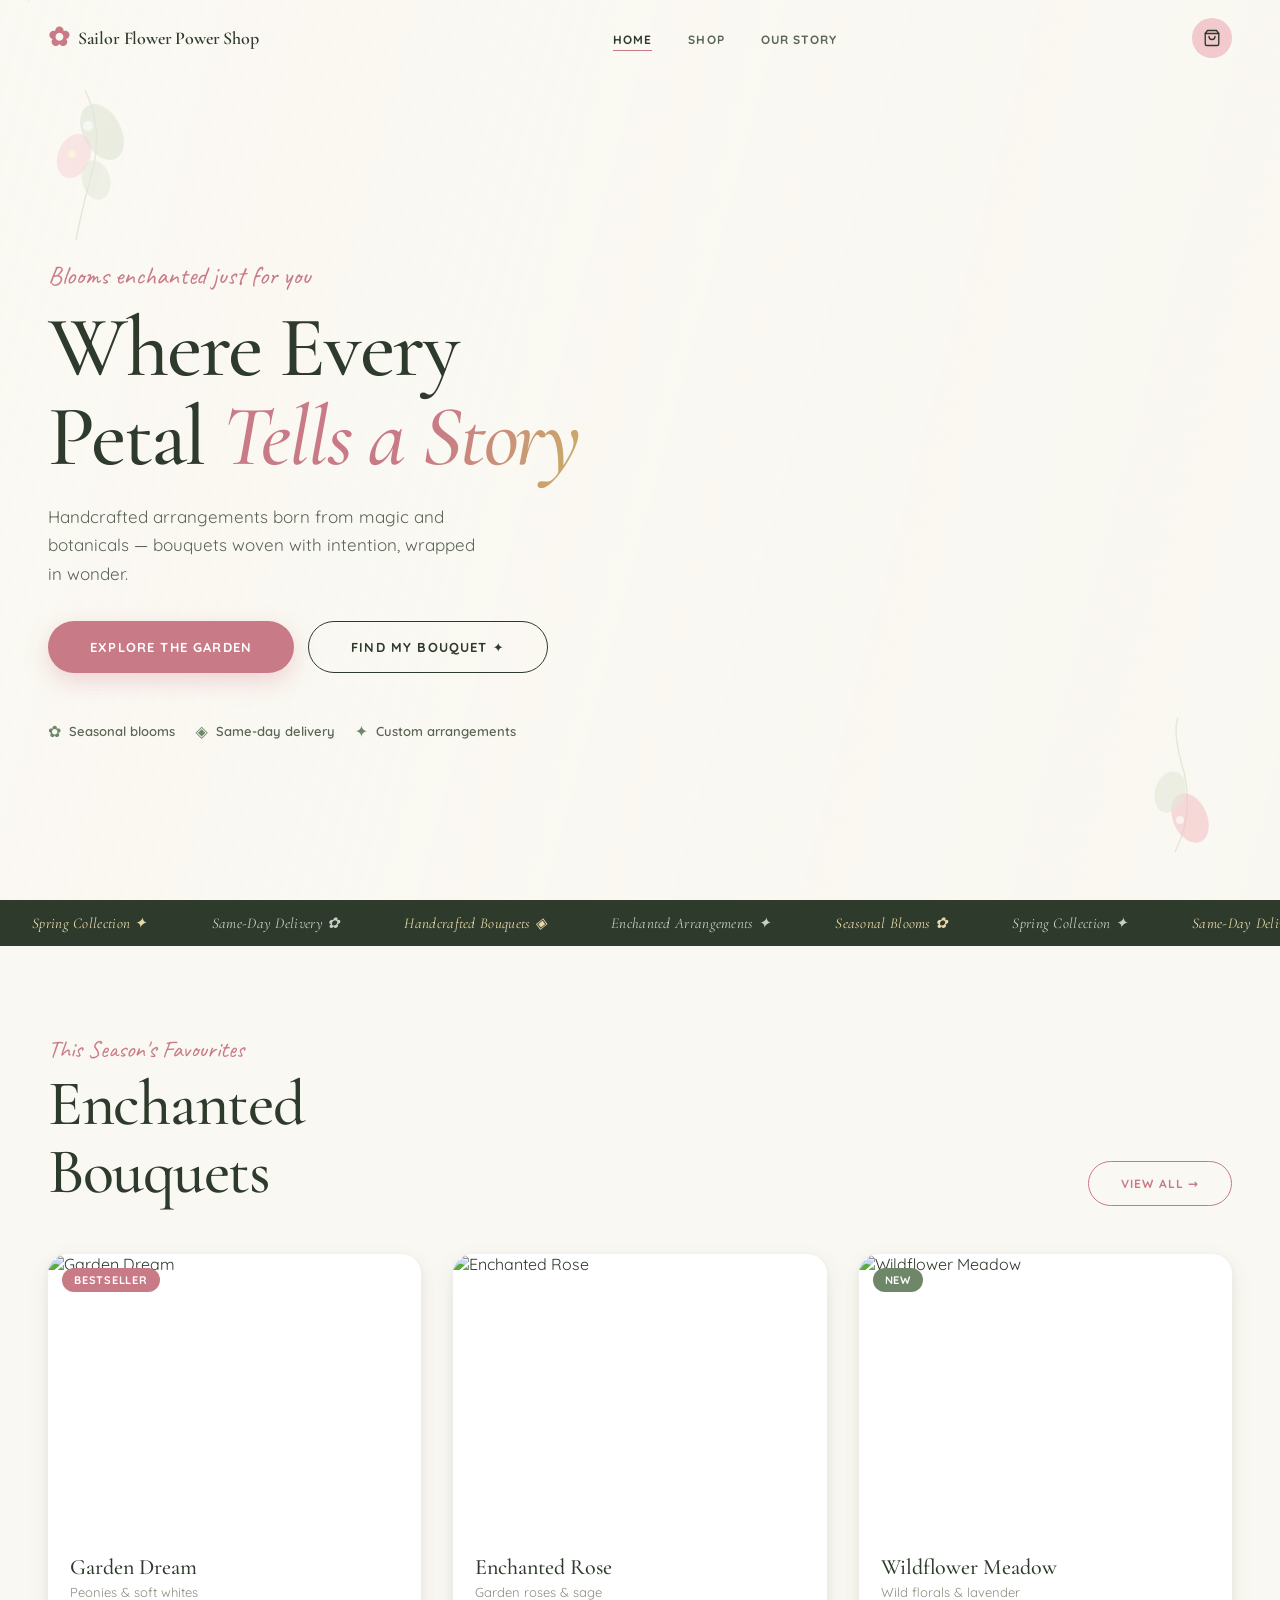
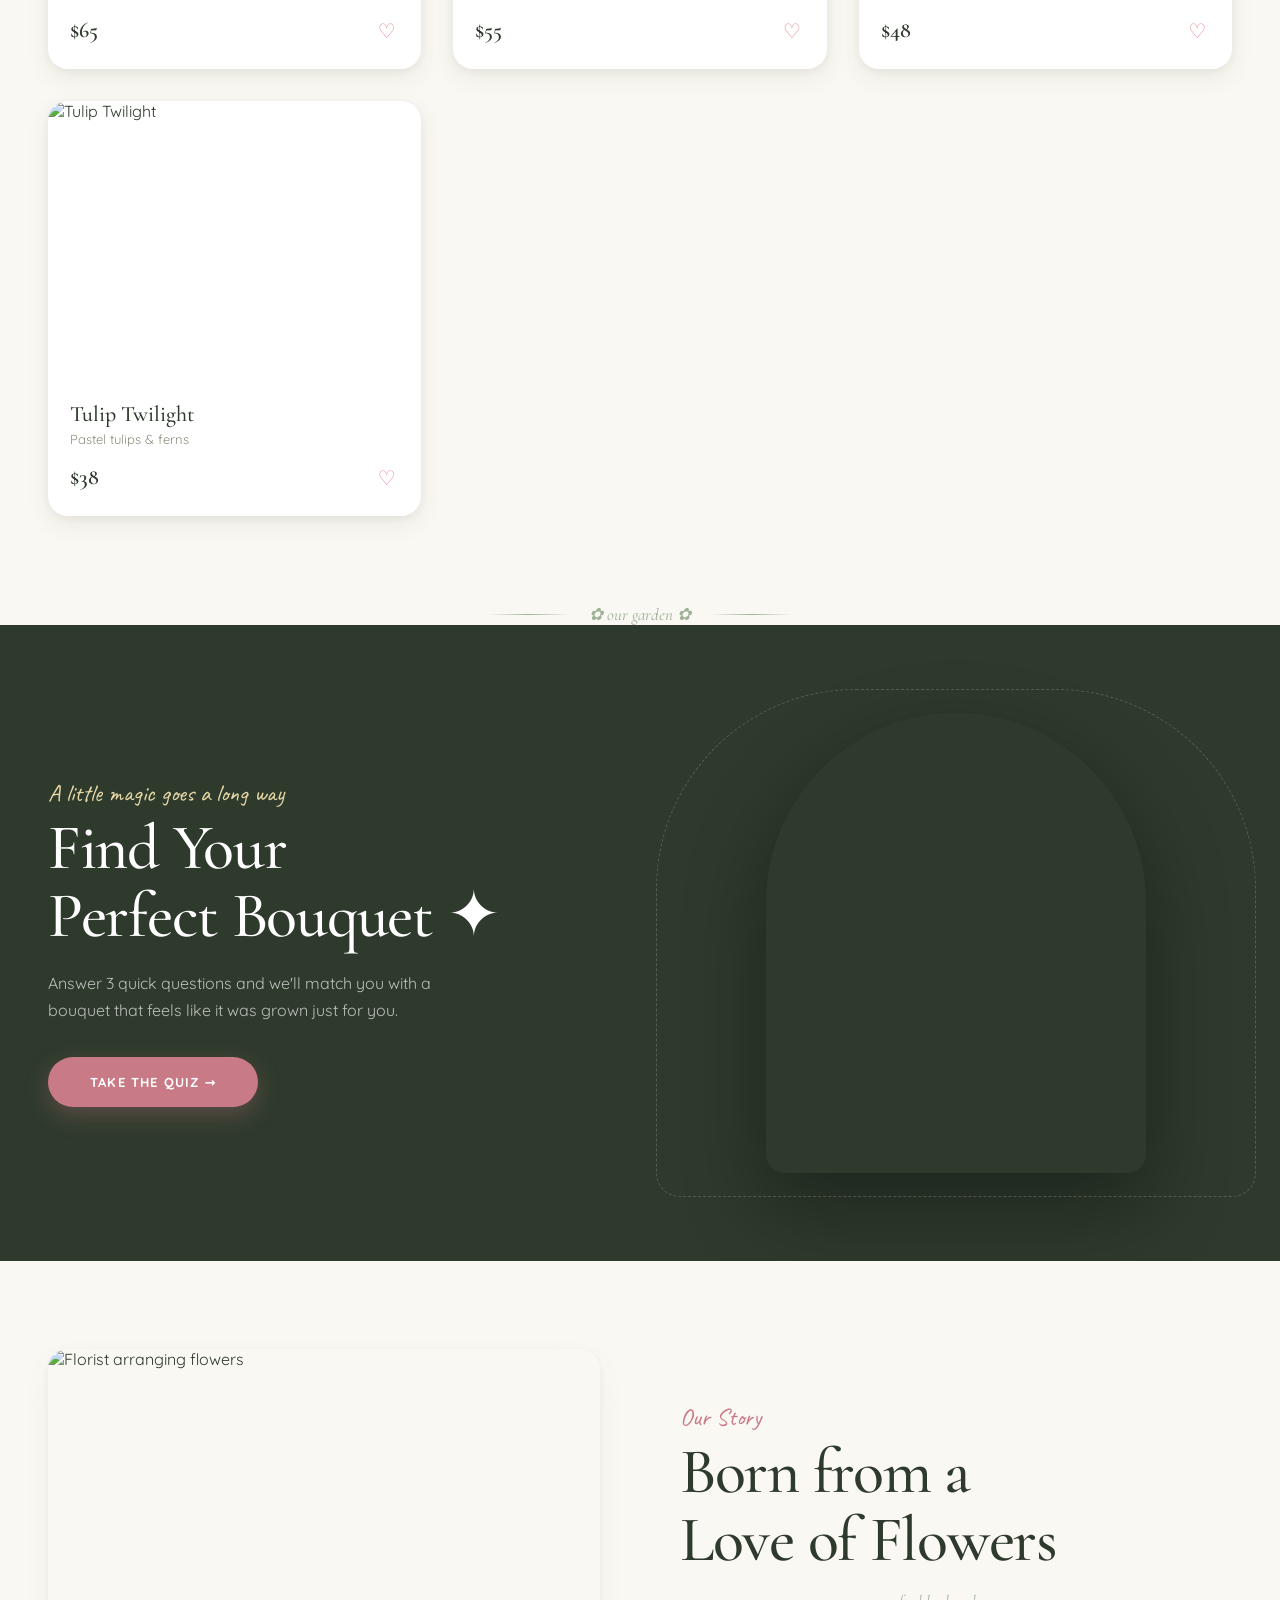
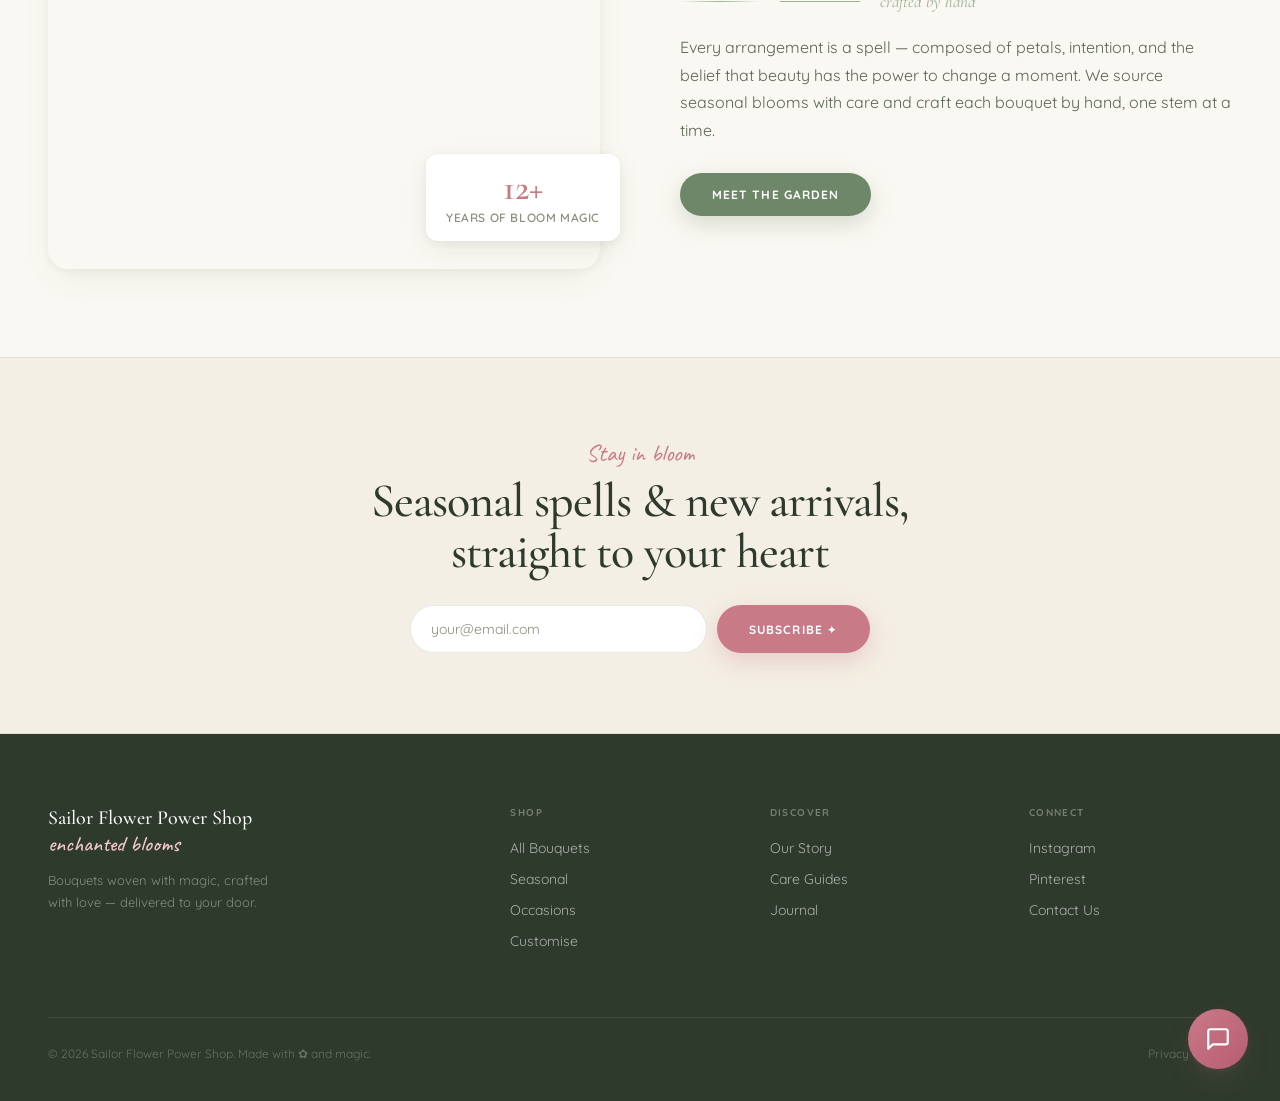
==== index.html @ c9c82c6f "Initial commit — Sailor Flower Power Shop Plain HTML/CSS/JS flower shop website with Enchanted Garde" ====
<!DOCTYPE html>
<html lang="en">
<head>
  <meta charset="UTF-8">
  <meta name="viewport" content="width=device-width, initial-scale=1.0">
  <title>Sailor Flower Power Shop — Blooms Enchanted Just for You</title>
  <link rel="stylesheet" href="css/style.css">
</head>
<body class="page">

  <!-- ── Navigation ── -->
  <nav class="nav" id="nav">
    <a href="index.html" class="nav-logo">
      <span class="script">✿</span> Sailor Flower Power Shop
    </a>
    <ul class="nav-links">
      <li><a href="index.html" class="active">Home</a></li>
      <li><a href="shop.html">Shop</a></li>
      <li><a href="about.html">Our Story</a></li>
    </ul>
    <div class="nav-actions">
      <button class="nav-cart-btn" aria-label="Shopping cart">
        <svg viewBox="0 0 24 24"><path d="M6 2L3 6v14a2 2 0 002 2h14a2 2 0 002-2V6l-3-4z"/><line x1="3" y1="6" x2="21" y2="6"/><path d="M16 10a4 4 0 01-8 0"/></svg>
      </button>
    </div>
  </nav>

  <!-- ── Hero ── -->
  <section class="hero" id="hero">
    <div class="hero-bg">
      <img
        src="https://images.unsplash.com/photo-1561181286-d3fee7d55364?w=1600&q=85"
        alt="Pink peonies hero"
        class="hero-img"
        id="hero-img">
      <div class="hero-overlay"></div>
    </div>

    <!-- petal rain layer -->
    <div class="hero-petal-rain" id="petal-rain"></div>
    <!-- sparkle layer -->
    <div class="hero-sparkle-layer" id="sparkle-layer"></div>

    <!-- botanical corner decor -->
    <svg class="hero-corner hero-corner-tl" width="130" height="170" viewBox="0 0 130 170" fill="none" aria-hidden="true">
      <path d="M65 10 Q82 45 74 85 Q62 128 56 160" stroke="#D9E0CE" stroke-width="1.4" fill="none"/>
      <ellipse cx="82" cy="52" rx="19" ry="30" fill="#D9E0CE" opacity=".7" transform="rotate(-28 82 52)"/>
      <ellipse cx="54" cy="76" rx="16" ry="23" fill="#F2C9CD" opacity=".6" transform="rotate(22 54 76)"/>
      <ellipse cx="76" cy="100" rx="14" ry="20" fill="#D9E0CE" opacity=".55" transform="rotate(-14 76 100)"/>
      <circle cx="68" cy="46" r="5" fill="#fff" opacity=".65"/>
      <circle cx="52" cy="74" r="3.5" fill="#FFF8C8" opacity=".8"/>
    </svg>
    <svg class="hero-corner hero-corner-br" width="110" height="150" viewBox="0 0 110 150" fill="none" aria-hidden="true">
      <path d="M45 8 Q64 46 54 88 Q42 128 48 142" stroke="#D9E0CE" stroke-width="1.4" fill="none"/>
      <ellipse cx="60" cy="42" rx="17" ry="26" fill="#F2A6B0" opacity=".55" transform="rotate(24 60 42)"/>
      <ellipse cx="40" cy="68" rx="15" ry="21" fill="#D9E0CE" opacity=".6" transform="rotate(-18 40 68)"/>
      <circle cx="50" cy="40" r="4" fill="#fff" opacity=".65"/>
    </svg>

    <div class="hero-content">
      <p class="hero-script">Blooms enchanted just for you</p>
      <h1 class="hero-title">
        Where Every<br>Petal <em>Tells a Story</em>
      </h1>
      <p class="hero-desc">
        Handcrafted arrangements born from magic and botanicals — bouquets woven with intention, wrapped in wonder.
      </p>
      <div class="hero-actions">
        <a href="shop.html" class="btn btn-primary btn-lg">Explore the Garden</a>
        <button class="btn btn-ghost btn-lg" onclick="openQuiz()">Find My Bouquet ✦</button>
      </div>
      <div class="hero-badges">
        <div class="hero-badge">
          <span class="hero-badge-icon">✿</span>
          <span>Seasonal blooms</span>
        </div>
        <div class="hero-badge">
          <span class="hero-badge-icon">◈</span>
          <span>Same-day delivery</span>
        </div>
        <div class="hero-badge">
          <span class="hero-badge-icon">✦</span>
          <span>Custom arrangements</span>
        </div>
      </div>
    </div>
  </section>

  <!-- ── Marquee ── -->
  <div class="marquee-wrap" aria-hidden="true">
    <div class="marquee-track">
      <span>Spring Collection ✦</span>
      <span>Same-Day Delivery ✿</span>
      <span>Handcrafted Bouquets ◈</span>
      <span>Enchanted Arrangements ✦</span>
      <span>Seasonal Blooms ✿</span>
      <span>Spring Collection ✦</span>
      <span>Same-Day Delivery ✿</span>
      <span>Handcrafted Bouquets ◈</span>
      <span>Enchanted Arrangements ✦</span>
      <span>Seasonal Blooms ✿</span>
    </div>
  </div>

  <!-- ── Featured Bouquets ── -->
  <section class="section">
    <div class="featured-header">
      <div>
        <p class="section-sub">This Season's Favourites</p>
        <h2 class="section-title">Enchanted<br>Bouquets</h2>
      </div>
      <a href="shop.html" class="btn btn-ghost-rose">View all →</a>
    </div>
    <div class="product-grid">
      <a href="bouquet.html" class="product-card">
        <div class="product-img-wrap">
          <img src="https://images.unsplash.com/photo-1561181286-d3fee7d55364?w=600&q=80" alt="Garden Dream" loading="lazy">
          <div class="product-overlay">
            <span class="btn btn-primary btn-sm">Quick View</span>
          </div>
          <div class="product-badge">Bestseller</div>
        </div>
        <div class="product-info">
          <h3 class="product-name">Garden Dream</h3>
          <p class="product-sub">Peonies & soft whites</p>
          <div class="product-footer">
            <span class="product-price">$65</span>
            <button class="product-heart" aria-label="Add to wishlist">♡</button>
          </div>
        </div>
      </a>

      <a href="bouquet.html" class="product-card">
        <div class="product-img-wrap">
          <img src="https://images.unsplash.com/photo-1453904300235-0f2f60b15b5d?w=600&q=80" alt="Enchanted Rose" loading="lazy">
          <div class="product-overlay">
            <span class="btn btn-primary btn-sm">Quick View</span>
          </div>
        </div>
        <div class="product-info">
          <h3 class="product-name">Enchanted Rose</h3>
          <p class="product-sub">Garden roses & sage</p>
          <div class="product-footer">
            <span class="product-price">$55</span>
            <button class="product-heart" aria-label="Add to wishlist">♡</button>
          </div>
        </div>
      </a>

      <a href="bouquet.html" class="product-card">
        <div class="product-img-wrap">
          <img src="https://images.unsplash.com/photo-1502977249166-824b3a8a4d6d?w=600&q=80" alt="Wildflower Meadow" loading="lazy">
          <div class="product-overlay">
            <span class="btn btn-primary btn-sm">Quick View</span>
          </div>
          <div class="product-badge new">New</div>
        </div>
        <div class="product-info">
          <h3 class="product-name">Wildflower Meadow</h3>
          <p class="product-sub">Wild florals & lavender</p>
          <div class="product-footer">
            <span class="product-price">$48</span>
            <button class="product-heart" aria-label="Add to wishlist">♡</button>
          </div>
        </div>
      </a>

      <a href="bouquet.html" class="product-card">
        <div class="product-img-wrap">
          <img src="https://images.unsplash.com/photo-1490750967868-88aa4486c946?w=600&q=80" alt="Tulip Twilight" loading="lazy">
          <div class="product-overlay">
            <span class="btn btn-primary btn-sm">Quick View</span>
          </div>
        </div>
        <div class="product-info">
          <h3 class="product-name">Tulip Twilight</h3>
          <p class="product-sub">Pastel tulips & ferns</p>
          <div class="product-footer">
            <span class="product-price">$38</span>
            <button class="product-heart" aria-label="Add to wishlist">♡</button>
          </div>
        </div>
      </a>
    </div>
  </section>

  <!-- ── Lace divider ── -->
  <div style="max-width:1320px; margin: 0 auto; padding: 0 48px;">
    <div class="lace-divider">✿ our garden ✿</div>
  </div>

  <!-- ── Quiz Banner ── -->
  <section class="quiz-section">
    <div class="quiz-inner">
      <div class="quiz-content">
        <p class="section-sub">A little magic goes a long way</p>
        <h2 class="section-title">Find Your<br>Perfect Bouquet ✦</h2>
        <p class="quiz-desc">
          Answer 3 quick questions and we'll match you with a bouquet that feels like it was grown just for you.
        </p>
        <button class="btn btn-primary btn-lg" onclick="openQuiz()">Take the Quiz →</button>
      </div>
      <div class="quiz-img-wrap">
        <img
          src="https://images.unsplash.com/photo-1520763185298-1b434c919102?w=600&q=80"
          alt="Pink roses bouquet"
          class="quiz-img">
        <div class="quiz-sparkle-ring"></div>
      </div>
    </div>
  </section>

  <!-- ── About Snippet ── -->
  <section class="section">
    <div class="about-snippet-inner">
      <div class="about-snippet-img-wrap">
        <img
          src="https://images.unsplash.com/photo-1444065381814-865dc9da92c0?w=800&q=80"
          alt="Florist arranging flowers"
          class="about-snippet-img">
        <div class="about-snippet-badge">
          <span class="about-snippet-badge-num">12+</span>
          <span class="about-snippet-badge-label">years of bloom magic</span>
        </div>
      </div>
      <div class="about-snippet-text">
        <p class="section-sub">Our Story</p>
        <h2 class="section-title">Born from a<br>Love of Flowers</h2>
        <div class="lace-divider" style="justify-content:flex-start; margin:18px 0 22px;">
          <svg width="80" height="1" viewBox="0 0 80 1"><line x1="0" y1=".5" x2="80" y2=".5" stroke="#9EB199" stroke-width="1"/></svg>
          <span style="font-family:var(--font-display); font-style:italic; color:var(--sage); font-size:17px;">crafted by hand</span>
        </div>
        <p class="section-body" style="margin-bottom:28px;">
          Every arrangement is a spell — composed of petals, intention, and the belief that beauty has the power to change a moment. We source seasonal blooms with care and craft each bouquet by hand, one stem at a time.
        </p>
        <a href="about.html" class="btn btn-sage">Meet the garden</a>
      </div>
    </div>
  </section>

  <!-- ── Newsletter ── -->
  <section class="newsletter-section">
    <div class="newsletter-inner">
      <p class="section-sub">Stay in bloom</p>
      <h2 class="section-title">
        Seasonal spells &amp; new arrivals,<br>straight to your heart
      </h2>
      <form class="newsletter-form" id="newsletter-form" onsubmit="handleNewsletter(event)">
        <input type="email" placeholder="your@email.com" class="newsletter-input" required aria-label="Email address">
        <button type="submit" class="btn btn-primary">Subscribe ✦</button>
      </form>
    </div>
  </section>

  <!-- ── Footer ── -->
  <footer class="footer">
    <div class="footer-inner">
      <div>
        <div class="footer-logo">
          Sailor Flower Power Shop
          <span class="footer-script">enchanted blooms</span>
        </div>
        <p class="footer-tagline">Bouquets woven with magic, crafted with love — delivered to your door.</p>
      </div>
      <div class="footer-col">
        <h4>Shop</h4>
        <ul>
          <li><a href="shop.html">All Bouquets</a></li>
          <li><a href="shop.html">Seasonal</a></li>
          <li><a href="shop.html">Occasions</a></li>
          <li><a href="bouquet.html">Customise</a></li>
        </ul>
      </div>
      <div class="footer-col">
        <h4>Discover</h4>
        <ul>
          <li><a href="about.html">Our Story</a></li>
          <li><a href="#">Care Guides</a></li>
          <li><a href="#">Journal</a></li>
        </ul>
      </div>
      <div class="footer-col">
        <h4>Connect</h4>
        <ul>
          <li><a href="#">Instagram</a></li>
          <li><a href="#">Pinterest</a></li>
          <li><a href="#">Contact Us</a></li>
        </ul>
      </div>
    </div>
    <div class="footer-bottom">
      <span>© 2026 Sailor Flower Power Shop. Made with ✿ and magic.</span>
      <span>Privacy · Terms</span>
    </div>
  </footer>

  <!-- ── Chat Widget ── -->
  <div class="chat-widget" id="chat-widget">
    <div class="chat-panel" id="chat-panel">
      <div class="chat-header">
        <div class="chat-avatar">✿</div>
        <div class="chat-header-info">
          <h4>Bloom Guide</h4>
          <p>Here to help ✦</p>
        </div>
      </div>
      <div class="chat-messages" id="chat-messages">
        <div class="chat-bubble bot">
          Hello! I'm your Bloom Guide 🌸 I can help you find the perfect bouquet, answer care questions, or guide you through our seasonal collections. What can I do for you today?
        </div>
      </div>
      <div class="chat-input-row">
        <input type="text" class="chat-input" id="chat-input" placeholder="Ask about flowers…" aria-label="Message">
        <button class="chat-send" id="chat-send" aria-label="Send">
          <svg viewBox="0 0 24 24"><path d="M22 2L11 13M22 2L15 22l-4-9-9-4 20-7z"/></svg>
        </button>
      </div>
    </div>
    <button class="chat-toggle" id="chat-toggle" aria-label="Open chat">
      <svg viewBox="0 0 24 24"><path d="M21 15a2 2 0 01-2 2H7l-4 4V5a2 2 0 012-2h14a2 2 0 012 2z"/></svg>
    </button>
  </div>

  <!-- ── Quiz Modal ── -->
  <div class="quiz-modal" id="quiz-modal" role="dialog" aria-modal="true" aria-label="Find your bouquet quiz">
    <div class="quiz-backdrop" id="quiz-backdrop"></div>
    <div class="quiz-box" id="quiz-box">
      <button class="quiz-close" id="quiz-close" aria-label="Close quiz">×</button>
      <div id="quiz-content">
        <!-- Injected by JS -->
      </div>
    </div>
  </div>

  <script src="js/main.js"></script>
</body>
</html>
---- css/style.css ----
/* ============================================================
   Sailor Flower Power Shop — Enchanted Garden Direction
   Fonts: Cormorant Garamond · Quicksand · Caveat
   ============================================================ */

@import url('https://fonts.googleapis.com/css2?family=Cormorant+Garamond:ital,wght@0,400;0,500;0,600;0,700;1,400;1,500&family=Quicksand:wght@400;500;600;700&family=Caveat:wght@500;600;700&display=swap');

/* ── Tokens ── */
:root {
  --ivory:       #FAF8F2;
  --cream:       #F4EFE4;
  --cream-2:     #EBE5D5;
  --sage:        #9EB199;
  --sage-deep:   #6E8769;
  --sage-mist:   #D9E0CE;
  --blush:       #F2C9CD;
  --blush-deep:  #E58A93;
  --rose:        #C97A87;
  --rose-deep:   #A85A68;
  --gold:        #C9A86A;
  --gold-soft:   #E8D8A8;
  --ink:         #2E3A2C;
  --ink-soft:    #5A6555;
  --muted:       #8A8F7E;
  --pearl:       #F5EFE6;
  --sparkle-col: #FFF8C8;
  --line:        rgba(46,58,44,0.10);

  --font-display: "Cormorant Garamond", Georgia, serif;
  --font-body:    "Quicksand", system-ui, sans-serif;
  --font-script:  "Caveat", cursive;

  --shadow-soft: 0 12px 32px -8px rgba(94,122,82,0.12), 0 2px 8px rgba(94,122,82,0.06);
  --shadow-card: 0 2px 8px rgba(46,58,44,0.06), 0 8px 24px rgba(46,58,44,0.08);
  --shadow-hover: 0 16px 48px -8px rgba(94,122,82,0.18), 0 4px 16px rgba(94,122,82,0.1);
  --shadow-pink: 0 12px 32px -8px rgba(201,122,135,0.22), 0 2px 8px rgba(201,122,135,0.1);

  --radius:     20px;
  --radius-sm:  12px;
  --radius-pill:999px;
}

/* ── Reset ── */
*, *::before, *::after { box-sizing: border-box; margin: 0; padding: 0; }
html { scroll-behavior: smooth; }
body {
  font-family: var(--font-body);
  background: var(--ivory);
  color: var(--ink);
  -webkit-font-smoothing: antialiased;
  overflow-x: hidden;
}
img { display: block; max-width: 100%; object-fit: cover; }
a  { color: inherit; text-decoration: none; }
button { font-family: inherit; cursor: pointer; border: none; background: none; }
ul { list-style: none; }

/* ── Keyframes ── */
@keyframes twinkle {
  0%,100% { opacity: 0;   transform: scale(.4) rotate(0deg); }
  50%      { opacity: 1;   transform: scale(1)  rotate(30deg); }
}
@keyframes drift {
  0%   { transform: translateY(-30px) rotate(0deg) translateX(0);   opacity: 0; }
  8%   { opacity: .85; }
  90%  { opacity: .8; }
  100% { transform: translateY(110vh) rotate(var(--dr,360deg)) translateX(var(--dx,30px)); opacity: 0; }
}
@keyframes sway {
  0%,100% { transform: translateX(0)   rotate(var(--rot, 0deg)); }
  50%      { transform: translateX(18px) rotate(calc(var(--rot,0deg) + 14deg)); }
}
@keyframes float-soft {
  0%,100% { transform: translateY(0); }
  50%      { transform: translateY(-9px); }
}
@keyframes shimmer-text {
  0%   { background-position: -200% 0; }
  100% { background-position:  200% 0; }
}
@keyframes bloom-in {
  0%   { transform: scale(.55) rotate(-8deg); opacity: 0; }
  60%  { transform: scale(1.04) rotate(1deg); opacity: 1; }
  100% { transform: scale(1)  rotate(0);    opacity: 1; }
}
@keyframes fade-up {
  from { opacity: 0; transform: translateY(22px); }
  to   { opacity: 1; transform: translateY(0); }
}
@keyframes page-in {
  from { opacity: 0; transform: translateY(10px); }
  to   { opacity: 1; transform: translateY(0); }
}
@keyframes pulse-glow {
  0%,100% { box-shadow: 0 0 20px rgba(201,122,135,.4), 0 0 40px rgba(201,122,135,.15); }
  50%      { box-shadow: 0 0 36px rgba(201,122,135,.6), 0 0 60px rgba(201,122,135,.25); }
}
@keyframes marquee {
  from { transform: translateX(0); }
  to   { transform: translateX(-50%); }
}
@keyframes spin-slow {
  to { transform: rotate(360deg); }
}

/* ── Page entry ── */
.page { animation: page-in .45s ease-out both; }

/* ── Nav ── */
.nav {
  position: fixed;
  top: 0; left: 0; right: 0;
  z-index: 100;
  padding: 18px 48px;
  display: flex;
  align-items: center;
  justify-content: space-between;
  transition: background .3s, box-shadow .3s;
}
.nav.scrolled {
  background: rgba(250,248,242,.9);
  backdrop-filter: blur(16px);
  -webkit-backdrop-filter: blur(16px);
  box-shadow: 0 1px 0 var(--line);
}
.nav-logo {
  font-family: var(--font-display);
  font-size: 18px;
  font-weight: 600;
  letter-spacing: -.01em;
  display: flex;
  align-items: center;
  gap: 8px;
}
.nav-logo .script {
  font-family: var(--font-script);
  font-size: 26px;
  color: var(--rose);
  line-height: 1;
}
.nav-links {
  display: flex;
  gap: 36px;
}
.nav-links a {
  font-size: 12px;
  font-weight: 700;
  letter-spacing: .09em;
  text-transform: uppercase;
  color: var(--ink-soft);
  transition: color .2s;
  position: relative;
  padding-bottom: 2px;
}
.nav-links a::after {
  content: '';
  position: absolute;
  bottom: -2px; left: 0;
  width: 0; height: 1.5px;
  background: var(--rose);
  transition: width .25s ease;
}
.nav-links a:hover,
.nav-links a.active { color: var(--ink); }
.nav-links a:hover::after,
.nav-links a.active::after { width: 100%; }
.nav-actions { display: flex; align-items: center; gap: 10px; }
.nav-icon-btn {
  width: 40px; height: 40px;
  border-radius: 50%;
  display: flex; align-items: center; justify-content: center;
  background: transparent;
  transition: background .2s;
}
.nav-icon-btn:hover { background: var(--cream); }
.nav-icon-btn svg {
  width: 20px; height: 20px;
  fill: none; stroke: var(--ink); stroke-width: 1.7; stroke-linecap: round; stroke-linejoin: round;
}
.nav-cart-btn {
  width: 40px; height: 40px;
  border-radius: 50%;
  background: var(--blush);
  display: flex; align-items: center; justify-content: center;
  transition: background .2s, transform .2s;
}
.nav-cart-btn:hover { background: var(--blush-deep); transform: scale(1.06); }
.nav-cart-btn svg {
  width: 18px; height: 18px;
  fill: none; stroke: var(--ink); stroke-width: 1.8; stroke-linecap: round; stroke-linejoin: round;
}

/* ── Buttons ── */
.btn {
  display: inline-flex;
  align-items: center;
  gap: 8px;
  padding: 14px 32px;
  border-radius: var(--radius-pill);
  font-family: var(--font-body);
  font-size: 12px;
  font-weight: 700;
  letter-spacing: .09em;
  text-transform: uppercase;
  transition: all .28s cubic-bezier(.2,.8,.3,1);
  cursor: pointer;
  border: none;
  white-space: nowrap;
}
.btn-primary {
  background: var(--rose);
  color: #fff;
  box-shadow: 0 8px 24px rgba(201,122,135,.3);
}
.btn-primary:hover {
  background: var(--rose-deep);
  transform: translateY(-2px);
  box-shadow: 0 12px 32px rgba(201,122,135,.42);
}
.btn-sage {
  background: var(--sage-deep);
  color: #fff;
  box-shadow: 0 8px 22px rgba(110,135,105,.25);
}
.btn-sage:hover { background: #59715a; transform: translateY(-2px); }
.btn-ghost {
  background: transparent;
  border: 1.5px solid var(--ink);
  color: var(--ink);
}
.btn-ghost:hover { background: var(--ink); color: #fff; transform: translateY(-2px); }
.btn-ghost-sage {
  background: transparent;
  border: 1.5px solid var(--sage-deep);
  color: var(--sage-deep);
}
.btn-ghost-sage:hover { background: var(--sage-deep); color: #fff; transform: translateY(-2px); }
.btn-ghost-rose {
  background: transparent;
  border: 1.5px solid var(--rose);
  color: var(--rose);
}
.btn-ghost-rose:hover { background: var(--rose); color: #fff; transform: translateY(-2px); }
.btn-sm { padding: 10px 22px; font-size: 11px; }
.btn-lg { padding: 17px 42px; font-size: 13px; }

/* ── Lace divider ── */
.lace-divider {
  display: flex;
  align-items: center;
  justify-content: center;
  gap: 20px;
  color: var(--sage);
  font-family: var(--font-display);
  font-style: italic;
  font-size: 17px;
}
.lace-divider::before,
.lace-divider::after {
  content: '';
  flex: 0 0 80px;
  height: 1px;
  background: linear-gradient(90deg, transparent, currentColor, transparent);
}

/* ── Glass ── */
.glass {
  background: rgba(255,255,255,.55);
  backdrop-filter: blur(14px) saturate(140%);
  -webkit-backdrop-filter: blur(14px) saturate(140%);
  border: 1px solid rgba(255,255,255,.65);
}

/* ── Section ── */
.section {
  padding: 88px 48px;
  max-width: 1320px;
  margin: 0 auto;
}
.section-sub {
  font-family: var(--font-script);
  font-size: 24px;
  color: var(--rose);
  margin-bottom: 6px;
}
.section-title {
  font-family: var(--font-display);
  font-size: clamp(38px, 5vw, 64px);
  font-weight: 500;
  letter-spacing: -.02em;
  line-height: 1.06;
}
.section-body {
  font-size: 16px;
  line-height: 1.72;
  color: var(--ink-soft);
}

/* ────────────────────────────────────────────
   HERO
   ──────────────────────────────────────────── */
.hero {
  position: relative;
  min-height: 100vh;
  display: flex;
  align-items: center;
  overflow: hidden;
}
.hero-bg {
  position: absolute;
  inset: 0;
  z-index: 0;
}
.hero-img {
  width: 100%; height: 100%;
  object-fit: cover;
  object-position: center 40%;
  transform: scale(1.04);
  transition: transform 8s ease-out;
}
.hero-img.loaded { transform: scale(1); }
.hero-overlay {
  position: absolute;
  inset: 0;
  background: linear-gradient(
    105deg,
    rgba(250,248,242,.92) 0%,
    rgba(250,248,242,.80) 40%,
    rgba(250,248,242,.35) 70%,
    rgba(250,248,242,.10) 100%
  );
}
.hero-petal-rain {
  position: absolute; inset: 0;
  pointer-events: none; z-index: 1;
  overflow: hidden;
}
.hero-sparkle-layer {
  position: absolute; inset: 0;
  pointer-events: none; z-index: 2;
}
/* botanical corner SVG decor */
.hero-corner {
  position: absolute;
  pointer-events: none;
  z-index: 2;
  opacity: .7;
}
.hero-corner-tl { top: 80px; left: 20px; }
.hero-corner-br { bottom: 40px; right: 40px; transform: scaleX(-1) rotate(180deg); }
.hero-content {
  position: relative;
  z-index: 5;
  padding: 0 48px;
  max-width: 660px;
  padding-top: 100px;
}
.hero-script {
  font-family: var(--font-script);
  font-size: 26px;
  color: var(--rose);
  margin-bottom: 12px;
  animation: fade-up .6s .1s ease-out both;
}
.hero-title {
  font-family: var(--font-display);
  font-size: clamp(48px, 7vw, 86px);
  font-weight: 500;
  letter-spacing: -.025em;
  line-height: 1.04;
  margin-bottom: 20px;
  animation: fade-up .6s .2s ease-out both;
}
.hero-title em {
  font-style: italic;
  background: linear-gradient(110deg, var(--rose) 30%, var(--gold) 50%, var(--rose) 70%);
  background-size: 200% auto;
  -webkit-background-clip: text;
  background-clip: text;
  -webkit-text-fill-color: transparent;
  animation: shimmer-text 5s linear infinite;
}
.hero-desc {
  font-size: 17px;
  line-height: 1.7;
  color: var(--ink-soft);
  max-width: 440px;
  margin-bottom: 32px;
  animation: fade-up .6s .3s ease-out both;
}
.hero-actions {
  display: flex;
  gap: 14px;
  flex-wrap: wrap;
  margin-bottom: 48px;
  animation: fade-up .6s .4s ease-out both;
}
.hero-badges {
  display: flex;
  gap: 20px;
  flex-wrap: wrap;
  animation: fade-up .6s .5s ease-out both;
}
.hero-badge {
  display: flex;
  align-items: center;
  gap: 8px;
  font-size: 13px;
  color: var(--ink-soft);
  font-weight: 600;
}
.hero-badge-icon { color: var(--sage-deep); font-size: 16px; }

/* ── Marquee ── */
.marquee-wrap {
  background: var(--ink);
  overflow: hidden;
  padding: 14px 0;
}
.marquee-track {
  display: flex;
  gap: 0;
  white-space: nowrap;
  animation: marquee 24s linear infinite;
  width: max-content;
}
.marquee-track span {
  font-family: var(--font-display);
  font-style: italic;
  font-size: 15px;
  color: rgba(255,255,255,.75);
  padding: 0 32px;
  letter-spacing: .02em;
}
.marquee-track span:nth-child(odd) { color: var(--gold-soft); }

/* ────────────────────────────────────────────
   PRODUCT GRID & CARDS
   ──────────────────────────────────────────── */
.featured-header {
  display: flex;
  justify-content: space-between;
  align-items: flex-end;
  margin-bottom: 48px;
}
.product-grid {
  display: grid;
  grid-template-columns: repeat(auto-fill, minmax(280px, 1fr));
  gap: 32px;
}
.product-card {
  display: block;
  border-radius: var(--radius);
  overflow: hidden;
  background: #fff;
  box-shadow: var(--shadow-card);
  transition: transform .3s cubic-bezier(.2,.8,.3,1), box-shadow .3s;
  text-decoration: none;
  color: inherit;
}
.product-card:hover {
  transform: translateY(-6px);
  box-shadow: var(--shadow-hover);
}
.product-img-wrap {
  position: relative;
  overflow: hidden;
  height: 280px;
}
.product-img-wrap img {
  width: 100%; height: 100%;
  object-fit: cover;
  transition: transform .5s ease;
}
.product-card:hover .product-img-wrap img { transform: scale(1.06); }
.product-overlay {
  position: absolute;
  inset: 0;
  background: rgba(46,58,44,.25);
  display: flex;
  align-items: center;
  justify-content: center;
  opacity: 0;
  transition: opacity .28s;
}
.product-card:hover .product-overlay { opacity: 1; }
.product-badge {
  position: absolute;
  top: 14px; left: 14px;
  background: var(--rose);
  color: #fff;
  font-size: 11px;
  font-weight: 700;
  letter-spacing: .07em;
  text-transform: uppercase;
  padding: 5px 12px;
  border-radius: var(--radius-pill);
}
.product-badge.new { background: var(--sage-deep); }
.product-info {
  padding: 20px 22px 22px;
}
.product-name {
  font-family: var(--font-display);
  font-size: 22px;
  font-weight: 500;
  margin-bottom: 4px;
}
.product-sub {
  font-size: 13px;
  color: var(--muted);
  margin-bottom: 14px;
}
.product-footer {
  display: flex;
  align-items: center;
  justify-content: space-between;
}
.product-price {
  font-family: var(--font-display);
  font-size: 22px;
  font-weight: 600;
  color: var(--ink);
}
.product-heart {
  font-size: 20px;
  color: var(--blush-deep);
  background: none;
  border: none;
  cursor: pointer;
  transition: transform .2s, color .2s;
  padding: 4px;
}
.product-heart:hover { transform: scale(1.2); color: var(--rose); }
.product-heart.active { color: var(--rose); }

/* ── Filter bar (shop page) ── */
.filter-bar {
  display: flex;
  gap: 10px;
  flex-wrap: wrap;
  margin-bottom: 40px;
}
.filter-chip {
  padding: 9px 20px;
  border-radius: var(--radius-pill);
  font-size: 12px;
  font-weight: 700;
  letter-spacing: .07em;
  text-transform: uppercase;
  border: 1.5px solid var(--line);
  background: #fff;
  color: var(--ink-soft);
  cursor: pointer;
  transition: all .2s;
}
.filter-chip:hover,
.filter-chip.active {
  background: var(--ink);
  color: #fff;
  border-color: var(--ink);
}
.filter-chip.rose-active {
  background: var(--rose);
  color: #fff;
  border-color: var(--rose);
}

/* ────────────────────────────────────────────
   QUIZ SECTION (homepage)
   ──────────────────────────────────────────── */
.quiz-section {
  position: relative;
  background: var(--ink);
  overflow: hidden;
  padding: 0;
}
.quiz-inner {
  max-width: 1320px;
  margin: 0 auto;
  padding: 88px 48px;
  display: grid;
  grid-template-columns: 1fr 1fr;
  gap: 80px;
  align-items: center;
}
.quiz-content .section-sub { color: var(--gold-soft); }
.quiz-content .section-title { color: #fff; }
.quiz-desc {
  font-size: 16px;
  line-height: 1.72;
  color: rgba(255,255,255,.68);
  margin: 20px 0 32px;
  max-width: 420px;
}
.quiz-img-wrap {
  position: relative;
  display: flex;
  justify-content: center;
}
.quiz-img {
  width: 380px;
  height: 460px;
  object-fit: cover;
  border-radius: 200px 200px 20px 20px;
  box-shadow: 0 32px 80px rgba(0,0,0,.35);
  animation: float-soft 6s ease-in-out infinite;
}
.quiz-sparkle-ring {
  position: absolute;
  inset: -24px;
  border: 1px dashed rgba(255,255,255,.18);
  border-radius: 200px 200px 24px 24px;
  animation: spin-slow 30s linear infinite;
}
.quiz-bokeh {
  position: absolute; inset: 0;
  pointer-events: none;
}

/* ────────────────────────────────────────────
   QUIZ MODAL
   ──────────────────────────────────────────── */
.quiz-modal {
  position: fixed; inset: 0; z-index: 300;
  display: none;
  align-items: center; justify-content: center;
}
.quiz-modal.open { display: flex; }
.quiz-backdrop {
  position: absolute; inset: 0;
  background: rgba(46,58,44,.55);
  backdrop-filter: blur(10px);
  -webkit-backdrop-filter: blur(10px);
}
.quiz-box {
  position: relative;
  z-index: 1;
  background: var(--ivory);
  border-radius: var(--radius);
  padding: 48px;
  width: 90%;
  max-width: 520px;
  box-shadow: 0 32px 80px rgba(46,58,44,.25);
  animation: bloom-in .4s ease-out both;
}
.quiz-close {
  position: absolute; top: 18px; right: 20px;
  width: 32px; height: 32px;
  border-radius: 50%; background: var(--cream);
  font-size: 20px; color: var(--muted);
  display: flex; align-items: center; justify-content: center;
  transition: background .2s, color .2s;
  line-height: 1;
}
.quiz-close:hover { background: var(--blush); color: var(--rose); }
.quiz-step { display: none; }
.quiz-step.active { display: block; }
.quiz-step h3 {
  font-family: var(--font-display);
  font-size: 32px; font-weight: 500;
  margin-bottom: 8px;
}
.quiz-step .quiz-q-sub {
  font-size: 14px; color: var(--muted); margin-bottom: 28px;
}
.quiz-options {
  display: grid;
  grid-template-columns: 1fr 1fr;
  gap: 14px;
  margin-bottom: 28px;
}
.quiz-option {
  padding: 16px 14px;
  border-radius: var(--radius-sm);
  border: 1.5px solid var(--line);
  background: #fff;
  cursor: pointer;
  text-align: left;
  transition: all .22s;
}
.quiz-option:hover { border-color: var(--rose); background: var(--pearl); }
.quiz-option.selected { border-color: var(--rose); background: var(--blush); }
.quiz-option-icon { font-size: 22px; margin-bottom: 6px; display: block; }
.quiz-option-label { font-size: 14px; font-weight: 600; display: block; }
.quiz-option-sub { font-size: 12px; color: var(--muted); }
.quiz-progress { display: flex; gap: 6px; margin-top: 16px; }
.quiz-dot {
  width: 8px; height: 8px; border-radius: 50%;
  background: var(--sage-mist);
  transition: background .25s;
}
.quiz-dot.done { background: var(--rose); }
.quiz-result {
  text-align: center;
}
.quiz-result-img {
  width: 200px; height: 240px;
  border-radius: 100px 100px 16px 16px;
  object-fit: cover;
  margin: 0 auto 20px;
  box-shadow: var(--shadow-pink);
}
.quiz-result-name {
  font-family: var(--font-display);
  font-size: 28px; font-weight: 500;
  margin-bottom: 8px;
}
.quiz-result-desc {
  font-size: 14px; color: var(--ink-soft);
  line-height: 1.65; margin-bottom: 24px;
}

/* ────────────────────────────────────────────
   ABOUT SNIPPET (homepage)
   ──────────────────────────────────────────── */
.about-snippet-inner {
  display: grid;
  grid-template-columns: 1fr 1fr;
  gap: 80px;
  align-items: center;
}
.about-snippet-img-wrap {
  position: relative;
}
.about-snippet-img {
  width: 100%; height: 520px;
  object-fit: cover;
  border-radius: var(--radius);
  box-shadow: var(--shadow-soft);
}
.about-snippet-badge {
  position: absolute;
  bottom: 28px; right: -20px;
  background: #fff;
  border-radius: var(--radius-sm);
  padding: 16px 20px;
  box-shadow: var(--shadow-card);
  text-align: center;
  min-width: 130px;
}
.about-snippet-badge-num {
  display: block;
  font-family: var(--font-display);
  font-size: 36px; font-weight: 600;
  color: var(--rose);
  line-height: 1;
}
.about-snippet-badge-label {
  font-size: 12px; color: var(--muted);
  font-weight: 600; letter-spacing: .05em;
  text-transform: uppercase;
  margin-top: 4px;
  display: block;
}
.about-snippet-text .lace-divider {
  justify-content: flex-start;
  margin: 18px 0 22px;
}
.about-snippet-text .lace-divider::after { display: none; }
.about-snippet-text .section-body { margin-bottom: 28px; }

/* ────────────────────────────────────────────
   NEWSLETTER
   ──────────────────────────────────────────── */
.newsletter-section {
  background: var(--cream);
  border-top: 1px solid var(--line);
  border-bottom: 1px solid var(--line);
  padding: 80px 48px;
  text-align: center;
}
.newsletter-inner {
  max-width: 560px;
  margin: 0 auto;
}
.newsletter-inner .section-sub { margin-bottom: 8px; }
.newsletter-inner .section-title { margin-bottom: 28px; font-size: clamp(30px,4vw,48px); }
.newsletter-form {
  display: flex;
  gap: 10px;
  max-width: 460px;
  margin: 0 auto;
}
.newsletter-input {
  flex: 1;
  padding: 14px 20px;
  border-radius: var(--radius-pill);
  border: 1.5px solid var(--line);
  background: #fff;
  font-family: var(--font-body);
  font-size: 14px;
  color: var(--ink);
  outline: none;
  transition: border-color .2s;
}
.newsletter-input:focus { border-color: var(--rose); }
.newsletter-input::placeholder { color: var(--muted); }

/* ────────────────────────────────────────────
   FOOTER
   ──────────────────────────────────────────── */
.footer {
  background: var(--ink);
  padding: 72px 48px 40px;
}
.footer-inner {
  max-width: 1320px; margin: 0 auto;
  display: grid;
  grid-template-columns: 2fr 1fr 1fr 1fr;
  gap: 56px;
  padding-bottom: 56px;
  border-bottom: 1px solid rgba(255,255,255,.09);
}
.footer-logo {
  font-family: var(--font-display);
  font-size: 20px; font-weight: 500;
  color: #fff;
  margin-bottom: 4px;
}
.footer-script {
  font-family: var(--font-script);
  font-size: 22px;
  color: var(--blush);
  display: block;
  margin-bottom: 12px;
}
.footer-tagline {
  font-size: 13px;
  color: rgba(255,255,255,.42);
  line-height: 1.65;
  max-width: 220px;
}
.footer-col h4 {
  font-size: 10px; font-weight: 700;
  letter-spacing: .14em; text-transform: uppercase;
  color: rgba(255,255,255,.35);
  margin-bottom: 18px;
}
.footer-col li { margin-bottom: 11px; }
.footer-col a {
  font-size: 14px;
  color: rgba(255,255,255,.6);
  transition: color .2s;
}
.footer-col a:hover { color: #fff; }
.footer-bottom {
  max-width: 1320px; margin: 0 auto;
  padding-top: 28px;
  display: flex;
  justify-content: space-between;
  align-items: center;
  font-size: 12px;
  color: rgba(255,255,255,.28);
}

/* ────────────────────────────────────────────
   CHAT WIDGET
   ──────────────────────────────────────────── */
.chat-widget {
  position: fixed;
  bottom: 32px; right: 32px;
  z-index: 200;
}
.chat-toggle {
  width: 60px; height: 60px;
  border-radius: 50%;
  background: linear-gradient(135deg, var(--rose), #b85c73);
  box-shadow: var(--shadow-pink);
  display: flex; align-items: center; justify-content: center;
  cursor: pointer;
  transition: transform .25s cubic-bezier(.2,.8,.3,1);
  animation: pulse-glow 3.5s ease-in-out infinite;
  border: none;
}
.chat-toggle:hover { transform: scale(1.1); }
.chat-toggle svg {
  width: 26px; height: 26px;
  fill: none; stroke: #fff; stroke-width: 2; stroke-linecap: round; stroke-linejoin: round;
}
.chat-toggle.open { animation: none; background: var(--ink); }
.chat-panel {
  position: absolute;
  bottom: 76px; right: 0;
  width: 340px;
  border-radius: var(--radius);
  overflow: hidden;
  box-shadow: 0 24px 64px rgba(46,58,44,.18), 0 4px 16px rgba(46,58,44,.1);
  background: #fff;
  transform: scale(.9) translateY(12px);
  transform-origin: bottom right;
  opacity: 0;
  pointer-events: none;
  transition: opacity .25s ease, transform .28s cubic-bezier(.2,.8,.3,1);
}
.chat-panel.visible {
  opacity: 1;
  transform: scale(1) translateY(0);
  pointer-events: auto;
}
.chat-header {
  background: linear-gradient(135deg, var(--rose), #b85c73);
  padding: 16px 20px;
  display: flex; align-items: center; gap: 12px;
}
.chat-avatar {
  width: 38px; height: 38px;
  border-radius: 50%;
  background: rgba(255,255,255,.22);
  display: flex; align-items: center; justify-content: center;
  font-family: var(--font-script);
  font-size: 22px; color: #fff;
}
.chat-header-info h4 {
  font-family: var(--font-display);
  font-size: 16px; font-weight: 600;
  color: #fff; margin: 0 0 1px;
}
.chat-header-info p {
  font-size: 11px;
  color: rgba(255,255,255,.72);
  margin: 0;
}
.chat-messages {
  padding: 16px;
  height: 264px;
  overflow-y: auto;
  display: flex; flex-direction: column; gap: 12px;
  scroll-behavior: smooth;
}
.chat-messages::-webkit-scrollbar { width: 3px; }
.chat-messages::-webkit-scrollbar-thumb { background: var(--sage-mist); border-radius: 99px; }
.chat-bubble {
  max-width: 88%;
  padding: 10px 14px;
  border-radius: 14px;
  font-size: 14px; line-height: 1.55;
}
.chat-bubble.bot {
  align-self: flex-start;
  background: var(--cream);
  color: var(--ink);
  border-bottom-left-radius: 4px;
}
.chat-bubble.user {
  align-self: flex-end;
  background: var(--rose);
  color: #fff;
  border-bottom-right-radius: 4px;
}
.chat-input-row {
  padding: 12px 14px;
  border-top: 1px solid var(--line);
  display: flex; gap: 8px; align-items: center;
}
.chat-input {
  flex: 1;
  border: 1.5px solid var(--line);
  border-radius: var(--radius-pill);
  padding: 10px 16px;
  font-family: var(--font-body);
  font-size: 14px; color: var(--ink);
  background: var(--ivory);
  outline: none;
  transition: border-color .2s;
}
.chat-input:focus { border-color: var(--rose); }
.chat-send {
  width: 38px; height: 38px;
  border-radius: 50%;
  background: var(--rose);
  display: flex; align-items: center; justify-content: center;
  cursor: pointer; border: none;
  transition: background .2s, transform .15s;
  flex-shrink: 0;
}
.chat-send:hover { background: var(--rose-deep); transform: scale(1.06); }
.chat-send svg { width: 15px; height: 15px; fill: #fff; }

/* ────────────────────────────────────────────
   SHOP PAGE — hero strip
   ──────────────────────────────────────────── */
.page-hero {
  padding: 140px 48px 72px;
  background: var(--cream);
  border-bottom: 1px solid var(--line);
  position: relative;
  overflow: hidden;
}
.page-hero-inner {
  max-width: 1320px;
  margin: 0 auto;
  position: relative; z-index: 1;
}
.page-hero h1 { font-family: var(--font-display); font-size: clamp(42px,6vw,72px); font-weight: 500; letter-spacing: -.02em; }
.page-hero p { font-size: 16px; color: var(--ink-soft); margin-top: 10px; }

/* ────────────────────────────────────────────
   BOUQUET DETAIL PAGE
   ──────────────────────────────────────────── */
.detail-layout {
  max-width: 1320px;
  margin: 0 auto;
  padding: 120px 48px 88px;
  display: grid;
  grid-template-columns: 1fr 1fr;
  gap: 80px;
  align-items: start;
}
.detail-gallery {
  position: sticky;
  top: 100px;
}
.detail-main-img {
  width: 100%;
  height: 540px;
  object-fit: cover;
  border-radius: var(--radius);
  box-shadow: var(--shadow-soft);
  margin-bottom: 14px;
}
.detail-thumbs {
  display: flex; gap: 12px;
}
.detail-thumb {
  width: 80px; height: 80px;
  object-fit: cover;
  border-radius: var(--radius-sm);
  cursor: pointer;
  border: 2px solid transparent;
  transition: border-color .2s, transform .2s;
}
.detail-thumb:hover,
.detail-thumb.active { border-color: var(--rose); }
.detail-thumb.active { transform: scale(1.04); }
.detail-info .breadcrumb {
  font-size: 12px; color: var(--muted);
  margin-bottom: 16px;
  display: flex; gap: 8px; align-items: center;
}
.detail-info .breadcrumb a:hover { color: var(--rose); }
.detail-name {
  font-family: var(--font-display);
  font-size: 52px; font-weight: 500;
  letter-spacing: -.02em; line-height: 1.06;
  margin-bottom: 8px;
}
.detail-sub { font-family: var(--font-script); font-size: 22px; color: var(--rose); margin-bottom: 16px; }
.detail-price {
  font-family: var(--font-display);
  font-size: 36px; font-weight: 600;
  margin-bottom: 20px;
}
.detail-desc { font-size: 15px; line-height: 1.72; color: var(--ink-soft); margin-bottom: 28px; }
.detail-divider { border: none; border-top: 1px solid var(--line); margin: 24px 0; }

/* Customizer */
.customizer-title {
  font-family: var(--font-display);
  font-size: 22px; font-weight: 500;
  margin-bottom: 20px;
}
.customizer-group { margin-bottom: 24px; }
.customizer-label {
  font-size: 11px; font-weight: 700;
  letter-spacing: .1em; text-transform: uppercase;
  color: var(--muted); margin-bottom: 12px;
}
.customizer-opts { display: flex; gap: 10px; flex-wrap: wrap; }
.cust-opt {
  padding: 10px 18px;
  border-radius: var(--radius-pill);
  border: 1.5px solid var(--line);
  background: #fff;
  font-size: 13px; font-weight: 600;
  cursor: pointer;
  transition: all .2s;
  display: flex; align-items: center; gap: 6px;
}
.cust-opt:hover { border-color: var(--rose); background: var(--pearl); }
.cust-opt.active { border-color: var(--rose); background: var(--blush); color: var(--rose-deep); }
.cust-swatch {
  width: 16px; height: 16px;
  border-radius: 50%;
  border: 1.5px solid rgba(0,0,0,.1);
  flex-shrink: 0;
}
.detail-actions { display: flex; flex-direction: column; gap: 12px; margin-top: 32px; }
.detail-qty {
  display: flex; align-items: center; gap: 0;
  border: 1.5px solid var(--line);
  border-radius: var(--radius-pill);
  width: fit-content;
  overflow: hidden;
}
.detail-qty button {
  width: 40px; height: 40px;
  display: flex; align-items: center; justify-content: center;
  font-size: 20px; color: var(--ink); cursor: pointer;
  background: none; border: none;
  transition: background .15s;
}
.detail-qty button:hover { background: var(--cream); }
.detail-qty span { padding: 0 16px; font-weight: 600; font-size: 15px; min-width: 48px; text-align: center; }

/* ────────────────────────────────────────────
   ABOUT PAGE
   ──────────────────────────────────────────── */
.about-hero {
  position: relative;
  height: 500px;
  display: flex; align-items: flex-end;
  overflow: hidden;
}
.about-hero-img {
  position: absolute; inset: 0;
  width: 100%; height: 100%;
  object-fit: cover;
  object-position: center 30%;
}
.about-hero-overlay {
  position: absolute; inset: 0;
  background: linear-gradient(to top, rgba(46,58,44,.75) 0%, rgba(46,58,44,.2) 60%, transparent 100%);
}
.about-hero-text {
  position: relative; z-index: 1;
  padding: 48px 48px 56px;
  max-width: 1320px; margin: 0 auto; width: 100%;
}
.about-hero-text .section-sub { color: var(--gold-soft); }
.about-hero-text .section-title { color: #fff; }
.about-values {
  background: var(--cream);
  padding: 88px 48px;
}
.about-values-inner {
  max-width: 1320px; margin: 0 auto;
  display: grid; grid-template-columns: 1fr 2fr; gap: 80px; align-items: start;
}
.values-list {
  display: flex; flex-direction: column; gap: 28px;
  margin-top: 32px;
}
.value-item {
  display: flex; gap: 16px; align-items: flex-start;
}
.value-icon {
  width: 40px; height: 40px;
  border-radius: 50%;
  background: var(--sage-mist);
  display: flex; align-items: center; justify-content: center;
  font-size: 18px; flex-shrink: 0;
}
.value-item h4 {
  font-family: var(--font-display);
  font-size: 20px; font-weight: 500; margin-bottom: 4px;
}
.value-item p { font-size: 14px; color: var(--ink-soft); line-height: 1.65; }
.about-story-layout {
  max-width: 1320px; margin: 0 auto;
  padding: 88px 48px;
  display: grid; grid-template-columns: 1fr 1fr; gap: 80px; align-items: center;
}
.about-story-img {
  width: 100%; height: 500px;
  object-fit: cover; border-radius: var(--radius);
  box-shadow: var(--shadow-soft);
}
.about-story-text .section-body { margin: 20px 0 28px; }
.about-team {
  background: var(--cream);
  padding: 88px 48px;
}
.about-team-inner {
  max-width: 1320px; margin: 0 auto;
  text-align: center;
}
.about-team-inner .section-title { margin-bottom: 48px; }
.team-grid {
  display: grid;
  grid-template-columns: repeat(auto-fill, minmax(240px, 1fr));
  gap: 32px;
}
.team-card {
  background: #fff;
  border-radius: var(--radius);
  overflow: hidden;
  box-shadow: var(--shadow-card);
  transition: transform .3s, box-shadow .3s;
}
.team-card:hover { transform: translateY(-5px); box-shadow: var(--shadow-hover); }
.team-card img {
  width: 100%; height: 240px; object-fit: cover;
}
.team-card-info {
  padding: 20px;
  text-align: left;
}
.team-card-name {
  font-family: var(--font-display);
  font-size: 20px; font-weight: 500; margin-bottom: 4px;
}
.team-card-role { font-size: 13px; color: var(--rose); font-weight: 600; }

/* ────────────────────────────────────────────
   RESPONSIVE
   ──────────────────────────────────────────── */
@media (max-width: 1024px) {
  .about-snippet-inner,
  .quiz-inner,
  .detail-layout,
  .about-story-layout,
  .about-values-inner { grid-template-columns: 1fr; gap: 48px; }
  .detail-gallery { position: static; }
}
@media (max-width: 768px) {
  .nav { padding: 14px 20px; }
  .nav-links { display: none; }
  .section { padding: 60px 20px; }
  .page-hero { padding: 120px 20px 56px; }
  .footer-inner { grid-template-columns: 1fr 1fr; gap: 36px; }
  .footer { padding: 60px 20px 32px; }
  .newsletter-section { padding: 60px 20px; }
  .newsletter-form { flex-direction: column; }
  .detail-layout { padding: 100px 20px 60px; }
  .quiz-inner { padding: 60px 20px; }
}
@media (max-width: 480px) {
  .hero-content { padding: 0 20px; padding-top: 100px; }
  .section { padding: 48px 16px; }
  .footer-inner { grid-template-columns: 1fr; }
  .chat-panel { width: calc(100vw - 32px); right: 0; }
  .chat-widget { right: 16px; bottom: 16px; }
  .quiz-options { grid-template-columns: 1fr; }
}
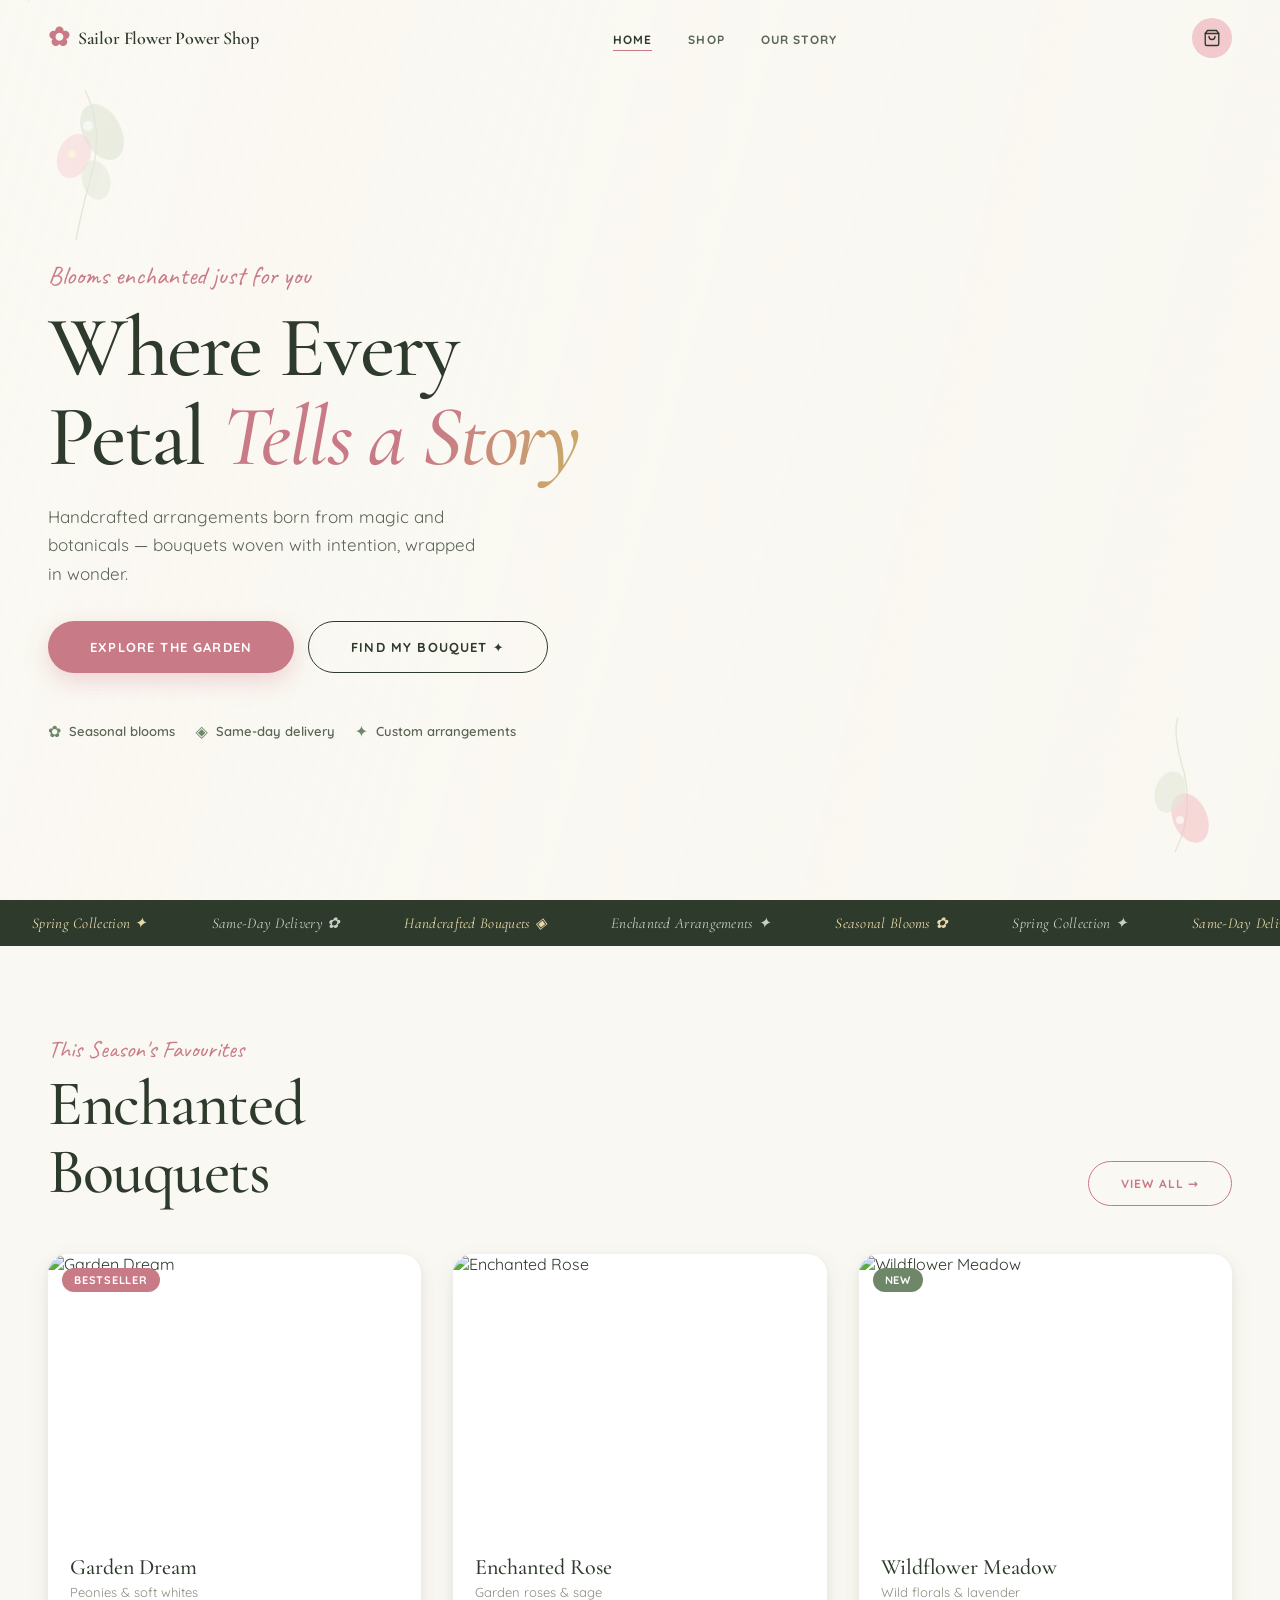
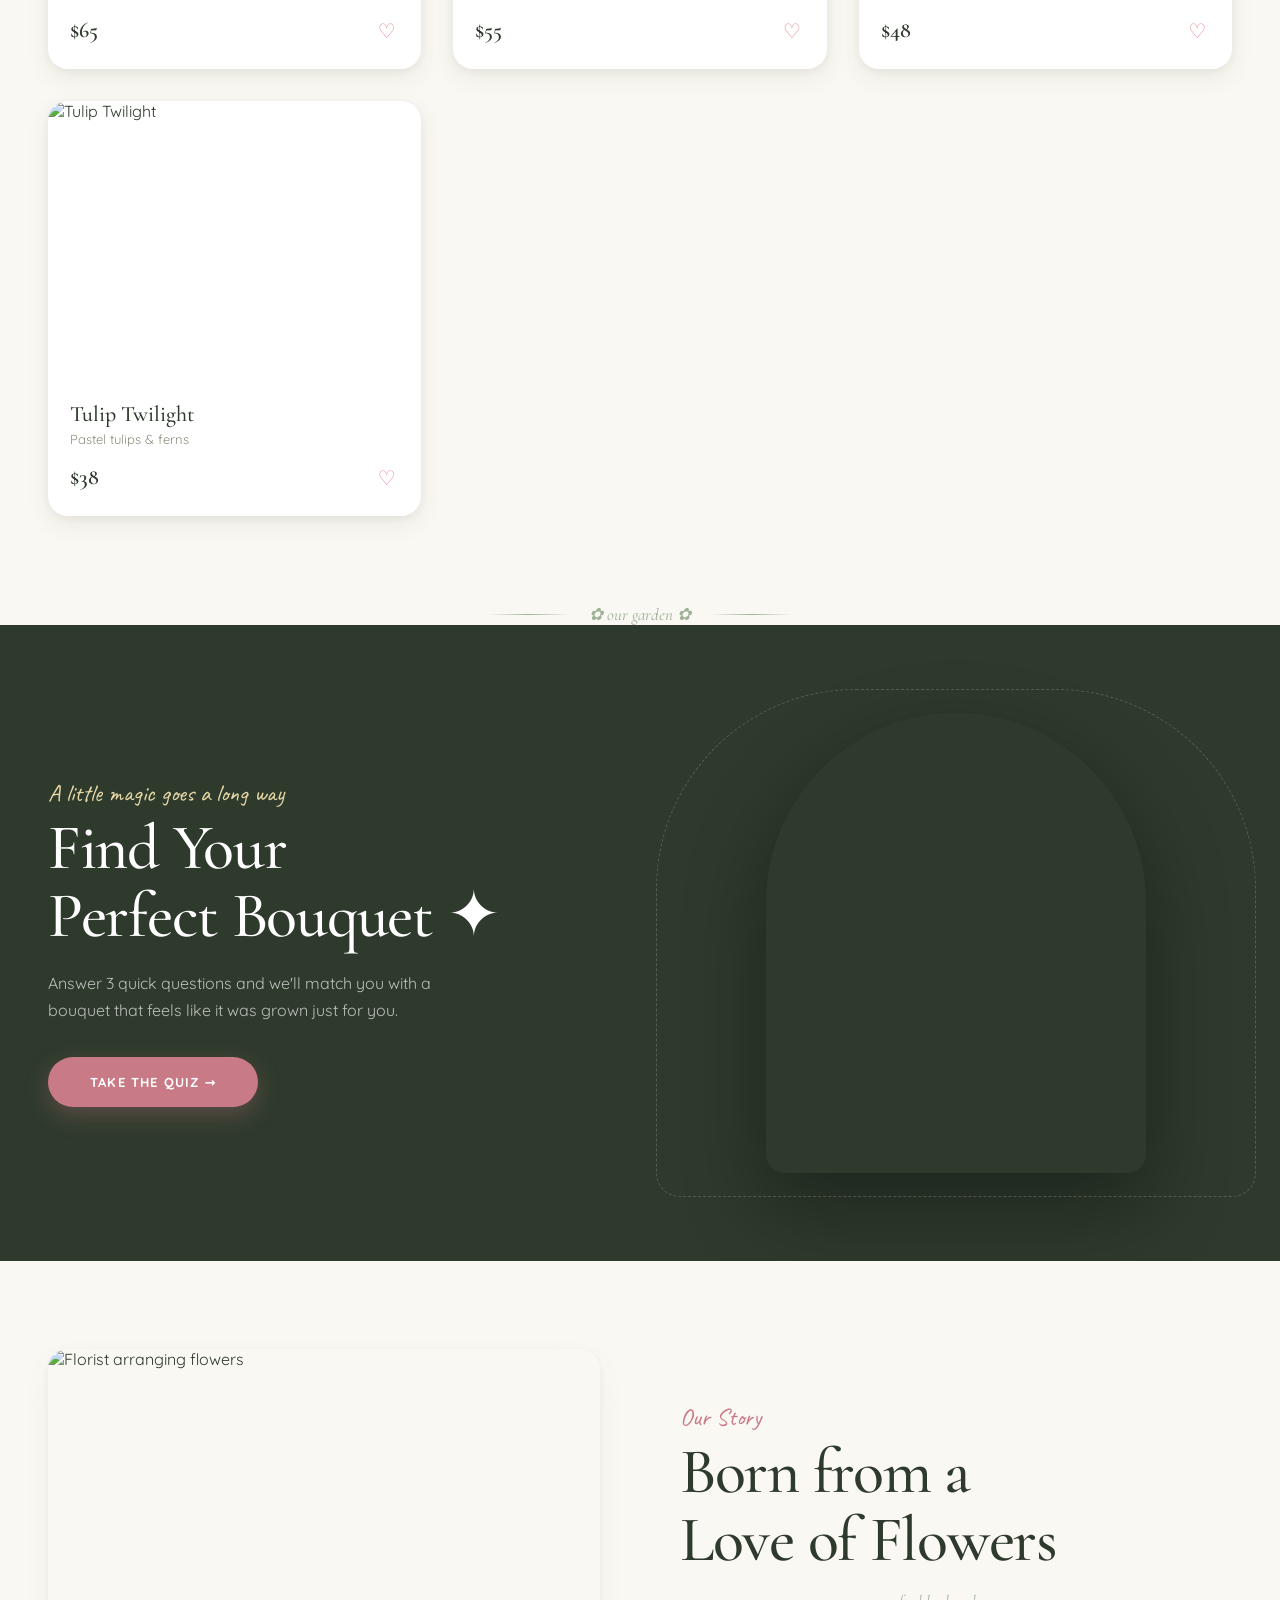
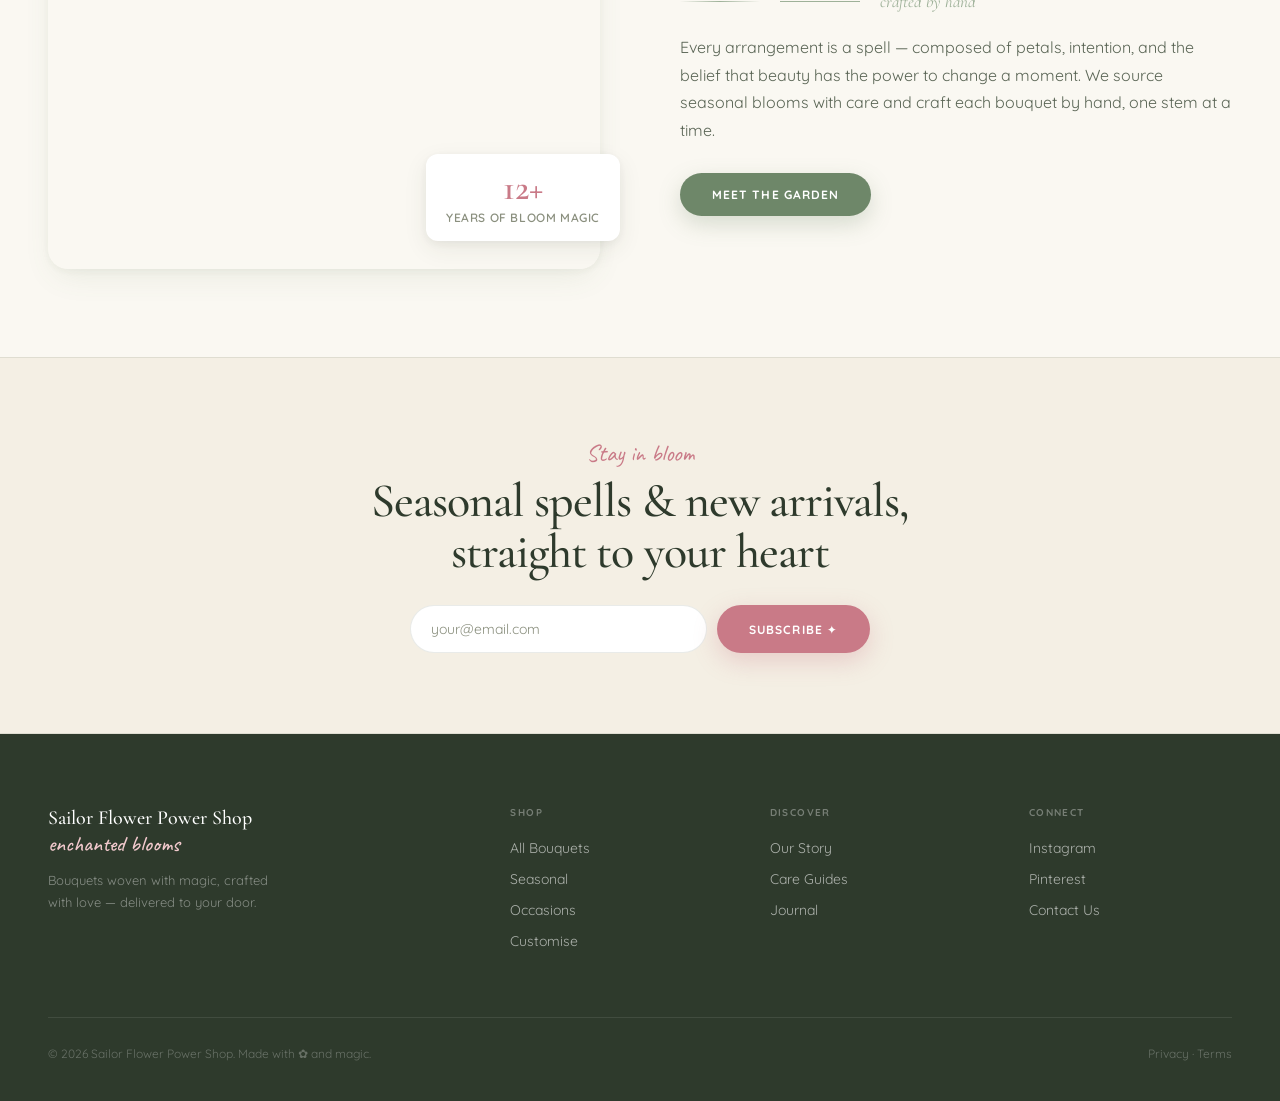
==== commit 7a7426a9: "Add Watson Assistant chat widget to all pages Replaced placeholder chat UI with live Watson Assistan" ====
--- a/index.html
+++ b/index.html
@@ -294,32 +294,20 @@
     </div>
   </footer>
 
-  <!-- ── Chat Widget ── -->
-  <div class="chat-widget" id="chat-widget">
-    <div class="chat-panel" id="chat-panel">
-      <div class="chat-header">
-        <div class="chat-avatar">✿</div>
-        <div class="chat-header-info">
-          <h4>Bloom Guide</h4>
-          <p>Here to help ✦</p>
-        </div>
-      </div>
-      <div class="chat-messages" id="chat-messages">
-        <div class="chat-bubble bot">
-          Hello! I'm your Bloom Guide 🌸 I can help you find the perfect bouquet, answer care questions, or guide you through our seasonal collections. What can I do for you today?
-        </div>
-      </div>
-      <div class="chat-input-row">
-        <input type="text" class="chat-input" id="chat-input" placeholder="Ask about flowers…" aria-label="Message">
-        <button class="chat-send" id="chat-send" aria-label="Send">
-          <svg viewBox="0 0 24 24"><path d="M22 2L11 13M22 2L15 22l-4-9-9-4 20-7z"/></svg>
-        </button>
-      </div>
-    </div>
-    <button class="chat-toggle" id="chat-toggle" aria-label="Open chat">
-      <svg viewBox="0 0 24 24"><path d="M21 15a2 2 0 01-2 2H7l-4 4V5a2 2 0 012-2h14a2 2 0 012 2z"/></svg>
-    </button>
-  </div>
+  <!-- ── Watson Assistant Chat ── -->
+  <script>
+    window.watsonAssistantChatOptions = {
+      integrationID: "76da8483-91d7-4ba9-a647-1d5b6c81d4c4",
+      region: "https://integrations.au-syd.assistant.watson.appdomain.cloud",
+      serviceInstanceID: "3f16e26c-b5b8-44f5-9fed-8a8712f2b3bf",
+      onLoad: async (instance) => { await instance.render(); }
+    };
+    setTimeout(function(){
+      const t=document.createElement('script');
+      t.src="https://web-chat.global.assistant.watson.appdomain.cloud/versions/" + (window.watsonAssistantChatOptions.clientVersion || 'latest') + "/WatsonAssistantChatEntry.js";
+      document.head.appendChild(t);
+    });
+  </script>
 
   <!-- ── Quiz Modal ── -->
   <div class="quiz-modal" id="quiz-modal" role="dialog" aria-modal="true" aria-label="Find your bouquet quiz">
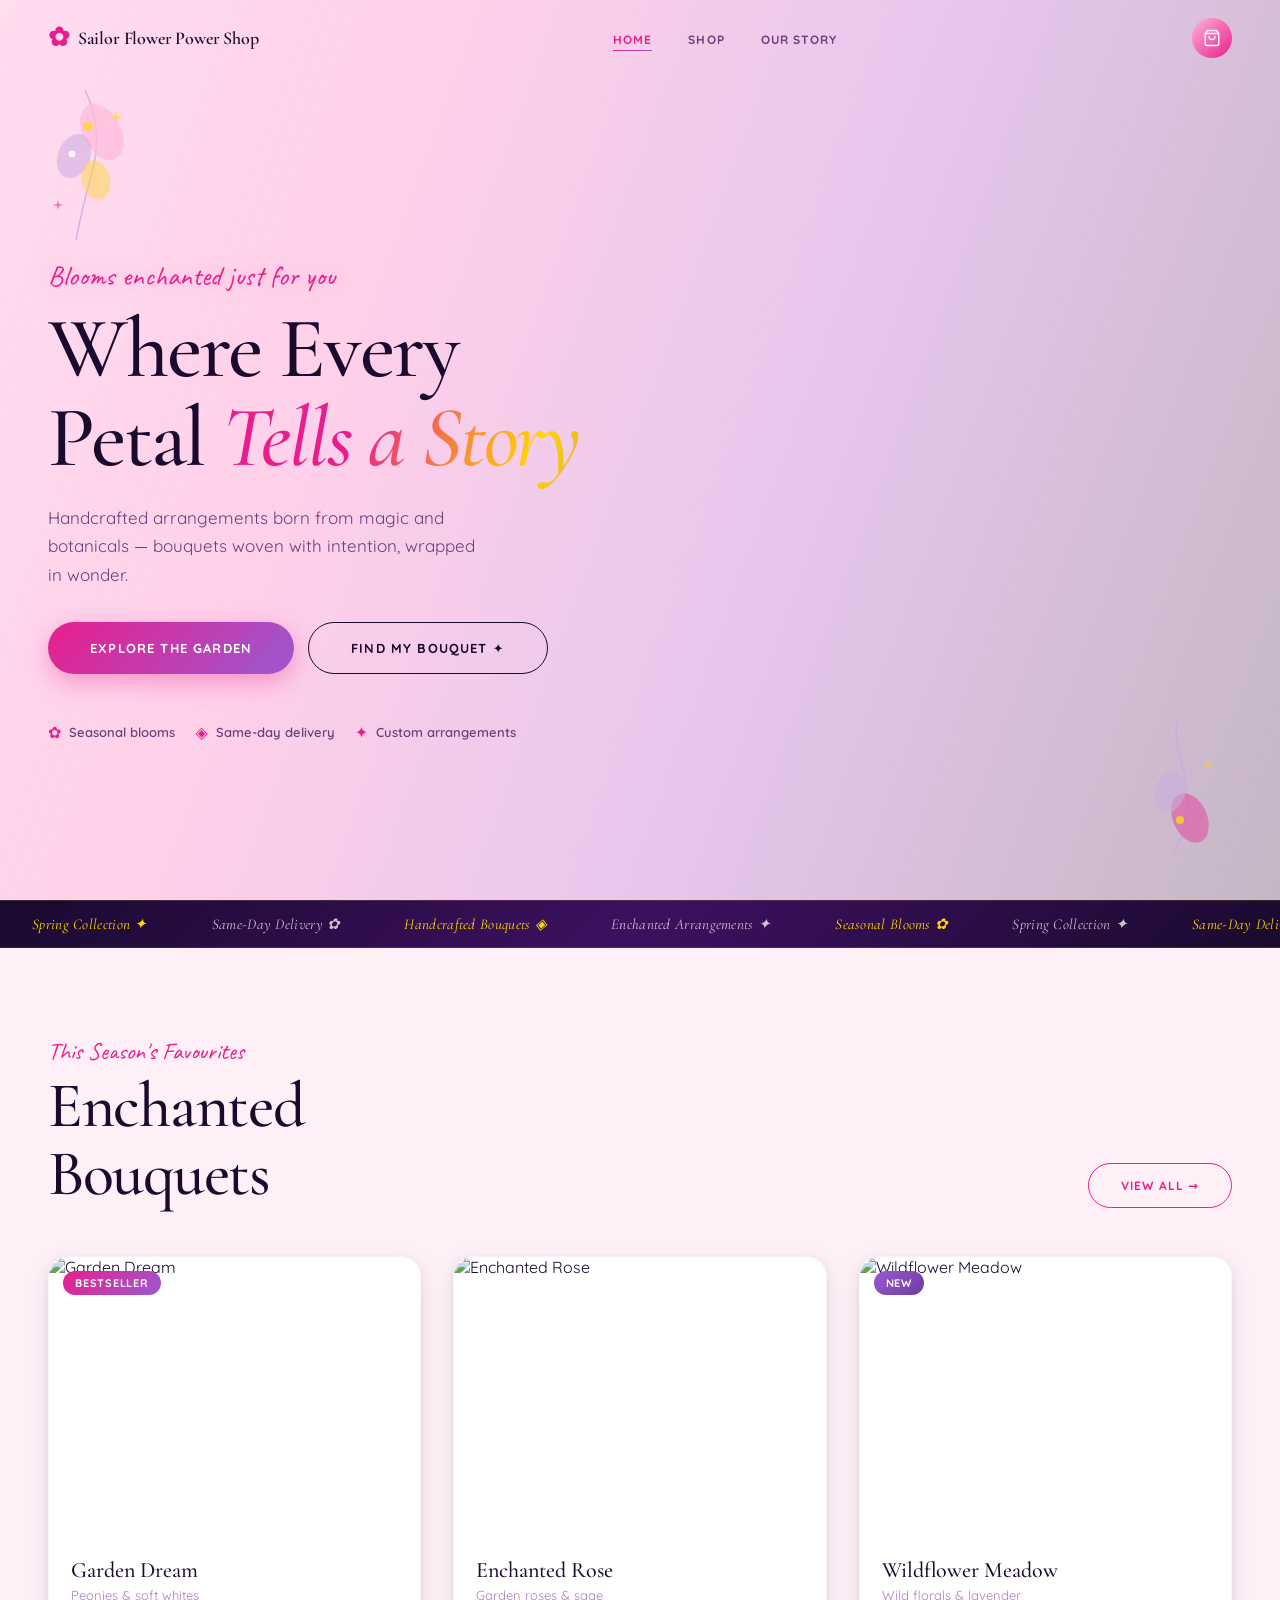
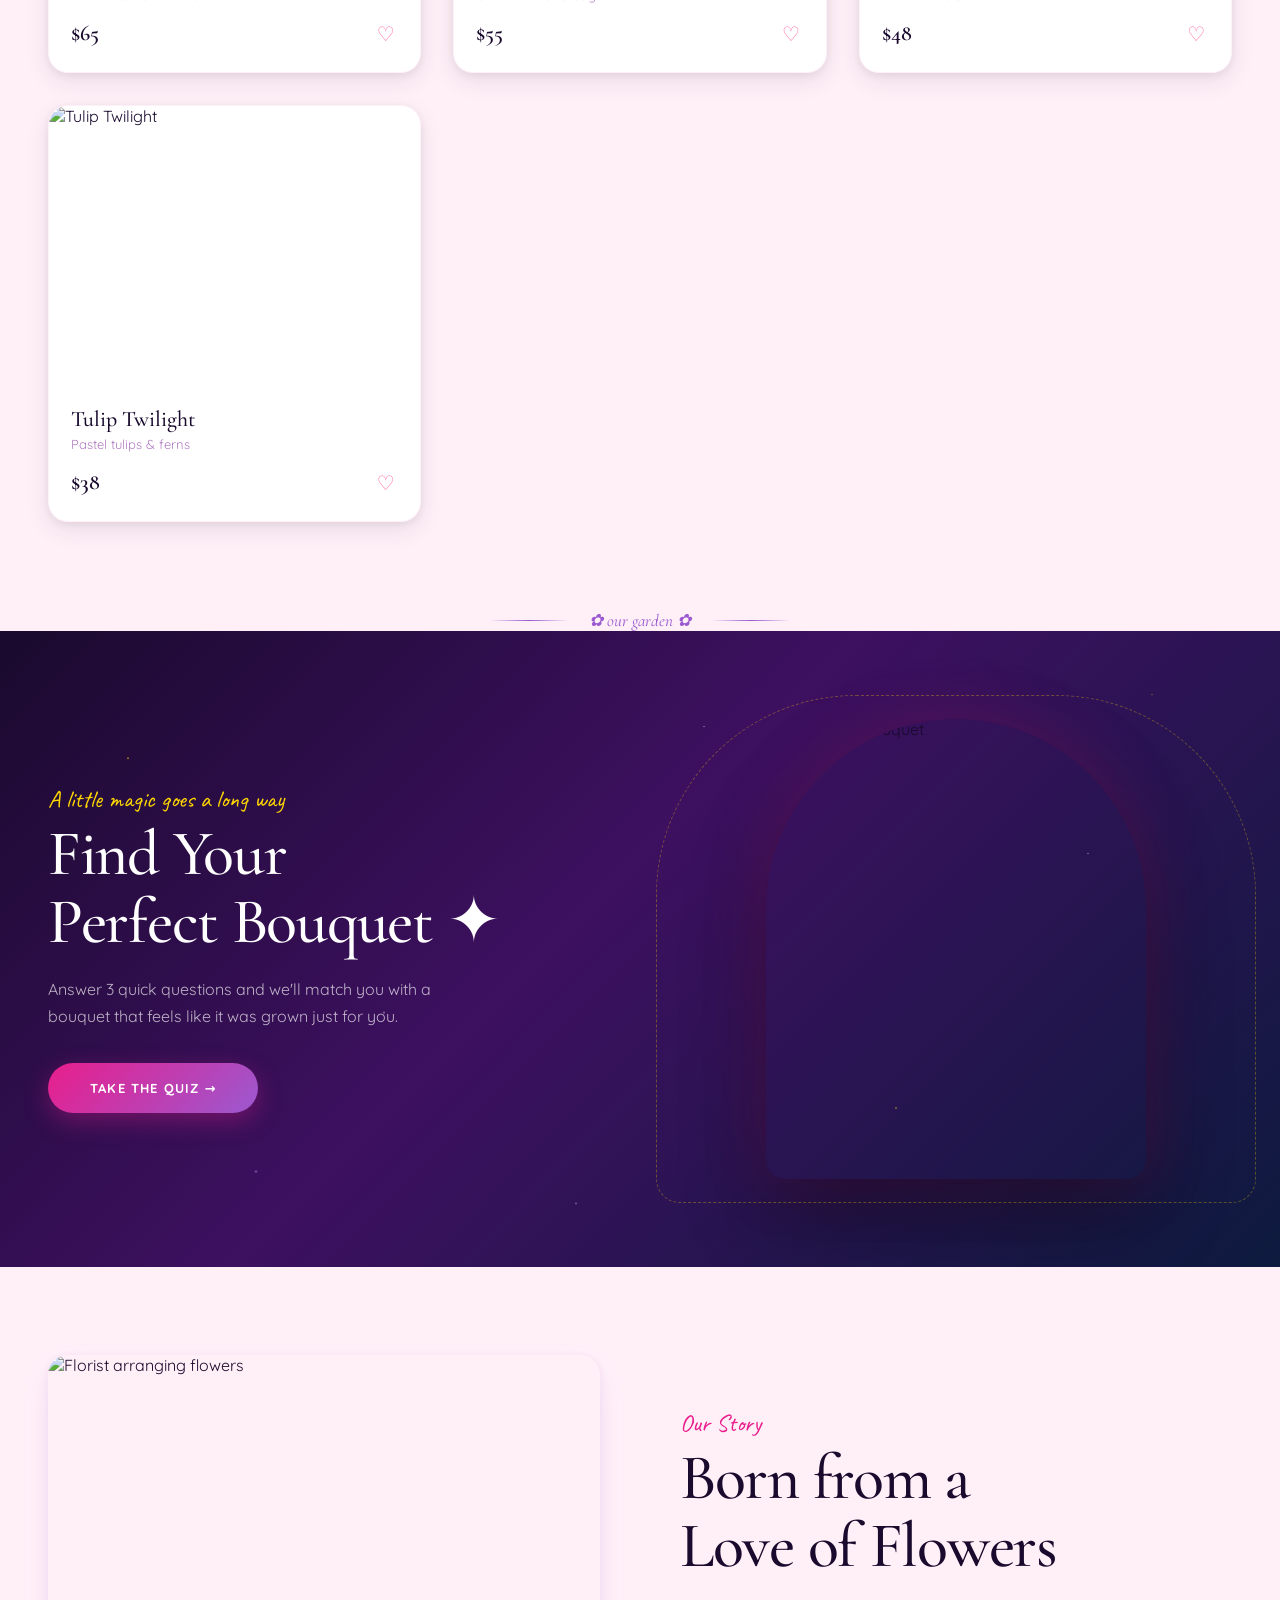
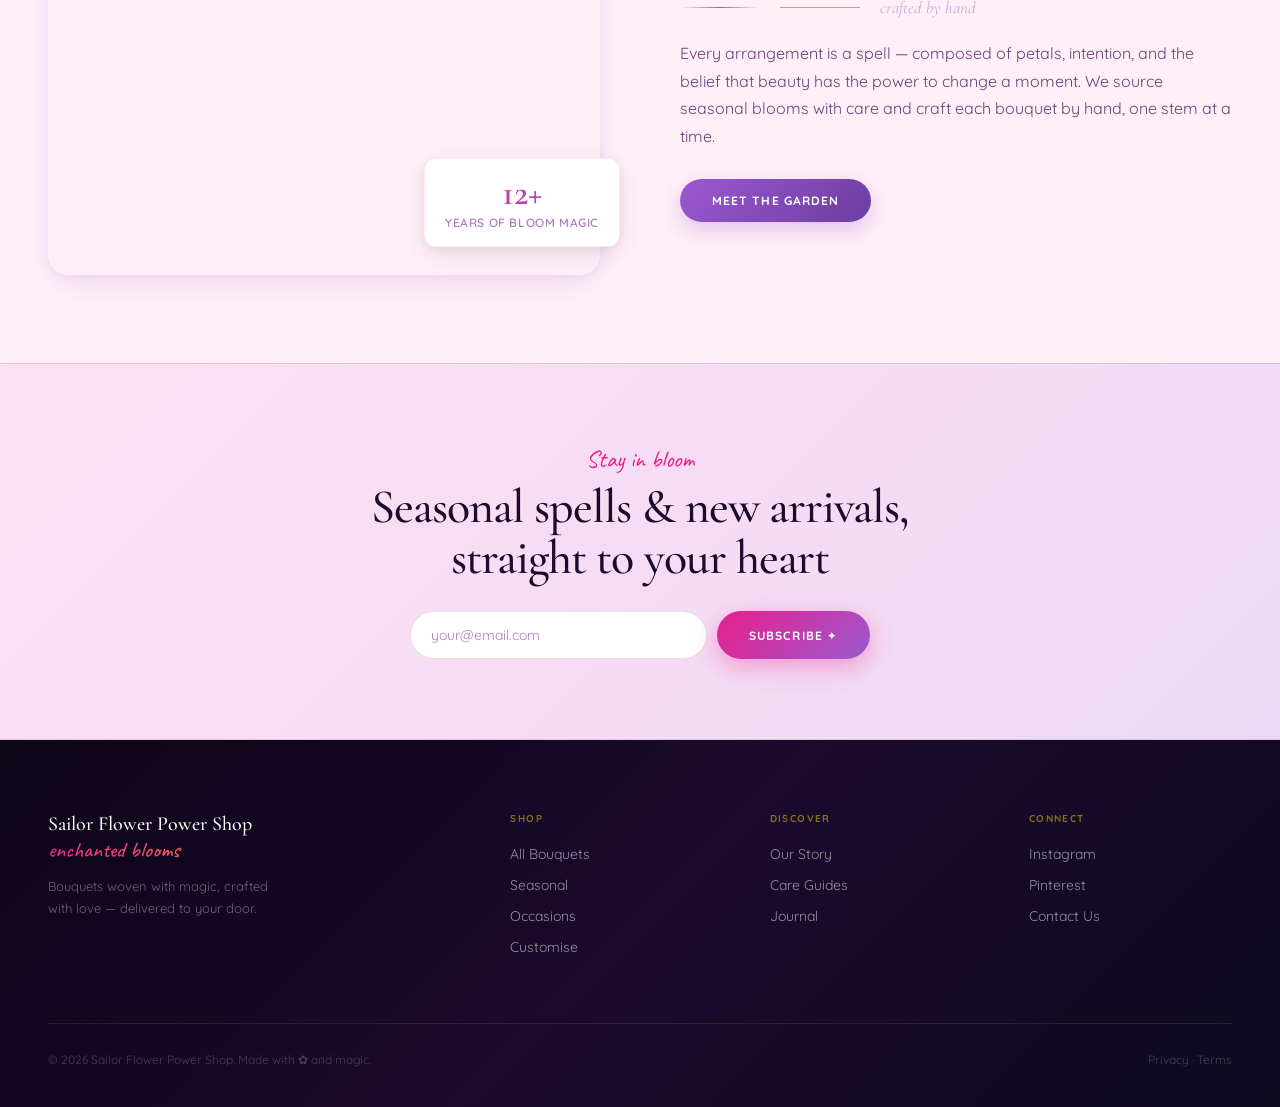
==== commit e20d66f9: "Retheme to Sailor Moon magical-girl aesthetic - New color palette: hot pink, cosmic purple, starligh" ====
--- a/index.html
+++ b/index.html
@@ -43,18 +43,22 @@
 
     <!-- botanical corner decor -->
     <svg class="hero-corner hero-corner-tl" width="130" height="170" viewBox="0 0 130 170" fill="none" aria-hidden="true">
-      <path d="M65 10 Q82 45 74 85 Q62 128 56 160" stroke="#D9E0CE" stroke-width="1.4" fill="none"/>
-      <ellipse cx="82" cy="52" rx="19" ry="30" fill="#D9E0CE" opacity=".7" transform="rotate(-28 82 52)"/>
-      <ellipse cx="54" cy="76" rx="16" ry="23" fill="#F2C9CD" opacity=".6" transform="rotate(22 54 76)"/>
-      <ellipse cx="76" cy="100" rx="14" ry="20" fill="#D9E0CE" opacity=".55" transform="rotate(-14 76 100)"/>
-      <circle cx="68" cy="46" r="5" fill="#fff" opacity=".65"/>
-      <circle cx="52" cy="74" r="3.5" fill="#FFF8C8" opacity=".8"/>
+      <path d="M65 10 Q82 45 74 85 Q62 128 56 160" stroke="#C9A8E0" stroke-width="1.4" fill="none"/>
+      <ellipse cx="82" cy="52" rx="19" ry="30" fill="#FFB3D9" opacity=".7" transform="rotate(-28 82 52)"/>
+      <ellipse cx="54" cy="76" rx="16" ry="23" fill="#C9A8E0" opacity=".65" transform="rotate(22 54 76)"/>
+      <ellipse cx="76" cy="100" rx="14" ry="20" fill="#FFD700" opacity=".45" transform="rotate(-14 76 100)"/>
+      <circle cx="68" cy="46" r="5" fill="#FFD700" opacity=".8"/>
+      <circle cx="52" cy="74" r="3.5" fill="#fff" opacity=".9"/>
+      <!-- star sparkles -->
+      <path d="M96 30 L97.2 36 L103 37 L97.2 38.5 L96 44 L94.8 38.5 L89 37 L94.8 36 Z" fill="#FFD700" opacity=".8"/>
+      <path d="M38 120 L39 124 L43 125 L39 126 L38 130 L37 126 L33 125 L37 124 Z" fill="#E91E8C" opacity=".7"/>
     </svg>
     <svg class="hero-corner hero-corner-br" width="110" height="150" viewBox="0 0 110 150" fill="none" aria-hidden="true">
-      <path d="M45 8 Q64 46 54 88 Q42 128 48 142" stroke="#D9E0CE" stroke-width="1.4" fill="none"/>
-      <ellipse cx="60" cy="42" rx="17" ry="26" fill="#F2A6B0" opacity=".55" transform="rotate(24 60 42)"/>
-      <ellipse cx="40" cy="68" rx="15" ry="21" fill="#D9E0CE" opacity=".6" transform="rotate(-18 40 68)"/>
-      <circle cx="50" cy="40" r="4" fill="#fff" opacity=".65"/>
+      <path d="M45 8 Q64 46 54 88 Q42 128 48 142" stroke="#C9A8E0" stroke-width="1.4" fill="none"/>
+      <ellipse cx="60" cy="42" rx="17" ry="26" fill="#E91E8C" opacity=".5" transform="rotate(24 60 42)"/>
+      <ellipse cx="40" cy="68" rx="15" ry="21" fill="#C9A8E0" opacity=".6" transform="rotate(-18 40 68)"/>
+      <circle cx="50" cy="40" r="4" fill="#FFD700" opacity=".85"/>
+      <path d="M78 90 L79.2 95 L84 96 L79.2 97 L78 102 L76.8 97 L72 96 L76.8 95 Z" fill="#FFD700" opacity=".75"/>
     </svg>
 
     <div class="hero-content">
--- a/css/style.css
+++ b/css/style.css
@@ -1,5 +1,5 @@
 /* ============================================================
-   Sailor Flower Power Shop — Enchanted Garden Direction
+   Sailor Flower Power Shop — Sailor Moon Magical Theme
    Fonts: Cormorant Garamond · Quicksand · Caveat
    ============================================================ */
 
@@ -7,37 +7,38 @@
 
 /* ── Tokens ── */
 :root {
-  --ivory:       #FAF8F2;
-  --cream:       #F4EFE4;
-  --cream-2:     #EBE5D5;
-  --sage:        #9EB199;
-  --sage-deep:   #6E8769;
-  --sage-mist:   #D9E0CE;
-  --blush:       #F2C9CD;
-  --blush-deep:  #E58A93;
-  --rose:        #C97A87;
-  --rose-deep:   #A85A68;
-  --gold:        #C9A86A;
-  --gold-soft:   #E8D8A8;
-  --ink:         #2E3A2C;
-  --ink-soft:    #5A6555;
-  --muted:       #8A8F7E;
-  --pearl:       #F5EFE6;
-  --sparkle-col: #FFF8C8;
-  --line:        rgba(46,58,44,0.10);
+  /* Sailor Moon palette */
+  --ivory:       #FFF0F8;   /* magical pink-white */
+  --cream:       #FFE0F2;   /* pink cream */
+  --cream-2:     #FFCCE9;   /* deeper pink */
+  --sage:        #C9A8E0;   /* soft lavender (replaces sage) */
+  --sage-deep:   #9B59D0;   /* vivid purple */
+  --sage-mist:   #EDD9F5;   /* lavender mist */
+  --blush:       #FFB3D9;   /* hot pink mist */
+  --blush-deep:  #FF6FA8;   /* hot pink */
+  --rose:        #E91E8C;   /* Sailor Moon magenta */
+  --rose-deep:   #C2185B;   /* deep magenta */
+  --gold:        #FFD700;   /* starlight gold */
+  --gold-soft:   #FFF3B0;   /* champagne gold */
+  --ink:         #1A0A2E;   /* deep cosmic purple */
+  --ink-soft:    #6B3F7A;   /* medium purple */
+  --muted:       #B07CC0;   /* muted lavender */
+  --pearl:       #FFF5FF;   /* pearl white */
+  --sparkle-col: #FFFBFF;
+  --line:        rgba(45,27,53,0.12);
 
   --font-display: "Cormorant Garamond", Georgia, serif;
   --font-body:    "Quicksand", system-ui, sans-serif;
   --font-script:  "Caveat", cursive;
 
-  --shadow-soft: 0 12px 32px -8px rgba(94,122,82,0.12), 0 2px 8px rgba(94,122,82,0.06);
-  --shadow-card: 0 2px 8px rgba(46,58,44,0.06), 0 8px 24px rgba(46,58,44,0.08);
-  --shadow-hover: 0 16px 48px -8px rgba(94,122,82,0.18), 0 4px 16px rgba(94,122,82,0.1);
-  --shadow-pink: 0 12px 32px -8px rgba(201,122,135,0.22), 0 2px 8px rgba(201,122,135,0.1);
-
-  --radius:     20px;
-  --radius-sm:  12px;
-  --radius-pill:999px;
+  --shadow-soft:  0 12px 32px -8px rgba(155,89,208,0.18), 0 2px 8px rgba(155,89,208,0.1);
+  --shadow-card:  0 2px 8px rgba(26,10,46,0.07), 0 8px 24px rgba(26,10,46,0.09);
+  --shadow-hover: 0 16px 48px -8px rgba(233,30,140,0.28), 0 4px 16px rgba(233,30,140,0.14);
+  --shadow-pink:  0 12px 32px -8px rgba(233,30,140,0.30), 0 2px 8px rgba(233,30,140,0.16);
+
+  --radius:      20px;
+  --radius-sm:   12px;
+  --radius-pill: 999px;
 }
 
 /* ── Reset ── */
@@ -57,18 +58,19 @@
 
 /* ── Keyframes ── */
 @keyframes twinkle {
-  0%,100% { opacity: 0;   transform: scale(.4) rotate(0deg); }
-  50%      { opacity: 1;   transform: scale(1)  rotate(30deg); }
+  0%,100% { opacity: 0;   transform: scale(.3) rotate(0deg); }
+  50%      { opacity: 1;   transform: scale(1)  rotate(45deg); }
+}
+@keyframes star-burst {
+  0%,100% { opacity: 0;   transform: scale(.2) rotate(0deg); }
+  40%      { opacity: 1;   transform: scale(1.2) rotate(72deg); }
+  70%      { opacity: .8;  transform: scale(.9) rotate(144deg); }
 }
 @keyframes drift {
   0%   { transform: translateY(-30px) rotate(0deg) translateX(0);   opacity: 0; }
-  8%   { opacity: .85; }
-  90%  { opacity: .8; }
+  8%   { opacity: .9; }
+  90%  { opacity: .85; }
   100% { transform: translateY(110vh) rotate(var(--dr,360deg)) translateX(var(--dx,30px)); opacity: 0; }
-}
-@keyframes sway {
-  0%,100% { transform: translateX(0)   rotate(var(--rot, 0deg)); }
-  50%      { transform: translateX(18px) rotate(calc(var(--rot,0deg) + 14deg)); }
 }
 @keyframes float-soft {
   0%,100% { transform: translateY(0); }
@@ -92,8 +94,8 @@
   to   { opacity: 1; transform: translateY(0); }
 }
 @keyframes pulse-glow {
-  0%,100% { box-shadow: 0 0 20px rgba(201,122,135,.4), 0 0 40px rgba(201,122,135,.15); }
-  50%      { box-shadow: 0 0 36px rgba(201,122,135,.6), 0 0 60px rgba(201,122,135,.25); }
+  0%,100% { box-shadow: 0 0 20px rgba(233,30,140,.5), 0 0 40px rgba(155,89,208,.2); }
+  50%      { box-shadow: 0 0 40px rgba(233,30,140,.8), 0 0 80px rgba(155,89,208,.4); }
 }
 @keyframes marquee {
   from { transform: translateX(0); }
@@ -101,6 +103,15 @@
 }
 @keyframes spin-slow {
   to { transform: rotate(360deg); }
+}
+@keyframes cosmic-shift {
+  0%,100% { background-position: 0% 50%; }
+  50%      { background-position: 100% 50%; }
+}
+@keyframes sparkle-pop {
+  0%   { transform: scale(0) rotate(0deg);   opacity: 0; }
+  50%  { transform: scale(1.3) rotate(90deg); opacity: 1; }
+  100% { transform: scale(0) rotate(180deg); opacity: 0; }
 }
 
 /* ── Page entry ── */
@@ -118,10 +129,10 @@
   transition: background .3s, box-shadow .3s;
 }
 .nav.scrolled {
-  background: rgba(250,248,242,.9);
-  backdrop-filter: blur(16px);
-  -webkit-backdrop-filter: blur(16px);
-  box-shadow: 0 1px 0 var(--line);
+  background: rgba(255,240,248,.92);
+  backdrop-filter: blur(20px);
+  -webkit-backdrop-filter: blur(20px);
+  box-shadow: 0 1px 0 var(--line), 0 4px 20px rgba(233,30,140,.06);
 }
 .nav-logo {
   font-family: var(--font-display);
@@ -138,10 +149,7 @@
   color: var(--rose);
   line-height: 1;
 }
-.nav-links {
-  display: flex;
-  gap: 36px;
-}
+.nav-links { display: flex; gap: 36px; }
 .nav-links a {
   font-size: 12px;
   font-weight: 700;
@@ -157,11 +165,11 @@
   position: absolute;
   bottom: -2px; left: 0;
   width: 0; height: 1.5px;
-  background: var(--rose);
+  background: linear-gradient(90deg, var(--rose), var(--sage-deep));
   transition: width .25s ease;
 }
 .nav-links a:hover,
-.nav-links a.active { color: var(--ink); }
+.nav-links a.active { color: var(--rose); }
 .nav-links a:hover::after,
 .nav-links a.active::after { width: 100%; }
 .nav-actions { display: flex; align-items: center; gap: 10px; }
@@ -180,14 +188,14 @@
 .nav-cart-btn {
   width: 40px; height: 40px;
   border-radius: 50%;
-  background: var(--blush);
+  background: linear-gradient(135deg, var(--blush), var(--rose));
   display: flex; align-items: center; justify-content: center;
-  transition: background .2s, transform .2s;
-}
-.nav-cart-btn:hover { background: var(--blush-deep); transform: scale(1.06); }
+  transition: opacity .2s, transform .2s;
+}
+.nav-cart-btn:hover { opacity: .85; transform: scale(1.06); }
 .nav-cart-btn svg {
   width: 18px; height: 18px;
-  fill: none; stroke: var(--ink); stroke-width: 1.8; stroke-linecap: round; stroke-linejoin: round;
+  fill: none; stroke: #fff; stroke-width: 1.8; stroke-linecap: round; stroke-linejoin: round;
 }
 
 /* ── Buttons ── */
@@ -208,21 +216,21 @@
   white-space: nowrap;
 }
 .btn-primary {
-  background: var(--rose);
+  background: linear-gradient(135deg, var(--rose) 0%, #9B59D0 100%);
   color: #fff;
-  box-shadow: 0 8px 24px rgba(201,122,135,.3);
+  box-shadow: 0 8px 24px rgba(233,30,140,.35);
 }
 .btn-primary:hover {
-  background: var(--rose-deep);
+  background: linear-gradient(135deg, #C2185B 0%, #7B3DB0 100%);
   transform: translateY(-2px);
-  box-shadow: 0 12px 32px rgba(201,122,135,.42);
+  box-shadow: 0 12px 36px rgba(233,30,140,.5);
 }
 .btn-sage {
-  background: var(--sage-deep);
+  background: linear-gradient(135deg, var(--sage-deep), #6C3DA0);
   color: #fff;
-  box-shadow: 0 8px 22px rgba(110,135,105,.25);
-}
-.btn-sage:hover { background: #59715a; transform: translateY(-2px); }
+  box-shadow: 0 8px 22px rgba(155,89,208,.3);
+}
+.btn-sage:hover { opacity: .88; transform: translateY(-2px); }
 .btn-ghost {
   background: transparent;
   border: 1.5px solid var(--ink);
@@ -250,7 +258,7 @@
   align-items: center;
   justify-content: center;
   gap: 20px;
-  color: var(--sage);
+  color: var(--sage-deep);
   font-family: var(--font-display);
   font-style: italic;
   font-size: 17px;
@@ -265,10 +273,10 @@
 
 /* ── Glass ── */
 .glass {
-  background: rgba(255,255,255,.55);
-  backdrop-filter: blur(14px) saturate(140%);
-  -webkit-backdrop-filter: blur(14px) saturate(140%);
-  border: 1px solid rgba(255,255,255,.65);
+  background: rgba(255,245,255,.6);
+  backdrop-filter: blur(14px) saturate(160%);
+  -webkit-backdrop-filter: blur(14px) saturate(160%);
+  border: 1px solid rgba(233,30,140,.15);
 }
 
 /* ── Section ── */
@@ -319,15 +327,16 @@
   transition: transform 8s ease-out;
 }
 .hero-img.loaded { transform: scale(1); }
+/* Sailor Moon magical overlay: warm pink → lavender → deep cosmic */
 .hero-overlay {
   position: absolute;
   inset: 0;
   background: linear-gradient(
-    105deg,
-    rgba(250,248,242,.92) 0%,
-    rgba(250,248,242,.80) 40%,
-    rgba(250,248,242,.35) 70%,
-    rgba(250,248,242,.10) 100%
+    110deg,
+    rgba(255,220,238,.94) 0%,
+    rgba(255,200,230,.82) 30%,
+    rgba(200,150,220,.45) 60%,
+    rgba(26,10,46,.25) 100%
   );
 }
 .hero-petal-rain {
@@ -339,12 +348,11 @@
   position: absolute; inset: 0;
   pointer-events: none; z-index: 2;
 }
-/* botanical corner SVG decor */
 .hero-corner {
   position: absolute;
   pointer-events: none;
   z-index: 2;
-  opacity: .7;
+  opacity: .8;
 }
 .hero-corner-tl { top: 80px; left: 20px; }
 .hero-corner-br { bottom: 40px; right: 40px; transform: scaleX(-1) rotate(180deg); }
@@ -357,10 +365,11 @@
 }
 .hero-script {
   font-family: var(--font-script);
-  font-size: 26px;
+  font-size: 28px;
   color: var(--rose);
   margin-bottom: 12px;
   animation: fade-up .6s .1s ease-out both;
+  text-shadow: 0 0 20px rgba(233,30,140,.3);
 }
 .hero-title {
   font-family: var(--font-display);
@@ -369,16 +378,17 @@
   letter-spacing: -.025em;
   line-height: 1.04;
   margin-bottom: 20px;
+  color: var(--ink);
   animation: fade-up .6s .2s ease-out both;
 }
 .hero-title em {
   font-style: italic;
-  background: linear-gradient(110deg, var(--rose) 30%, var(--gold) 50%, var(--rose) 70%);
+  background: linear-gradient(110deg, var(--rose) 20%, var(--gold) 45%, #9B59D0 70%, var(--rose) 90%);
   background-size: 200% auto;
   -webkit-background-clip: text;
   background-clip: text;
   -webkit-text-fill-color: transparent;
-  animation: shimmer-text 5s linear infinite;
+  animation: shimmer-text 4s linear infinite;
 }
 .hero-desc {
   font-size: 17px;
@@ -409,13 +419,15 @@
   color: var(--ink-soft);
   font-weight: 600;
 }
-.hero-badge-icon { color: var(--sage-deep); font-size: 16px; }
+.hero-badge-icon { color: var(--rose); font-size: 16px; }
 
 /* ── Marquee ── */
 .marquee-wrap {
-  background: var(--ink);
+  background: linear-gradient(135deg, #1A0A2E 0%, #3D1060 50%, #1A0A2E 100%);
   overflow: hidden;
   padding: 14px 0;
+  border-top: 1px solid rgba(255,215,0,.15);
+  border-bottom: 1px solid rgba(255,215,0,.15);
 }
 .marquee-track {
   display: flex;
@@ -432,7 +444,7 @@
   padding: 0 32px;
   letter-spacing: .02em;
 }
-.marquee-track span:nth-child(odd) { color: var(--gold-soft); }
+.marquee-track span:nth-child(odd) { color: var(--gold); }
 
 /* ────────────────────────────────────────────
    PRODUCT GRID & CARDS
@@ -457,10 +469,12 @@
   transition: transform .3s cubic-bezier(.2,.8,.3,1), box-shadow .3s;
   text-decoration: none;
   color: inherit;
+  border: 1px solid rgba(233,30,140,.06);
 }
 .product-card:hover {
   transform: translateY(-6px);
   box-shadow: var(--shadow-hover);
+  border-color: rgba(233,30,140,.15);
 }
 .product-img-wrap {
   position: relative;
@@ -476,7 +490,7 @@
 .product-overlay {
   position: absolute;
   inset: 0;
-  background: rgba(46,58,44,.25);
+  background: rgba(26,10,46,.28);
   display: flex;
   align-items: center;
   justify-content: center;
@@ -487,7 +501,7 @@
 .product-badge {
   position: absolute;
   top: 14px; left: 14px;
-  background: var(--rose);
+  background: linear-gradient(135deg, var(--rose), #9B59D0);
   color: #fff;
   font-size: 11px;
   font-weight: 700;
@@ -496,21 +510,17 @@
   padding: 5px 12px;
   border-radius: var(--radius-pill);
 }
-.product-badge.new { background: var(--sage-deep); }
-.product-info {
-  padding: 20px 22px 22px;
-}
+.product-badge.new {
+  background: linear-gradient(135deg, var(--sage-deep), #6C3DA0);
+}
+.product-info { padding: 20px 22px 22px; }
 .product-name {
   font-family: var(--font-display);
   font-size: 22px;
   font-weight: 500;
   margin-bottom: 4px;
 }
-.product-sub {
-  font-size: 13px;
-  color: var(--muted);
-  margin-bottom: 14px;
-}
+.product-sub { font-size: 13px; color: var(--muted); margin-bottom: 14px; }
 .product-footer {
   display: flex;
   align-items: center;
@@ -531,10 +541,10 @@
   transition: transform .2s, color .2s;
   padding: 4px;
 }
-.product-heart:hover { transform: scale(1.2); color: var(--rose); }
+.product-heart:hover { transform: scale(1.25); color: var(--rose); }
 .product-heart.active { color: var(--rose); }
 
-/* ── Filter bar (shop page) ── */
+/* ── Filter bar ── */
 .filter-bar {
   display: flex;
   gap: 10px;
@@ -556,24 +566,35 @@
 }
 .filter-chip:hover,
 .filter-chip.active {
-  background: var(--ink);
+  background: linear-gradient(135deg, var(--rose), var(--sage-deep));
   color: #fff;
-  border-color: var(--ink);
-}
-.filter-chip.rose-active {
-  background: var(--rose);
-  color: #fff;
-  border-color: var(--rose);
+  border-color: transparent;
+  box-shadow: 0 4px 14px rgba(233,30,140,.25);
 }
 
 /* ────────────────────────────────────────────
-   QUIZ SECTION (homepage)
+   QUIZ SECTION
    ──────────────────────────────────────────── */
 .quiz-section {
   position: relative;
-  background: var(--ink);
+  background: linear-gradient(135deg, #1A0A2E 0%, #3D1060 45%, #0D1A3E 100%);
   overflow: hidden;
-  padding: 0;
+}
+/* star sparkles in quiz section */
+.quiz-section::before {
+  content: '';
+  position: absolute;
+  inset: 0;
+  background-image:
+    radial-gradient(1.5px 1.5px at 10% 20%, rgba(255,215,0,.7) 0%, transparent 100%),
+    radial-gradient(1.5px 1.5px at 30% 60%, rgba(255,255,255,.5) 0%, transparent 100%),
+    radial-gradient(1px 1px at 55% 15%, rgba(255,179,217,.8) 0%, transparent 100%),
+    radial-gradient(1.5px 1.5px at 70% 75%, rgba(255,215,0,.6) 0%, transparent 100%),
+    radial-gradient(1px 1px at 85% 35%, rgba(255,255,255,.6) 0%, transparent 100%),
+    radial-gradient(2px 2px at 20% 85%, rgba(200,150,255,.5) 0%, transparent 100%),
+    radial-gradient(1px 1px at 90% 10%, rgba(255,215,0,.5) 0%, transparent 100%),
+    radial-gradient(1.5px 1.5px at 45% 90%, rgba(255,255,255,.4) 0%, transparent 100%);
+  pointer-events: none;
 }
 .quiz-inner {
   max-width: 1320px;
@@ -583,8 +604,9 @@
   grid-template-columns: 1fr 1fr;
   gap: 80px;
   align-items: center;
-}
-.quiz-content .section-sub { color: var(--gold-soft); }
+  position: relative; z-index: 1;
+}
+.quiz-content .section-sub { color: var(--gold); }
 .quiz-content .section-title { color: #fff; }
 .quiz-desc {
   font-size: 16px;
@@ -603,19 +625,15 @@
   height: 460px;
   object-fit: cover;
   border-radius: 200px 200px 20px 20px;
-  box-shadow: 0 32px 80px rgba(0,0,0,.35);
+  box-shadow: 0 32px 80px rgba(0,0,0,.45), 0 0 60px rgba(233,30,140,.25);
   animation: float-soft 6s ease-in-out infinite;
 }
 .quiz-sparkle-ring {
   position: absolute;
   inset: -24px;
-  border: 1px dashed rgba(255,255,255,.18);
+  border: 1px dashed rgba(255,215,0,.3);
   border-radius: 200px 200px 24px 24px;
   animation: spin-slow 30s linear infinite;
-}
-.quiz-bokeh {
-  position: absolute; inset: 0;
-  pointer-events: none;
 }
 
 /* ────────────────────────────────────────────
@@ -629,9 +647,9 @@
 .quiz-modal.open { display: flex; }
 .quiz-backdrop {
   position: absolute; inset: 0;
-  background: rgba(46,58,44,.55);
-  backdrop-filter: blur(10px);
-  -webkit-backdrop-filter: blur(10px);
+  background: rgba(26,10,46,.7);
+  backdrop-filter: blur(12px);
+  -webkit-backdrop-filter: blur(12px);
 }
 .quiz-box {
   position: relative;
@@ -641,7 +659,7 @@
   padding: 48px;
   width: 90%;
   max-width: 520px;
-  box-shadow: 0 32px 80px rgba(46,58,44,.25);
+  box-shadow: 0 32px 80px rgba(26,10,46,.4), 0 0 0 1px rgba(233,30,140,.12);
   animation: bloom-in .4s ease-out both;
 }
 .quiz-close {
@@ -679,8 +697,8 @@
   text-align: left;
   transition: all .22s;
 }
-.quiz-option:hover { border-color: var(--rose); background: var(--pearl); }
-.quiz-option.selected { border-color: var(--rose); background: var(--blush); }
+.quiz-option:hover { border-color: var(--rose); background: var(--pearl); box-shadow: 0 4px 16px rgba(233,30,140,.1); }
+.quiz-option.selected { border-color: var(--rose); background: var(--cream); box-shadow: 0 4px 16px rgba(233,30,140,.15); }
 .quiz-option-icon { font-size: 22px; margin-bottom: 6px; display: block; }
 .quiz-option-label { font-size: 14px; font-weight: 600; display: block; }
 .quiz-option-sub { font-size: 12px; color: var(--muted); }
@@ -691,9 +709,7 @@
   transition: background .25s;
 }
 .quiz-dot.done { background: var(--rose); }
-.quiz-result {
-  text-align: center;
-}
+.quiz-result { text-align: center; }
 .quiz-result-img {
   width: 200px; height: 240px;
   border-radius: 100px 100px 16px 16px;
@@ -712,7 +728,7 @@
 }
 
 /* ────────────────────────────────────────────
-   ABOUT SNIPPET (homepage)
+   ABOUT SNIPPET
    ──────────────────────────────────────────── */
 .about-snippet-inner {
   display: grid;
@@ -720,9 +736,7 @@
   gap: 80px;
   align-items: center;
 }
-.about-snippet-img-wrap {
-  position: relative;
-}
+.about-snippet-img-wrap { position: relative; }
 .about-snippet-img {
   width: 100%; height: 520px;
   object-fit: cover;
@@ -738,12 +752,16 @@
   box-shadow: var(--shadow-card);
   text-align: center;
   min-width: 130px;
+  border: 1px solid rgba(233,30,140,.1);
 }
 .about-snippet-badge-num {
   display: block;
   font-family: var(--font-display);
   font-size: 36px; font-weight: 600;
-  color: var(--rose);
+  background: linear-gradient(135deg, var(--rose), var(--sage-deep));
+  -webkit-background-clip: text;
+  background-clip: text;
+  -webkit-text-fill-color: transparent;
   line-height: 1;
 }
 .about-snippet-badge-label {
@@ -764,16 +782,13 @@
    NEWSLETTER
    ──────────────────────────────────────────── */
 .newsletter-section {
-  background: var(--cream);
+  background: linear-gradient(135deg, var(--cream) 0%, var(--sage-mist) 100%);
   border-top: 1px solid var(--line);
   border-bottom: 1px solid var(--line);
   padding: 80px 48px;
   text-align: center;
 }
-.newsletter-inner {
-  max-width: 560px;
-  margin: 0 auto;
-}
+.newsletter-inner { max-width: 560px; margin: 0 auto; }
 .newsletter-inner .section-sub { margin-bottom: 8px; }
 .newsletter-inner .section-title { margin-bottom: 28px; font-size: clamp(30px,4vw,48px); }
 .newsletter-form {
@@ -792,16 +807,16 @@
   font-size: 14px;
   color: var(--ink);
   outline: none;
-  transition: border-color .2s;
-}
-.newsletter-input:focus { border-color: var(--rose); }
+  transition: border-color .2s, box-shadow .2s;
+}
+.newsletter-input:focus { border-color: var(--rose); box-shadow: 0 0 0 3px rgba(233,30,140,.1); }
 .newsletter-input::placeholder { color: var(--muted); }
 
 /* ────────────────────────────────────────────
    FOOTER
    ──────────────────────────────────────────── */
 .footer {
-  background: var(--ink);
+  background: linear-gradient(135deg, #0D0518 0%, #1A0A2E 50%, #0D0A20 100%);
   padding: 72px 48px 40px;
 }
 .footer-inner {
@@ -810,7 +825,7 @@
   grid-template-columns: 2fr 1fr 1fr 1fr;
   gap: 56px;
   padding-bottom: 56px;
-  border-bottom: 1px solid rgba(255,255,255,.09);
+  border-bottom: 1px solid rgba(255,215,0,.12);
 }
 .footer-logo {
   font-family: var(--font-display);
@@ -821,29 +836,32 @@
 .footer-script {
   font-family: var(--font-script);
   font-size: 22px;
-  color: var(--blush);
+  background: linear-gradient(135deg, var(--rose), var(--gold));
+  -webkit-background-clip: text;
+  background-clip: text;
+  -webkit-text-fill-color: transparent;
   display: block;
   margin-bottom: 12px;
 }
 .footer-tagline {
   font-size: 13px;
-  color: rgba(255,255,255,.42);
+  color: rgba(255,255,255,.38);
   line-height: 1.65;
   max-width: 220px;
 }
 .footer-col h4 {
   font-size: 10px; font-weight: 700;
   letter-spacing: .14em; text-transform: uppercase;
-  color: rgba(255,255,255,.35);
+  color: rgba(255,215,0,.5);
   margin-bottom: 18px;
 }
 .footer-col li { margin-bottom: 11px; }
 .footer-col a {
   font-size: 14px;
-  color: rgba(255,255,255,.6);
+  color: rgba(255,255,255,.55);
   transition: color .2s;
 }
-.footer-col a:hover { color: #fff; }
+.footer-col a:hover { color: var(--rose); }
 .footer-bottom {
   max-width: 1320px; margin: 0 auto;
   padding-top: 28px;
@@ -851,138 +869,15 @@
   justify-content: space-between;
   align-items: center;
   font-size: 12px;
-  color: rgba(255,255,255,.28);
+  color: rgba(255,255,255,.22);
 }
 
 /* ────────────────────────────────────────────
-   CHAT WIDGET
-   ──────────────────────────────────────────── */
-.chat-widget {
-  position: fixed;
-  bottom: 32px; right: 32px;
-  z-index: 200;
-}
-.chat-toggle {
-  width: 60px; height: 60px;
-  border-radius: 50%;
-  background: linear-gradient(135deg, var(--rose), #b85c73);
-  box-shadow: var(--shadow-pink);
-  display: flex; align-items: center; justify-content: center;
-  cursor: pointer;
-  transition: transform .25s cubic-bezier(.2,.8,.3,1);
-  animation: pulse-glow 3.5s ease-in-out infinite;
-  border: none;
-}
-.chat-toggle:hover { transform: scale(1.1); }
-.chat-toggle svg {
-  width: 26px; height: 26px;
-  fill: none; stroke: #fff; stroke-width: 2; stroke-linecap: round; stroke-linejoin: round;
-}
-.chat-toggle.open { animation: none; background: var(--ink); }
-.chat-panel {
-  position: absolute;
-  bottom: 76px; right: 0;
-  width: 340px;
-  border-radius: var(--radius);
-  overflow: hidden;
-  box-shadow: 0 24px 64px rgba(46,58,44,.18), 0 4px 16px rgba(46,58,44,.1);
-  background: #fff;
-  transform: scale(.9) translateY(12px);
-  transform-origin: bottom right;
-  opacity: 0;
-  pointer-events: none;
-  transition: opacity .25s ease, transform .28s cubic-bezier(.2,.8,.3,1);
-}
-.chat-panel.visible {
-  opacity: 1;
-  transform: scale(1) translateY(0);
-  pointer-events: auto;
-}
-.chat-header {
-  background: linear-gradient(135deg, var(--rose), #b85c73);
-  padding: 16px 20px;
-  display: flex; align-items: center; gap: 12px;
-}
-.chat-avatar {
-  width: 38px; height: 38px;
-  border-radius: 50%;
-  background: rgba(255,255,255,.22);
-  display: flex; align-items: center; justify-content: center;
-  font-family: var(--font-script);
-  font-size: 22px; color: #fff;
-}
-.chat-header-info h4 {
-  font-family: var(--font-display);
-  font-size: 16px; font-weight: 600;
-  color: #fff; margin: 0 0 1px;
-}
-.chat-header-info p {
-  font-size: 11px;
-  color: rgba(255,255,255,.72);
-  margin: 0;
-}
-.chat-messages {
-  padding: 16px;
-  height: 264px;
-  overflow-y: auto;
-  display: flex; flex-direction: column; gap: 12px;
-  scroll-behavior: smooth;
-}
-.chat-messages::-webkit-scrollbar { width: 3px; }
-.chat-messages::-webkit-scrollbar-thumb { background: var(--sage-mist); border-radius: 99px; }
-.chat-bubble {
-  max-width: 88%;
-  padding: 10px 14px;
-  border-radius: 14px;
-  font-size: 14px; line-height: 1.55;
-}
-.chat-bubble.bot {
-  align-self: flex-start;
-  background: var(--cream);
-  color: var(--ink);
-  border-bottom-left-radius: 4px;
-}
-.chat-bubble.user {
-  align-self: flex-end;
-  background: var(--rose);
-  color: #fff;
-  border-bottom-right-radius: 4px;
-}
-.chat-input-row {
-  padding: 12px 14px;
-  border-top: 1px solid var(--line);
-  display: flex; gap: 8px; align-items: center;
-}
-.chat-input {
-  flex: 1;
-  border: 1.5px solid var(--line);
-  border-radius: var(--radius-pill);
-  padding: 10px 16px;
-  font-family: var(--font-body);
-  font-size: 14px; color: var(--ink);
-  background: var(--ivory);
-  outline: none;
-  transition: border-color .2s;
-}
-.chat-input:focus { border-color: var(--rose); }
-.chat-send {
-  width: 38px; height: 38px;
-  border-radius: 50%;
-  background: var(--rose);
-  display: flex; align-items: center; justify-content: center;
-  cursor: pointer; border: none;
-  transition: background .2s, transform .15s;
-  flex-shrink: 0;
-}
-.chat-send:hover { background: var(--rose-deep); transform: scale(1.06); }
-.chat-send svg { width: 15px; height: 15px; fill: #fff; }
-
-/* ────────────────────────────────────────────
-   SHOP PAGE — hero strip
+   PAGE HERO STRIP (shop / about)
    ──────────────────────────────────────────── */
 .page-hero {
   padding: 140px 48px 72px;
-  background: var(--cream);
+  background: linear-gradient(135deg, var(--ivory) 0%, var(--cream) 50%, var(--sage-mist) 100%);
   border-bottom: 1px solid var(--line);
   position: relative;
   overflow: hidden;
@@ -992,11 +887,16 @@
   margin: 0 auto;
   position: relative; z-index: 1;
 }
-.page-hero h1 { font-family: var(--font-display); font-size: clamp(42px,6vw,72px); font-weight: 500; letter-spacing: -.02em; }
+.page-hero h1 {
+  font-family: var(--font-display);
+  font-size: clamp(42px,6vw,72px);
+  font-weight: 500;
+  letter-spacing: -.02em;
+}
 .page-hero p { font-size: 16px; color: var(--ink-soft); margin-top: 10px; }
 
 /* ────────────────────────────────────────────
-   BOUQUET DETAIL PAGE
+   BOUQUET DETAIL
    ──────────────────────────────────────────── */
 .detail-layout {
   max-width: 1320px;
@@ -1007,10 +907,7 @@
   gap: 80px;
   align-items: start;
 }
-.detail-gallery {
-  position: sticky;
-  top: 100px;
-}
+.detail-gallery { position: sticky; top: 100px; }
 .detail-main-img {
   width: 100%;
   height: 540px;
@@ -1019,9 +916,7 @@
   box-shadow: var(--shadow-soft);
   margin-bottom: 14px;
 }
-.detail-thumbs {
-  display: flex; gap: 12px;
-}
+.detail-thumbs { display: flex; gap: 12px; }
 .detail-thumb {
   width: 80px; height: 80px;
   object-fit: cover;
@@ -1049,12 +944,14 @@
 .detail-price {
   font-family: var(--font-display);
   font-size: 36px; font-weight: 600;
+  background: linear-gradient(135deg, var(--rose), var(--sage-deep));
+  -webkit-background-clip: text;
+  background-clip: text;
+  -webkit-text-fill-color: transparent;
   margin-bottom: 20px;
 }
 .detail-desc { font-size: 15px; line-height: 1.72; color: var(--ink-soft); margin-bottom: 28px; }
 .detail-divider { border: none; border-top: 1px solid var(--line); margin: 24px 0; }
-
-/* Customizer */
 .customizer-title {
   font-family: var(--font-display);
   font-size: 22px; font-weight: 500;
@@ -1078,7 +975,7 @@
   display: flex; align-items: center; gap: 6px;
 }
 .cust-opt:hover { border-color: var(--rose); background: var(--pearl); }
-.cust-opt.active { border-color: var(--rose); background: var(--blush); color: var(--rose-deep); }
+.cust-opt.active { border-color: var(--rose); background: var(--cream); color: var(--rose-deep); }
 .cust-swatch {
   width: 16px; height: 16px;
   border-radius: 50%;
@@ -1120,7 +1017,7 @@
 }
 .about-hero-overlay {
   position: absolute; inset: 0;
-  background: linear-gradient(to top, rgba(46,58,44,.75) 0%, rgba(46,58,44,.2) 60%, transparent 100%);
+  background: linear-gradient(to top, rgba(26,10,46,.82) 0%, rgba(155,89,208,.2) 60%, transparent 100%);
 }
 .about-hero-text {
   position: relative; z-index: 1;
@@ -1130,24 +1027,19 @@
 .about-hero-text .section-sub { color: var(--gold-soft); }
 .about-hero-text .section-title { color: #fff; }
 .about-values {
-  background: var(--cream);
+  background: linear-gradient(135deg, var(--ivory), var(--cream));
   padding: 88px 48px;
 }
 .about-values-inner {
   max-width: 1320px; margin: 0 auto;
   display: grid; grid-template-columns: 1fr 2fr; gap: 80px; align-items: start;
 }
-.values-list {
-  display: flex; flex-direction: column; gap: 28px;
-  margin-top: 32px;
-}
-.value-item {
-  display: flex; gap: 16px; align-items: flex-start;
-}
+.values-list { display: flex; flex-direction: column; gap: 28px; margin-top: 32px; }
+.value-item { display: flex; gap: 16px; align-items: flex-start; }
 .value-icon {
   width: 40px; height: 40px;
   border-radius: 50%;
-  background: var(--sage-mist);
+  background: linear-gradient(135deg, var(--blush), var(--sage-mist));
   display: flex; align-items: center; justify-content: center;
   font-size: 18px; flex-shrink: 0;
 }
@@ -1168,7 +1060,7 @@
 }
 .about-story-text .section-body { margin: 20px 0 28px; }
 .about-team {
-  background: var(--cream);
+  background: linear-gradient(135deg, var(--ivory), var(--sage-mist));
   padding: 88px 48px;
 }
 .about-team-inner {
@@ -1187,20 +1079,22 @@
   overflow: hidden;
   box-shadow: var(--shadow-card);
   transition: transform .3s, box-shadow .3s;
+  border: 1px solid rgba(233,30,140,.06);
 }
 .team-card:hover { transform: translateY(-5px); box-shadow: var(--shadow-hover); }
-.team-card img {
-  width: 100%; height: 240px; object-fit: cover;
-}
-.team-card-info {
-  padding: 20px;
-  text-align: left;
-}
+.team-card img { width: 100%; height: 240px; object-fit: cover; }
+.team-card-info { padding: 20px; text-align: left; }
 .team-card-name {
   font-family: var(--font-display);
   font-size: 20px; font-weight: 500; margin-bottom: 4px;
 }
-.team-card-role { font-size: 13px; color: var(--rose); font-weight: 600; }
+.team-card-role {
+  font-size: 13px; font-weight: 600;
+  background: linear-gradient(135deg, var(--rose), var(--sage-deep));
+  -webkit-background-clip: text;
+  background-clip: text;
+  -webkit-text-fill-color: transparent;
+}
 
 /* ────────────────────────────────────────────
    RESPONSIVE
@@ -1229,7 +1123,5 @@
   .hero-content { padding: 0 20px; padding-top: 100px; }
   .section { padding: 48px 16px; }
   .footer-inner { grid-template-columns: 1fr; }
-  .chat-panel { width: calc(100vw - 32px); right: 0; }
-  .chat-widget { right: 16px; bottom: 16px; }
   .quiz-options { grid-template-columns: 1fr; }
 }
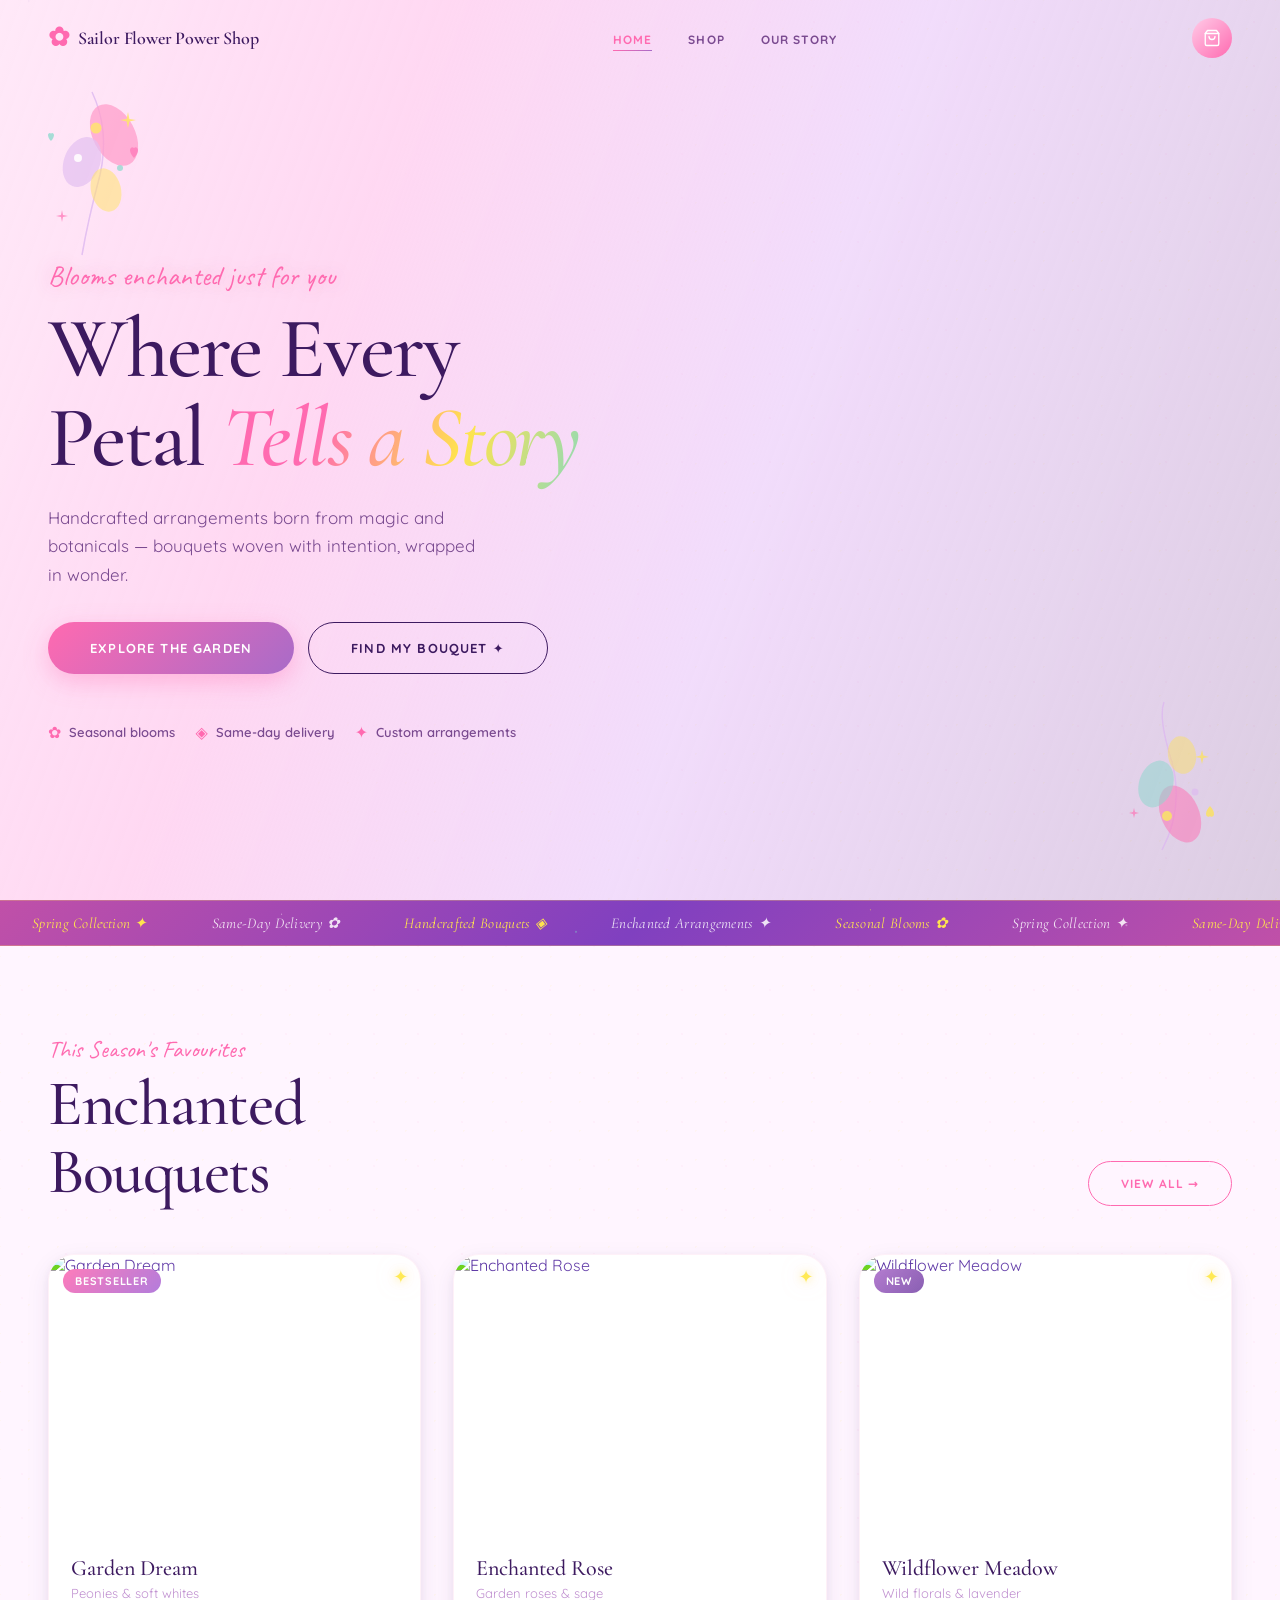
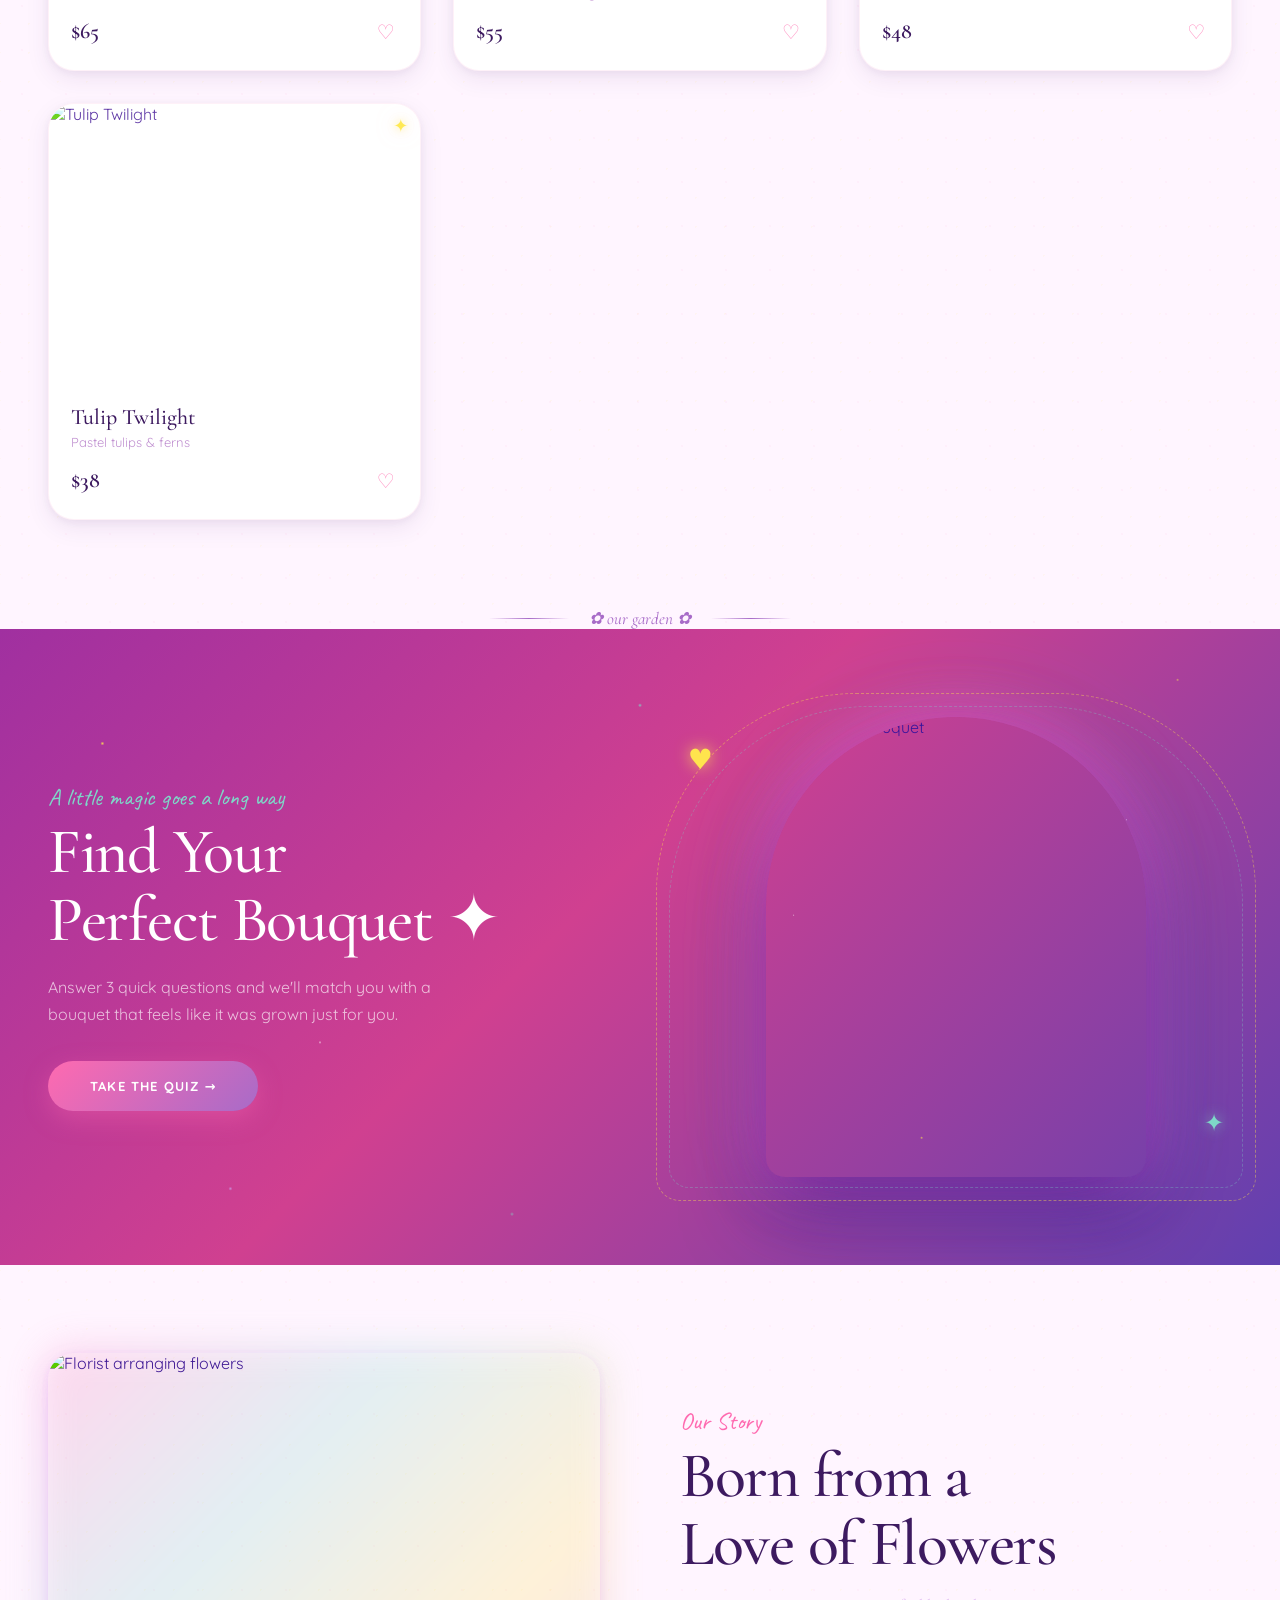
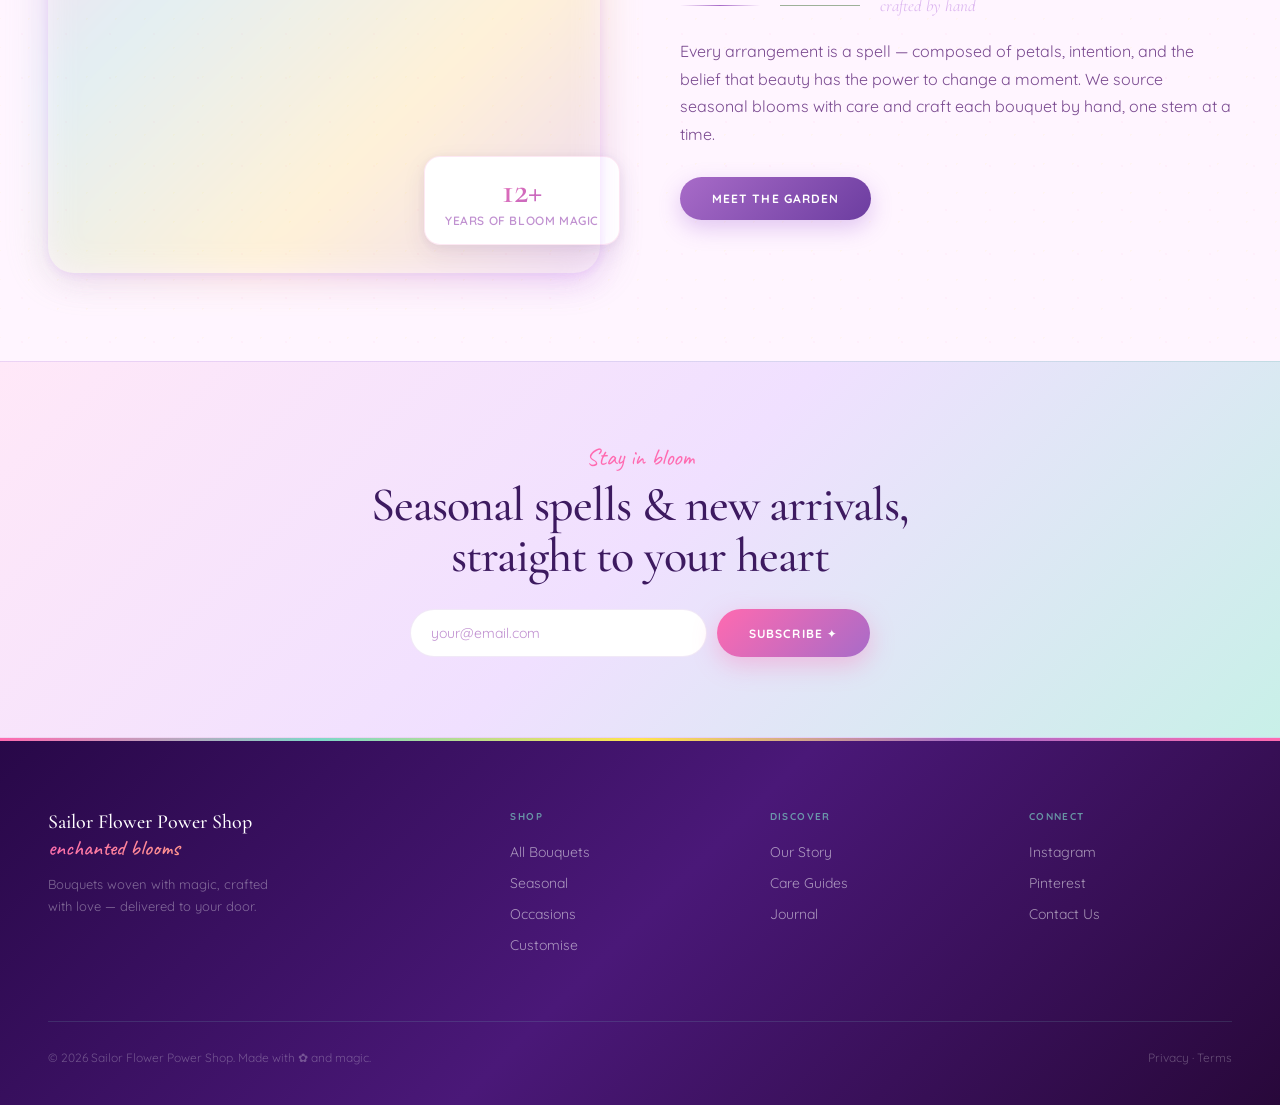
==== commit 5ad2adb9: "Anime kawaii image treatment — filters, pastel overlays, sparkle frames - CSS filter: saturate(1.55-" ====
--- a/index.html
+++ b/index.html
@@ -41,24 +41,37 @@
     <!-- sparkle layer -->
     <div class="hero-sparkle-layer" id="sparkle-layer"></div>
 
-    <!-- botanical corner decor -->
-    <svg class="hero-corner hero-corner-tl" width="130" height="170" viewBox="0 0 130 170" fill="none" aria-hidden="true">
-      <path d="M65 10 Q82 45 74 85 Q62 128 56 160" stroke="#C9A8E0" stroke-width="1.4" fill="none"/>
-      <ellipse cx="82" cy="52" rx="19" ry="30" fill="#FFB3D9" opacity=".7" transform="rotate(-28 82 52)"/>
-      <ellipse cx="54" cy="76" rx="16" ry="23" fill="#C9A8E0" opacity=".65" transform="rotate(22 54 76)"/>
-      <ellipse cx="76" cy="100" rx="14" ry="20" fill="#FFD700" opacity=".45" transform="rotate(-14 76 100)"/>
-      <circle cx="68" cy="46" r="5" fill="#FFD700" opacity=".8"/>
-      <circle cx="52" cy="74" r="3.5" fill="#fff" opacity=".9"/>
-      <!-- star sparkles -->
-      <path d="M96 30 L97.2 36 L103 37 L97.2 38.5 L96 44 L94.8 38.5 L89 37 L94.8 36 Z" fill="#FFD700" opacity=".8"/>
-      <path d="M38 120 L39 124 L43 125 L39 126 L38 130 L37 126 L33 125 L37 124 Z" fill="#E91E8C" opacity=".7"/>
+    <!-- kawaii corner decor -->
+    <svg class="hero-corner hero-corner-tl" width="150" height="190" viewBox="0 0 150 190" fill="none" aria-hidden="true">
+      <!-- stem -->
+      <path d="M72 12 Q90 50 80 95 Q68 140 62 175" stroke="#DDB8F0" stroke-width="1.5" fill="none"/>
+      <!-- petals — bright kawaii pink -->
+      <ellipse cx="94" cy="55" rx="21" ry="33" fill="#FF8EC0" opacity=".75" transform="rotate(-28 94 55)"/>
+      <ellipse cx="62" cy="82" rx="18" ry="26" fill="#DDB8F0" opacity=".70" transform="rotate(22 62 82)"/>
+      <ellipse cx="86" cy="110" rx="15" ry="22" fill="#FFE44D" opacity=".55" transform="rotate(-14 86 110)"/>
+      <!-- sparkle stars -->
+      <path d="M108 32 L109.4 39 L116 40 L109.4 41.5 L108 48 L106.6 41.5 L100 40 L106.6 39 Z" fill="#FFE44D" opacity=".9"/>
+      <path d="M42 130 L43 135 L48 136 L43 137 L42 142 L41 137 L36 136 L41 135 Z" fill="#FF6AB0" opacity=".85"/>
+      <!-- kawaii hearts -->
+      <path d="M118 70 C118 68,116 66,114 68 C112 66,110 68,110 70 C110 74,114 78,114 78 C114 78,118 74,118 70Z" fill="#FF6AB0" opacity=".9"/>
+      <path d="M34 55 C34 53.5,32.5 52,31 53.5 C29.5 52,28 53.5,28 55 C28 58,31 61,31 61 C31 61,34 58,34 55Z" fill="#7ED8C8" opacity=".85"/>
+      <!-- small circles -->
+      <circle cx="76" cy="48" r="5.5" fill="#FFE44D" opacity=".85"/>
+      <circle cx="58" cy="78" r="4" fill="#fff" opacity=".95"/>
+      <circle cx="100" cy="88" r="3" fill="#7ED8C8" opacity=".8"/>
     </svg>
-    <svg class="hero-corner hero-corner-br" width="110" height="150" viewBox="0 0 110 150" fill="none" aria-hidden="true">
-      <path d="M45 8 Q64 46 54 88 Q42 128 48 142" stroke="#C9A8E0" stroke-width="1.4" fill="none"/>
-      <ellipse cx="60" cy="42" rx="17" ry="26" fill="#E91E8C" opacity=".5" transform="rotate(24 60 42)"/>
-      <ellipse cx="40" cy="68" rx="15" ry="21" fill="#C9A8E0" opacity=".6" transform="rotate(-18 40 68)"/>
-      <circle cx="50" cy="40" r="4" fill="#FFD700" opacity=".85"/>
-      <path d="M78 90 L79.2 95 L84 96 L79.2 97 L78 102 L76.8 97 L72 96 L76.8 95 Z" fill="#FFD700" opacity=".75"/>
+    <svg class="hero-corner hero-corner-br" width="130" height="168" viewBox="0 0 130 168" fill="none" aria-hidden="true">
+      <path d="M52 10 Q74 52 62 98 Q48 142 54 158" stroke="#DDB8F0" stroke-width="1.5" fill="none"/>
+      <ellipse cx="70" cy="46" rx="19" ry="30" fill="#FF6AB0" opacity=".60" transform="rotate(24 70 46)"/>
+      <ellipse cx="46" cy="76" rx="17" ry="24" fill="#7ED8C8" opacity=".55" transform="rotate(-18 46 76)"/>
+      <ellipse cx="72" cy="105" rx="14" ry="19" fill="#FFE44D" opacity=".50" transform="rotate(10 72 105)"/>
+      <!-- stars -->
+      <path d="M92 96 L93.4 102 L99 103 L93.4 104.5 L92 110 L90.6 104.5 L85 103 L90.6 102 Z" fill="#FFE44D" opacity=".85"/>
+      <path d="M24 42 L25 46 L29 47 L25 48 L24 52 L23 48 L19 47 L23 46 Z" fill="#FF6AB0" opacity=".8"/>
+      <!-- hearts -->
+      <path d="M104 46 C104 44,102 42,100 44 C98 42,96 44,96 46 C96 50,100 54,100 54 C100 54,104 50,104 46Z" fill="#FFE44D" opacity=".9"/>
+      <circle cx="57" cy="44" r="5" fill="#FFE44D" opacity=".9"/>
+      <circle cx="85" cy="68" r="3.5" fill="#DDB8F0" opacity=".85"/>
     </svg>
 
     <div class="hero-content">
@@ -301,7 +314,7 @@
   <!-- ── Watson Assistant Chat ── -->
   <script>
     window.watsonAssistantChatOptions = {
-      integrationID: "76da8483-91d7-4ba9-a647-1d5b6c81d4c4",
+      integrationID: "d4d0ec75-9d39-45fe-8f8e-cca0a8829a76",
       region: "https://integrations.au-syd.assistant.watson.appdomain.cloud",
       serviceInstanceID: "3f16e26c-b5b8-44f5-9fed-8a8712f2b3bf",
       onLoad: async (instance) => { await instance.render(); }
--- a/css/style.css
+++ b/css/style.css
@@ -1,5 +1,5 @@
 /* ============================================================
-   Sailor Flower Power Shop — Sailor Moon Magical Theme
+   Sailor Flower Power Shop — Kawaii Sailor Moon Theme
    Fonts: Cormorant Garamond · Quicksand · Caveat
    ============================================================ */
 
@@ -7,37 +7,39 @@
 
 /* ── Tokens ── */
 :root {
-  /* Sailor Moon palette */
-  --ivory:       #FFF0F8;   /* magical pink-white */
-  --cream:       #FFE0F2;   /* pink cream */
-  --cream-2:     #FFCCE9;   /* deeper pink */
-  --sage:        #C9A8E0;   /* soft lavender (replaces sage) */
-  --sage-deep:   #9B59D0;   /* vivid purple */
-  --sage-mist:   #EDD9F5;   /* lavender mist */
-  --blush:       #FFB3D9;   /* hot pink mist */
-  --blush-deep:  #FF6FA8;   /* hot pink */
-  --rose:        #E91E8C;   /* Sailor Moon magenta */
-  --rose-deep:   #C2185B;   /* deep magenta */
-  --gold:        #FFD700;   /* starlight gold */
-  --gold-soft:   #FFF3B0;   /* champagne gold */
-  --ink:         #1A0A2E;   /* deep cosmic purple */
-  --ink-soft:    #6B3F7A;   /* medium purple */
-  --muted:       #B07CC0;   /* muted lavender */
-  --pearl:       #FFF5FF;   /* pearl white */
+  /* Kawaii Sailor Moon palette — pastel candy */
+  --ivory:       #FFF5FF;   /* pearl white */
+  --cream:       #FFE8F8;   /* cotton candy pink */
+  --cream-2:     #FFD5F0;   /* deeper candy pink */
+  --sage:        #DDB8F0;   /* pastel lavender */
+  --sage-deep:   #A86BC8;   /* soft purple */
+  --sage-mist:   #F0E0FF;   /* lavender mist */
+  --teal:        #7ED8C8;   /* kawaii mint teal */
+  --teal-soft:   #C8F0E8;   /* pale mint */
+  --blush:       #FFCCE8;   /* soft candy pink */
+  --blush-deep:  #FF8EC0;   /* pastel hot pink */
+  --rose:        #FF6AB0;   /* kawaii candy pink */
+  --rose-deep:   #E0399A;   /* deeper candy pink */
+  --gold:        #FFE44D;   /* butter yellow */
+  --gold-soft:   #FFF7C0;   /* pale butter */
+  --ink:         #3D1A60;   /* soft cosmic deep purple */
+  --ink-soft:    #7A4A90;   /* medium purple */
+  --muted:       #C090D0;   /* pastel lavender */
+  --pearl:       #FFFAFF;   /* pearl white */
   --sparkle-col: #FFFBFF;
-  --line:        rgba(45,27,53,0.12);
+  --line:        rgba(160,107,200,0.15);
 
   --font-display: "Cormorant Garamond", Georgia, serif;
   --font-body:    "Quicksand", system-ui, sans-serif;
   --font-script:  "Caveat", cursive;
 
-  --shadow-soft:  0 12px 32px -8px rgba(155,89,208,0.18), 0 2px 8px rgba(155,89,208,0.1);
-  --shadow-card:  0 2px 8px rgba(26,10,46,0.07), 0 8px 24px rgba(26,10,46,0.09);
-  --shadow-hover: 0 16px 48px -8px rgba(233,30,140,0.28), 0 4px 16px rgba(233,30,140,0.14);
-  --shadow-pink:  0 12px 32px -8px rgba(233,30,140,0.30), 0 2px 8px rgba(233,30,140,0.16);
-
-  --radius:      20px;
-  --radius-sm:   12px;
+  --shadow-soft:  0 12px 32px -8px rgba(168,107,200,0.22), 0 2px 8px rgba(168,107,200,0.12);
+  --shadow-card:  0 2px 8px rgba(61,26,96,0.06), 0 8px 24px rgba(61,26,96,0.08);
+  --shadow-hover: 0 16px 48px -8px rgba(255,106,176,0.32), 0 4px 16px rgba(255,106,176,0.16);
+  --shadow-pink:  0 12px 32px -8px rgba(255,106,176,0.34), 0 2px 8px rgba(255,106,176,0.18);
+
+  --radius:      26px;
+  --radius-sm:   16px;
   --radius-pill: 999px;
 }
 
@@ -47,6 +49,12 @@
 body {
   font-family: var(--font-body);
   background: var(--ivory);
+  /* subtle kawaii star + dot pattern */
+  background-image:
+    radial-gradient(circle, rgba(255,180,220,.10) 1px, transparent 1px),
+    radial-gradient(circle, rgba(255,228,77,.07) 1px, transparent 1px);
+  background-size: 44px 44px, 29px 29px;
+  background-position: 0 0, 14px 14px;
   color: var(--ink);
   -webkit-font-smoothing: antialiased;
   overflow-x: hidden;
@@ -94,8 +102,8 @@
   to   { opacity: 1; transform: translateY(0); }
 }
 @keyframes pulse-glow {
-  0%,100% { box-shadow: 0 0 20px rgba(233,30,140,.5), 0 0 40px rgba(155,89,208,.2); }
-  50%      { box-shadow: 0 0 40px rgba(233,30,140,.8), 0 0 80px rgba(155,89,208,.4); }
+  0%,100% { box-shadow: 0 0 20px rgba(255,106,176,.5), 0 0 40px rgba(168,107,200,.3); }
+  50%      { box-shadow: 0 0 40px rgba(255,106,176,.8), 0 0 80px rgba(126,216,200,.3); }
 }
 @keyframes marquee {
   from { transform: translateX(0); }
@@ -112,6 +120,15 @@
   0%   { transform: scale(0) rotate(0deg);   opacity: 0; }
   50%  { transform: scale(1.3) rotate(90deg); opacity: 1; }
   100% { transform: scale(0) rotate(180deg); opacity: 0; }
+}
+@keyframes heart-float {
+  0%,100% { transform: translateY(0) scale(1) rotate(-6deg); }
+  50%      { transform: translateY(-14px) scale(1.12) rotate(6deg); }
+}
+@keyframes kawaii-bounce {
+  0%,100% { transform: scale(1); }
+  30%      { transform: scale(1.08) translateY(-4px); }
+  60%      { transform: scale(.96); }
 }
 
 /* ── Page entry ── */
@@ -216,14 +233,15 @@
   white-space: nowrap;
 }
 .btn-primary {
-  background: linear-gradient(135deg, var(--rose) 0%, #9B59D0 100%);
+  background: linear-gradient(135deg, var(--rose) 0%, var(--sage-deep) 100%);
   color: #fff;
-  box-shadow: 0 8px 24px rgba(233,30,140,.35);
+  box-shadow: 0 8px 24px rgba(255,106,176,.35);
 }
 .btn-primary:hover {
-  background: linear-gradient(135deg, #C2185B 0%, #7B3DB0 100%);
-  transform: translateY(-2px);
-  box-shadow: 0 12px 36px rgba(233,30,140,.5);
+  background: linear-gradient(135deg, var(--rose-deep) 0%, #8840B8 100%);
+  transform: translateY(-3px) scale(1.02);
+  box-shadow: 0 14px 36px rgba(255,106,176,.50);
+  animation: kawaii-bounce .4s ease-out;
 }
 .btn-sage {
   background: linear-gradient(135deg, var(--sage-deep), #6C3DA0);
@@ -325,18 +343,20 @@
   object-position: center 40%;
   transform: scale(1.04);
   transition: transform 8s ease-out;
+  /* dreamy anime bloom effect */
+  filter: saturate(1.65) brightness(1.12) contrast(1.04) hue-rotate(-15deg);
 }
 .hero-img.loaded { transform: scale(1); }
-/* Sailor Moon magical overlay: warm pink → lavender → deep cosmic */
+/* Kawaii overlay: cotton candy pink → soft lavender → pale mint */
 .hero-overlay {
   position: absolute;
   inset: 0;
   background: linear-gradient(
     110deg,
-    rgba(255,220,238,.94) 0%,
-    rgba(255,200,230,.82) 30%,
-    rgba(200,150,220,.45) 60%,
-    rgba(26,10,46,.25) 100%
+    rgba(255,232,248,.96) 0%,
+    rgba(255,210,240,.84) 28%,
+    rgba(220,180,245,.38) 58%,
+    rgba(61,26,96,.18) 100%
   );
 }
 .hero-petal-rain {
@@ -383,7 +403,7 @@
 }
 .hero-title em {
   font-style: italic;
-  background: linear-gradient(110deg, var(--rose) 20%, var(--gold) 45%, #9B59D0 70%, var(--rose) 90%);
+  background: linear-gradient(110deg, var(--rose) 15%, var(--gold) 35%, var(--teal) 55%, var(--sage-deep) 70%, var(--rose) 90%);
   background-size: 200% auto;
   -webkit-background-clip: text;
   background-clip: text;
@@ -423,11 +443,23 @@
 
 /* ── Marquee ── */
 .marquee-wrap {
-  background: linear-gradient(135deg, #1A0A2E 0%, #3D1060 50%, #1A0A2E 100%);
+  background: linear-gradient(135deg, #C050A8 0%, #8040C0 50%, #C050A8 100%);
   overflow: hidden;
-  padding: 14px 0;
-  border-top: 1px solid rgba(255,215,0,.15);
-  border-bottom: 1px solid rgba(255,215,0,.15);
+  padding: 13px 0;
+  border-top: 1px solid rgba(255,228,77,.25);
+  border-bottom: 1px solid rgba(255,228,77,.25);
+  position: relative;
+}
+.marquee-wrap::before {
+  content: '';
+  position: absolute; inset: 0;
+  background-image:
+    radial-gradient(1.5px 1.5px at 8% 50%, rgba(255,228,77,.6) 0%, transparent 100%),
+    radial-gradient(1px 1px at 22% 30%, rgba(255,255,255,.5) 0%, transparent 100%),
+    radial-gradient(1.5px 1.5px at 45% 70%, rgba(126,216,200,.6) 0%, transparent 100%),
+    radial-gradient(1px 1px at 68% 20%, rgba(255,228,77,.5) 0%, transparent 100%),
+    radial-gradient(1.5px 1.5px at 88% 55%, rgba(255,255,255,.4) 0%, transparent 100%);
+  pointer-events: none;
 }
 .marquee-track {
   display: flex;
@@ -440,7 +472,7 @@
   font-family: var(--font-display);
   font-style: italic;
   font-size: 15px;
-  color: rgba(255,255,255,.75);
+  color: rgba(255,255,255,.85);
   padding: 0 32px;
   letter-spacing: .02em;
 }
@@ -472,9 +504,9 @@
   border: 1px solid rgba(233,30,140,.06);
 }
 .product-card:hover {
-  transform: translateY(-6px);
+  transform: translateY(-8px) scale(1.01);
   box-shadow: var(--shadow-hover);
-  border-color: rgba(233,30,140,.15);
+  border-color: rgba(255,106,176,.2);
 }
 .product-img-wrap {
   position: relative;
@@ -484,13 +516,41 @@
 .product-img-wrap img {
   width: 100%; height: 100%;
   object-fit: cover;
-  transition: transform .5s ease;
-}
-.product-card:hover .product-img-wrap img { transform: scale(1.06); }
+  transition: transform .5s ease, filter .4s ease;
+  /* anime-style: lift saturation, soften shadows, push toward pink-warm */
+  filter: saturate(1.55) brightness(1.1) contrast(1.06) hue-rotate(-10deg);
+}
+.product-card:hover .product-img-wrap img {
+  transform: scale(1.06);
+  filter: saturate(1.85) brightness(1.14) contrast(1.08) hue-rotate(-12deg);
+}
+/* pastel screen overlay — mimics anime cel shading highlight */
+.product-img-wrap::after {
+  content: '';
+  position: absolute; inset: 0;
+  background:
+    radial-gradient(ellipse at 40% 28%, rgba(255,232,248,.22) 0%, transparent 55%),
+    linear-gradient(160deg, rgba(255,210,240,.12) 0%, rgba(180,160,255,.10) 100%);
+  mix-blend-mode: screen;
+  pointer-events: none;
+  z-index: 1;
+}
+/* animated sparkle in top-right corner */
+.product-img-wrap::before {
+  content: '✦';
+  position: absolute; top: 10px; right: 12px;
+  color: rgba(255,232,77,.95);
+  font-size: 18px;
+  z-index: 3;
+  animation: twinkle 2.8s ease-in-out infinite;
+  pointer-events: none;
+  text-shadow: 0 0 10px rgba(255,232,77,.7), 0 0 20px rgba(255,180,220,.5);
+}
 .product-overlay {
   position: absolute;
   inset: 0;
-  background: rgba(26,10,46,.28);
+  background: rgba(168,60,168,.25);
+  backdrop-filter: blur(2px);
   display: flex;
   align-items: center;
   justify-content: center;
@@ -541,8 +601,17 @@
   transition: transform .2s, color .2s;
   padding: 4px;
 }
-.product-heart:hover { transform: scale(1.25); color: var(--rose); }
-.product-heart.active { color: var(--rose); }
+.product-heart:hover { transform: scale(1.3) rotate(-8deg); color: var(--rose); }
+.product-heart.active { color: var(--rose); animation: heart-float 1.8s ease-in-out infinite; }
+
+/* stagger product card sparkles */
+.product-card:nth-child(2) .product-img-wrap::before { animation-delay: .8s; }
+.product-card:nth-child(3) .product-img-wrap::before { animation-delay: 1.6s; }
+.product-card:nth-child(4) .product-img-wrap::before { animation-delay: 2.2s; }
+.product-card:nth-child(5) .product-img-wrap::before { animation-delay: .4s; }
+.product-card:nth-child(6) .product-img-wrap::before { animation-delay: 1.2s; }
+.product-card:nth-child(7) .product-img-wrap::before { animation-delay: 2.6s; }
+.product-card:nth-child(8) .product-img-wrap::before { animation-delay: .6s; }
 
 /* ── Filter bar ── */
 .filter-bar {
@@ -569,7 +638,8 @@
   background: linear-gradient(135deg, var(--rose), var(--sage-deep));
   color: #fff;
   border-color: transparent;
-  box-shadow: 0 4px 14px rgba(233,30,140,.25);
+  box-shadow: 0 4px 16px rgba(255,106,176,.28);
+  transform: translateY(-1px);
 }
 
 /* ────────────────────────────────────────────
@@ -577,23 +647,24 @@
    ──────────────────────────────────────────── */
 .quiz-section {
   position: relative;
-  background: linear-gradient(135deg, #1A0A2E 0%, #3D1060 45%, #0D1A3E 100%);
+  background: linear-gradient(135deg, #A030A0 0%, #D04090 45%, #6040B0 100%);
   overflow: hidden;
 }
-/* star sparkles in quiz section */
+/* kawaii sparkle + heart dots in quiz section */
 .quiz-section::before {
   content: '';
   position: absolute;
   inset: 0;
   background-image:
-    radial-gradient(1.5px 1.5px at 10% 20%, rgba(255,215,0,.7) 0%, transparent 100%),
-    radial-gradient(1.5px 1.5px at 30% 60%, rgba(255,255,255,.5) 0%, transparent 100%),
-    radial-gradient(1px 1px at 55% 15%, rgba(255,179,217,.8) 0%, transparent 100%),
-    radial-gradient(1.5px 1.5px at 70% 75%, rgba(255,215,0,.6) 0%, transparent 100%),
-    radial-gradient(1px 1px at 85% 35%, rgba(255,255,255,.6) 0%, transparent 100%),
-    radial-gradient(2px 2px at 20% 85%, rgba(200,150,255,.5) 0%, transparent 100%),
-    radial-gradient(1px 1px at 90% 10%, rgba(255,215,0,.5) 0%, transparent 100%),
-    radial-gradient(1.5px 1.5px at 45% 90%, rgba(255,255,255,.4) 0%, transparent 100%);
+    radial-gradient(2px 2px at 8% 18%, rgba(255,228,77,.85) 0%, transparent 100%),
+    radial-gradient(1.5px 1.5px at 25% 65%, rgba(255,255,255,.6) 0%, transparent 100%),
+    radial-gradient(2px 2px at 50% 12%, rgba(126,216,200,.8) 0%, transparent 100%),
+    radial-gradient(1.5px 1.5px at 72% 80%, rgba(255,228,77,.7) 0%, transparent 100%),
+    radial-gradient(1px 1px at 88% 30%, rgba(255,255,255,.65) 0%, transparent 100%),
+    radial-gradient(2px 2px at 18% 88%, rgba(200,168,240,.7) 0%, transparent 100%),
+    radial-gradient(1.5px 1.5px at 92% 8%, rgba(255,228,77,.6) 0%, transparent 100%),
+    radial-gradient(2px 2px at 40% 92%, rgba(126,216,200,.55) 0%, transparent 100%),
+    radial-gradient(1px 1px at 62% 45%, rgba(255,255,255,.5) 0%, transparent 100%);
   pointer-events: none;
 }
 .quiz-inner {
@@ -606,7 +677,7 @@
   align-items: center;
   position: relative; z-index: 1;
 }
-.quiz-content .section-sub { color: var(--gold); }
+.quiz-content .section-sub { color: var(--teal); }
 .quiz-content .section-title { color: #fff; }
 .quiz-desc {
   font-size: 16px;
@@ -620,20 +691,47 @@
   display: flex;
   justify-content: center;
 }
+/* floating heart top-left of quiz image */
+.quiz-img-wrap::before {
+  content: '♥';
+  position: absolute; top: 24px; left: 8px;
+  font-size: 28px; color: var(--gold);
+  animation: heart-float 3s ease-in-out infinite;
+  text-shadow: 0 0 16px rgba(255,228,77,.8);
+  z-index: 5;
+}
+/* floating star bottom-right */
+.quiz-img-wrap::after {
+  content: '✦';
+  position: absolute; bottom: 40px; right: 8px;
+  font-size: 24px; color: var(--teal);
+  animation: heart-float 3.5s ease-in-out infinite .8s;
+  text-shadow: 0 0 14px rgba(126,216,200,.8);
+  z-index: 5;
+}
 .quiz-img {
   width: 380px;
   height: 460px;
   object-fit: cover;
   border-radius: 200px 200px 20px 20px;
-  box-shadow: 0 32px 80px rgba(0,0,0,.45), 0 0 60px rgba(233,30,140,.25);
+  box-shadow: 0 32px 80px rgba(40,8,72,.50), 0 0 60px rgba(255,106,176,.35), 0 0 100px rgba(126,216,200,.2);
   animation: float-soft 6s ease-in-out infinite;
+  filter: saturate(1.65) brightness(1.12) contrast(1.05) hue-rotate(-12deg);
 }
 .quiz-sparkle-ring {
   position: absolute;
   inset: -24px;
-  border: 1px dashed rgba(255,215,0,.3);
+  border: 1.5px dashed rgba(255,228,77,.4);
   border-radius: 200px 200px 24px 24px;
   animation: spin-slow 30s linear infinite;
+}
+.quiz-sparkle-ring::after {
+  content: '';
+  position: absolute;
+  inset: 12px;
+  border: 1px dashed rgba(126,216,200,.3);
+  border-radius: 200px 200px 20px 20px;
+  animation: spin-slow 20s linear infinite reverse;
 }
 
 /* ────────────────────────────────────────────
@@ -647,9 +745,9 @@
 .quiz-modal.open { display: flex; }
 .quiz-backdrop {
   position: absolute; inset: 0;
-  background: rgba(26,10,46,.7);
-  backdrop-filter: blur(12px);
-  -webkit-backdrop-filter: blur(12px);
+  background: rgba(61,26,96,.65);
+  backdrop-filter: blur(16px);
+  -webkit-backdrop-filter: blur(16px);
 }
 .quiz-box {
   position: relative;
@@ -659,7 +757,7 @@
   padding: 48px;
   width: 90%;
   max-width: 520px;
-  box-shadow: 0 32px 80px rgba(26,10,46,.4), 0 0 0 1px rgba(233,30,140,.12);
+  box-shadow: 0 32px 80px rgba(61,26,96,.38), 0 0 0 2px rgba(255,106,176,.18);
   animation: bloom-in .4s ease-out both;
 }
 .quiz-close {
@@ -736,12 +834,28 @@
   gap: 80px;
   align-items: center;
 }
-.about-snippet-img-wrap { position: relative; }
+.about-snippet-img-wrap {
+  position: relative;
+}
+/* kawaii glow halo behind image */
+.about-snippet-img-wrap::before {
+  content: '';
+  position: absolute;
+  inset: -8px;
+  border-radius: calc(var(--radius) + 8px);
+  background: linear-gradient(135deg, var(--rose), var(--teal), var(--gold), var(--sage-deep));
+  opacity: .22;
+  filter: blur(18px);
+  z-index: 0;
+  animation: pulse-glow 4s ease-in-out infinite;
+}
+.about-snippet-img-wrap img { position: relative; z-index: 1; }
 .about-snippet-img {
   width: 100%; height: 520px;
   object-fit: cover;
   border-radius: var(--radius);
   box-shadow: var(--shadow-soft);
+  filter: saturate(1.6) brightness(1.1) hue-rotate(-10deg);
 }
 .about-snippet-badge {
   position: absolute;
@@ -782,7 +896,7 @@
    NEWSLETTER
    ──────────────────────────────────────────── */
 .newsletter-section {
-  background: linear-gradient(135deg, var(--cream) 0%, var(--sage-mist) 100%);
+  background: linear-gradient(135deg, var(--cream) 0%, var(--sage-mist) 50%, var(--teal-soft) 100%);
   border-top: 1px solid var(--line);
   border-bottom: 1px solid var(--line);
   padding: 80px 48px;
@@ -816,8 +930,14 @@
    FOOTER
    ──────────────────────────────────────────── */
 .footer {
-  background: linear-gradient(135deg, #0D0518 0%, #1A0A2E 50%, #0D0A20 100%);
+  background: linear-gradient(135deg, #280848 0%, #4A1878 50%, #28083A 100%);
   padding: 72px 48px 40px;
+  position: relative;
+}
+.footer::before {
+  content: '';
+  position: absolute; top: 0; left: 0; right: 0; height: 3px;
+  background: linear-gradient(90deg, var(--rose), var(--teal), var(--gold), var(--sage-deep), var(--rose));
 }
 .footer-inner {
   max-width: 1320px; margin: 0 auto;
@@ -825,7 +945,7 @@
   grid-template-columns: 2fr 1fr 1fr 1fr;
   gap: 56px;
   padding-bottom: 56px;
-  border-bottom: 1px solid rgba(255,215,0,.12);
+  border-bottom: 1px solid rgba(126,216,200,.15);
 }
 .footer-logo {
   font-family: var(--font-display);
@@ -852,7 +972,7 @@
 .footer-col h4 {
   font-size: 10px; font-weight: 700;
   letter-spacing: .14em; text-transform: uppercase;
-  color: rgba(255,215,0,.5);
+  color: rgba(126,216,200,.65);
   margin-bottom: 18px;
 }
 .footer-col li { margin-bottom: 11px; }
@@ -869,7 +989,7 @@
   justify-content: space-between;
   align-items: center;
   font-size: 12px;
-  color: rgba(255,255,255,.22);
+  color: rgba(255,255,255,.28);
 }
 
 /* ────────────────────────────────────────────
@@ -877,7 +997,7 @@
    ──────────────────────────────────────────── */
 .page-hero {
   padding: 140px 48px 72px;
-  background: linear-gradient(135deg, var(--ivory) 0%, var(--cream) 50%, var(--sage-mist) 100%);
+  background: linear-gradient(135deg, var(--ivory) 0%, var(--cream) 45%, var(--teal-soft) 100%);
   border-bottom: 1px solid var(--line);
   position: relative;
   overflow: hidden;
@@ -915,6 +1035,7 @@
   border-radius: var(--radius);
   box-shadow: var(--shadow-soft);
   margin-bottom: 14px;
+  filter: saturate(1.6) brightness(1.1) hue-rotate(-10deg);
 }
 .detail-thumbs { display: flex; gap: 12px; }
 .detail-thumb {
@@ -1014,10 +1135,11 @@
   width: 100%; height: 100%;
   object-fit: cover;
   object-position: center 30%;
+  filter: saturate(1.6) brightness(1.1) hue-rotate(-12deg);
 }
 .about-hero-overlay {
   position: absolute; inset: 0;
-  background: linear-gradient(to top, rgba(26,10,46,.82) 0%, rgba(155,89,208,.2) 60%, transparent 100%);
+  background: linear-gradient(to top, rgba(40,8,72,.78) 0%, rgba(168,107,200,.22) 60%, transparent 100%);
 }
 .about-hero-text {
   position: relative; z-index: 1;
@@ -1027,7 +1149,7 @@
 .about-hero-text .section-sub { color: var(--gold-soft); }
 .about-hero-text .section-title { color: #fff; }
 .about-values {
-  background: linear-gradient(135deg, var(--ivory), var(--cream));
+  background: linear-gradient(135deg, var(--ivory) 0%, var(--cream) 60%, var(--teal-soft) 100%);
   padding: 88px 48px;
 }
 .about-values-inner {
@@ -1056,11 +1178,13 @@
 .about-story-img {
   width: 100%; height: 500px;
   object-fit: cover; border-radius: var(--radius);
-  box-shadow: var(--shadow-soft);
+  box-shadow: var(--shadow-soft), 0 0 40px rgba(255,106,176,.15), 0 0 80px rgba(126,216,200,.10);
+  filter: saturate(1.6) brightness(1.1) hue-rotate(-10deg);
+  border: 2px solid rgba(255,106,176,.15);
 }
 .about-story-text .section-body { margin: 20px 0 28px; }
 .about-team {
-  background: linear-gradient(135deg, var(--ivory), var(--sage-mist));
+  background: linear-gradient(135deg, var(--sage-mist) 0%, var(--ivory) 50%, var(--cream) 100%);
   padding: 88px 48px;
 }
 .about-team-inner {
@@ -1082,7 +1206,24 @@
   border: 1px solid rgba(233,30,140,.06);
 }
 .team-card:hover { transform: translateY(-5px); box-shadow: var(--shadow-hover); }
-.team-card img { width: 100%; height: 240px; object-fit: cover; }
+.team-card img {
+  width: 100%; height: 240px;
+  object-fit: cover; object-position: center top;
+  filter: saturate(1.5) brightness(1.1) contrast(1.05) hue-rotate(-10deg);
+}
+/* pastel anime portrait overlay */
+.team-card { position: relative; overflow: hidden; }
+.team-card::after {
+  content: '';
+  position: absolute;
+  top: 0; left: 0; right: 0; height: 240px;
+  background:
+    radial-gradient(ellipse at 50% 25%, rgba(255,230,248,.20) 0%, transparent 60%),
+    linear-gradient(180deg, transparent 60%, rgba(240,224,255,.15) 100%);
+  mix-blend-mode: screen;
+  pointer-events: none;
+  z-index: 1;
+}
 .team-card-info { padding: 20px; text-align: left; }
 .team-card-name {
   font-family: var(--font-display);
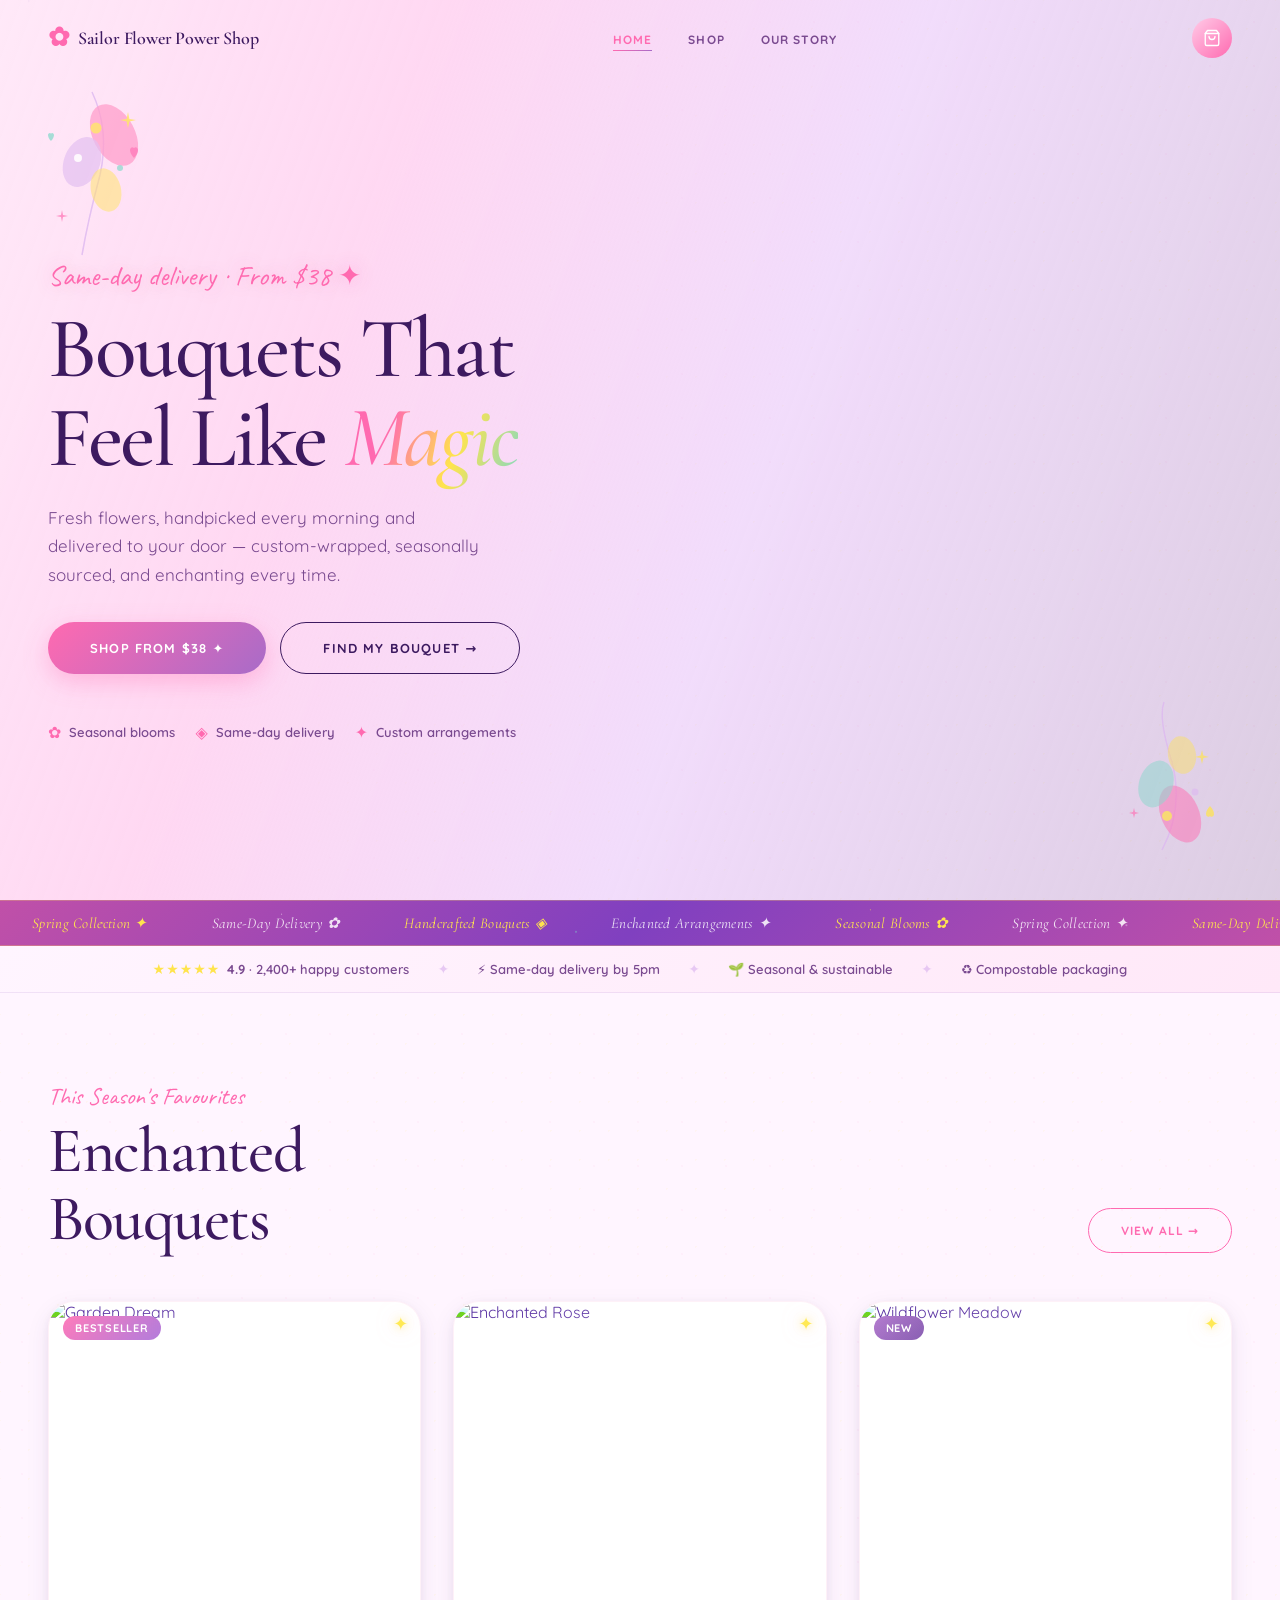
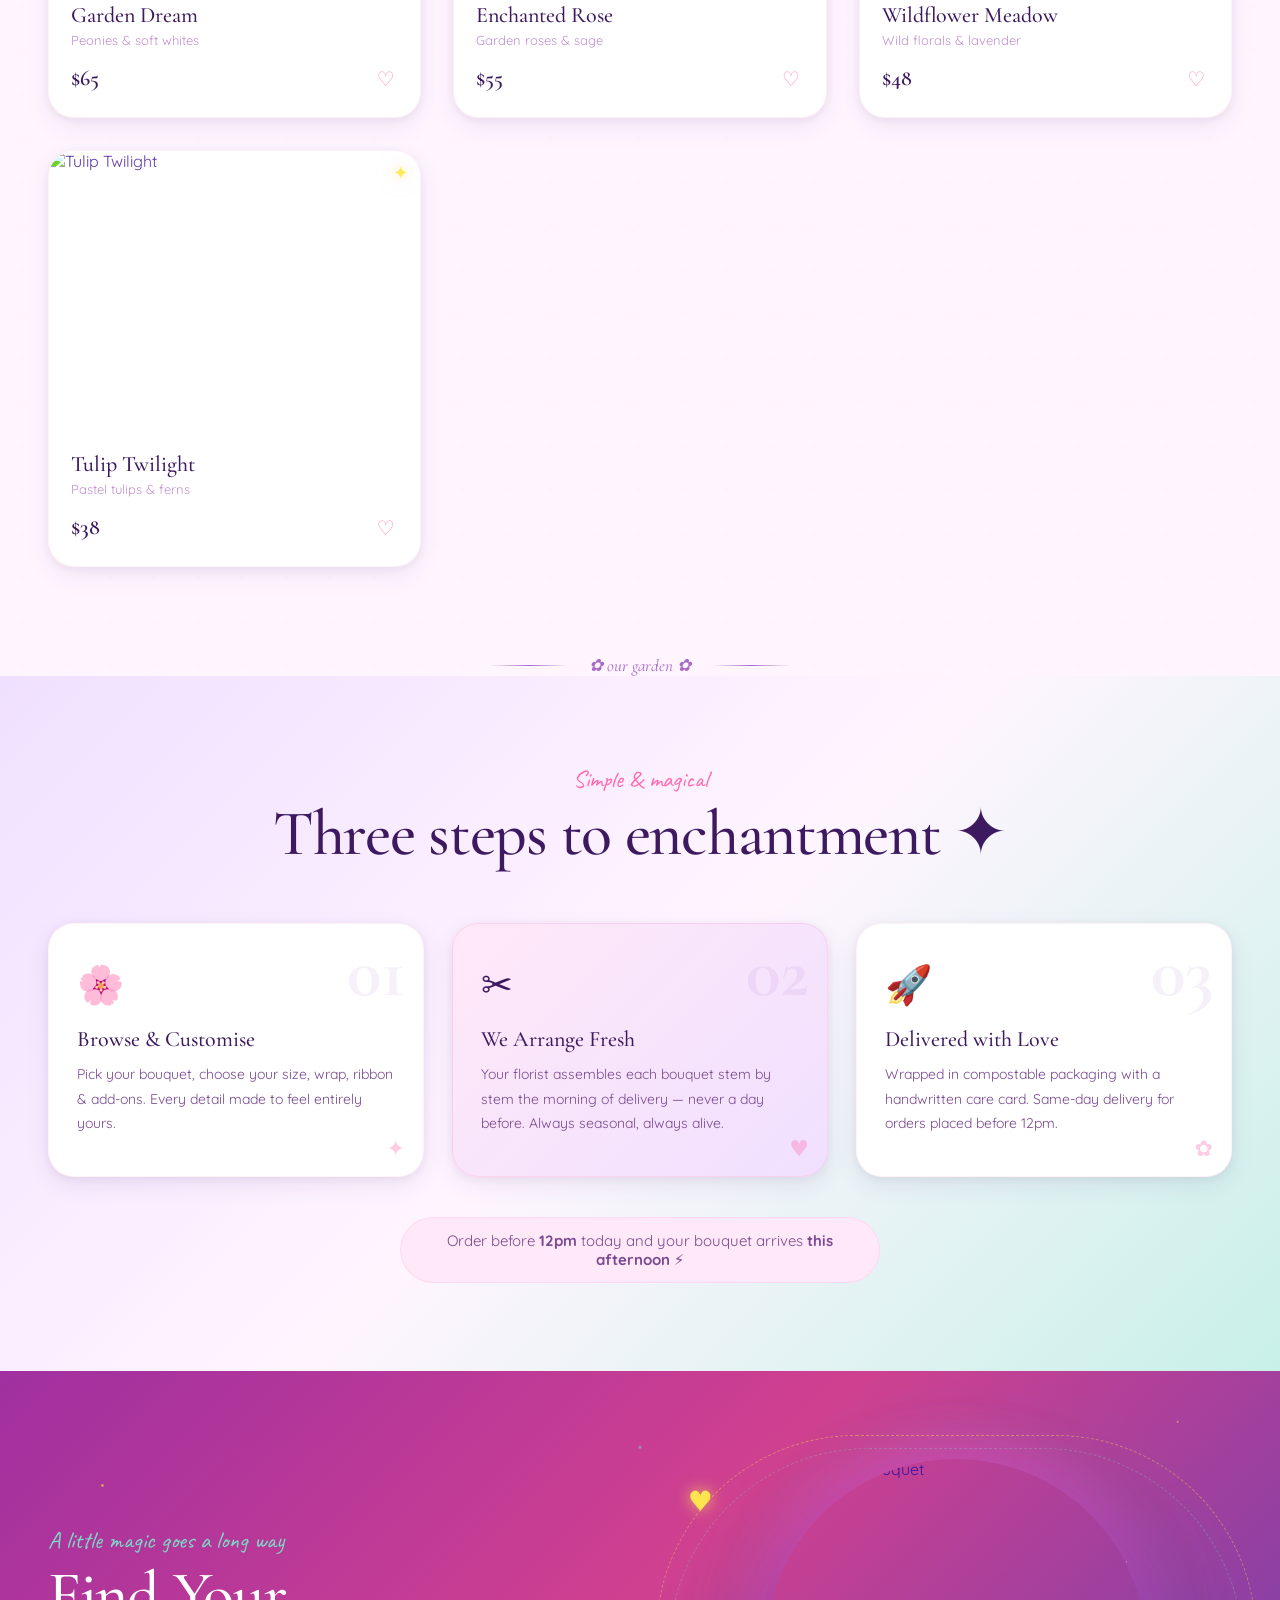
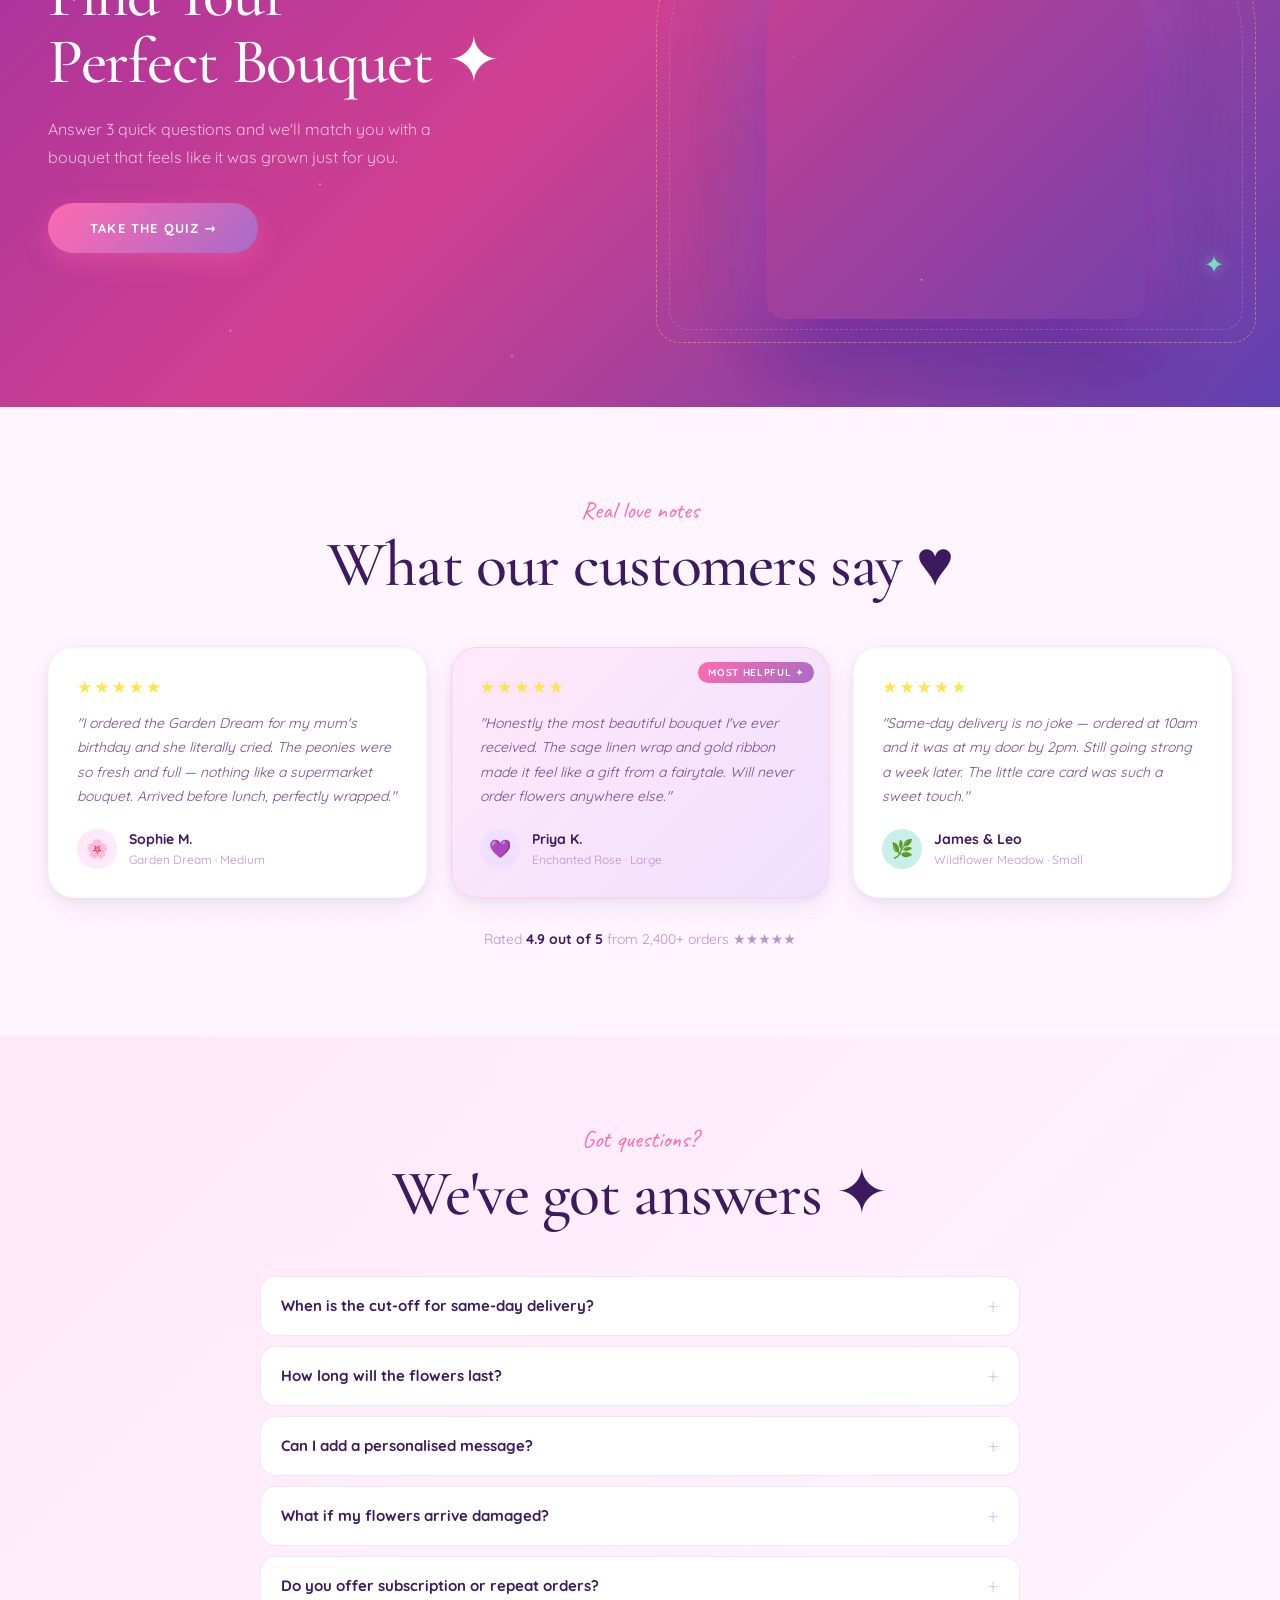
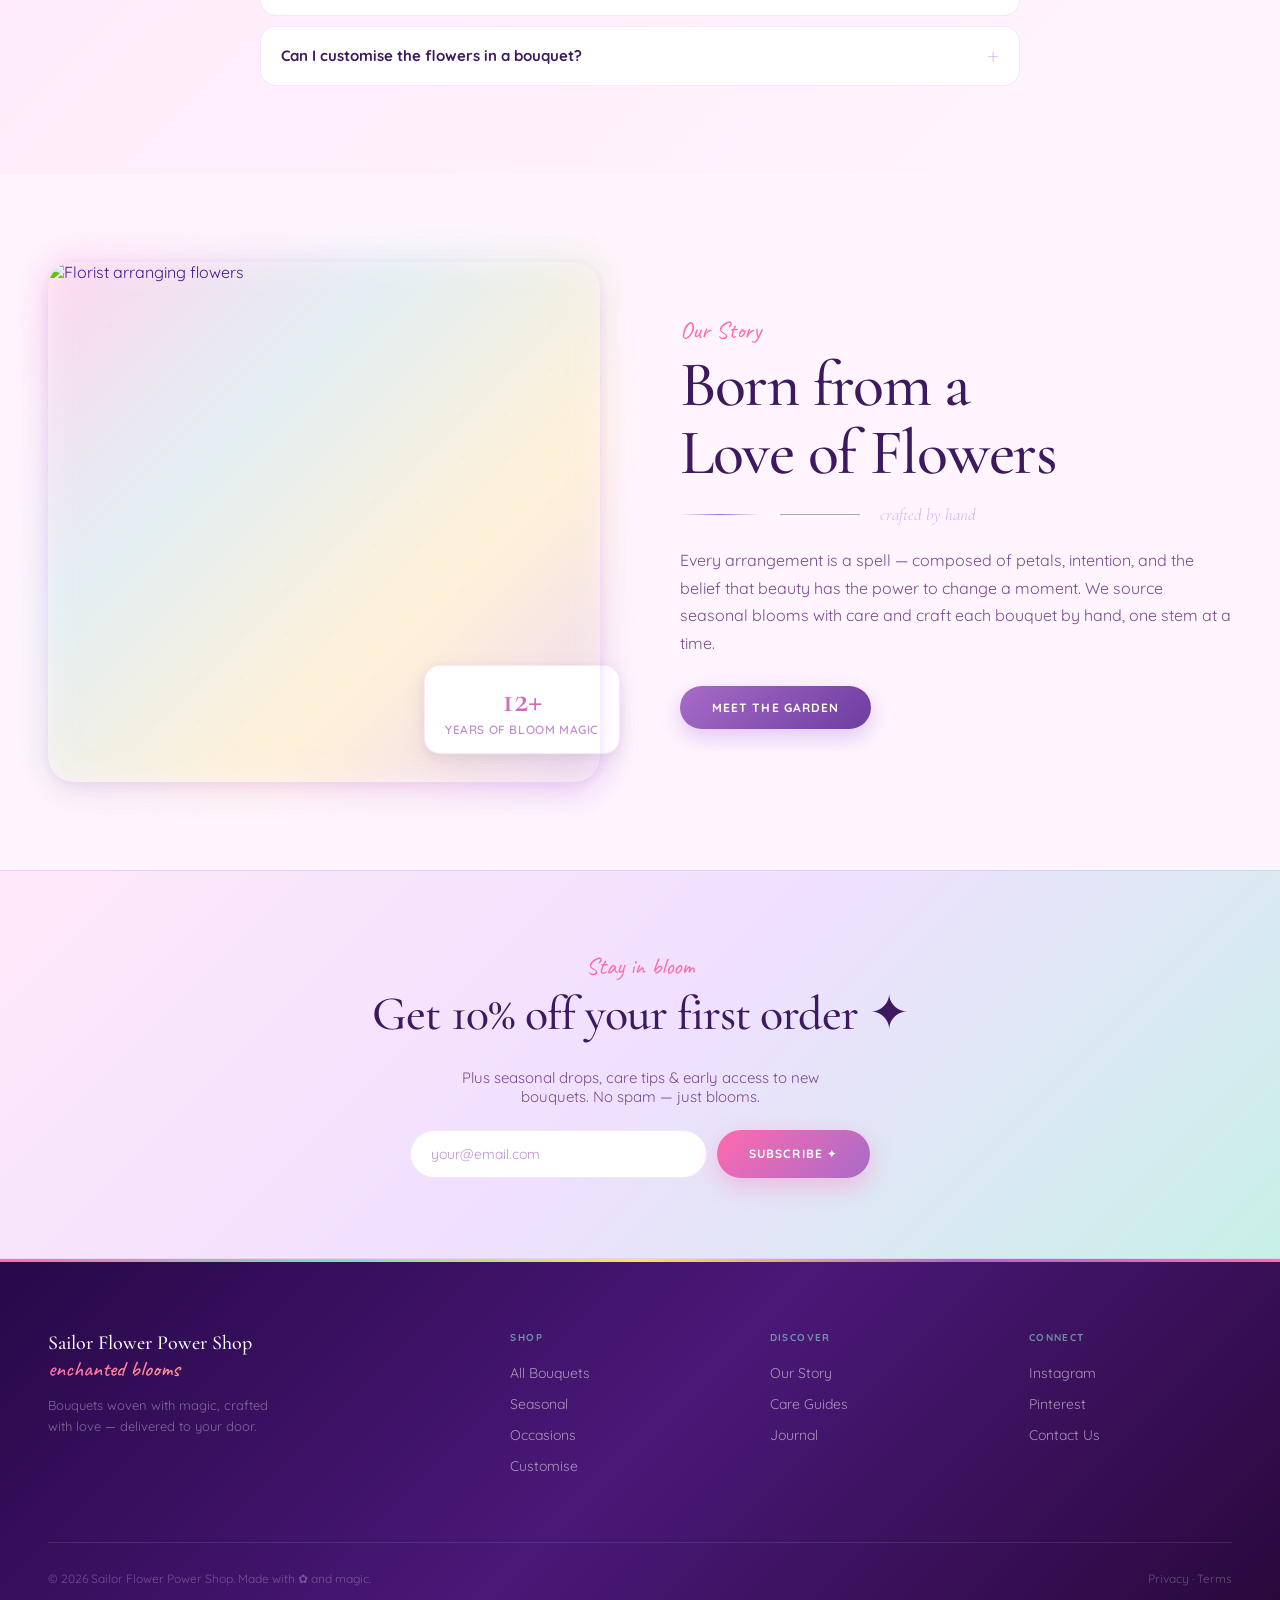
==== commit 8b44bfa8: "Conversion redesign: mobile nav, trust strip, how it works, reviews, FAQ UX audit findings addressed" ====
--- a/index.html
+++ b/index.html
@@ -19,6 +19,9 @@
       <li><a href="about.html">Our Story</a></li>
     </ul>
     <div class="nav-actions">
+      <button class="nav-hamburger" id="nav-hamburger" aria-label="Open menu" aria-expanded="false">
+        <span></span><span></span><span></span>
+      </button>
       <button class="nav-cart-btn" aria-label="Shopping cart">
         <svg viewBox="0 0 24 24"><path d="M6 2L3 6v14a2 2 0 002 2h14a2 2 0 002-2V6l-3-4z"/><line x1="3" y1="6" x2="21" y2="6"/><path d="M16 10a4 4 0 01-8 0"/></svg>
       </button>
@@ -75,16 +78,16 @@
     </svg>
 
     <div class="hero-content">
-      <p class="hero-script">Blooms enchanted just for you</p>
+      <p class="hero-script">Same-day delivery · From $38 ✦</p>
       <h1 class="hero-title">
-        Where Every<br>Petal <em>Tells a Story</em>
+        Bouquets That<br>Feel Like <em>Magic</em>
       </h1>
       <p class="hero-desc">
-        Handcrafted arrangements born from magic and botanicals — bouquets woven with intention, wrapped in wonder.
+        Fresh flowers, handpicked every morning and delivered to your door — custom-wrapped, seasonally sourced, and enchanting every time.
       </p>
       <div class="hero-actions">
-        <a href="shop.html" class="btn btn-primary btn-lg">Explore the Garden</a>
-        <button class="btn btn-ghost btn-lg" onclick="openQuiz()">Find My Bouquet ✦</button>
+        <a href="shop.html" class="btn btn-primary btn-lg">Shop from $38 ✦</a>
+        <button class="btn btn-ghost btn-lg" onclick="openQuiz()">Find My Bouquet →</button>
       </div>
       <div class="hero-badges">
         <div class="hero-badge">
@@ -119,6 +122,22 @@
     </div>
   </div>
 
+  <!-- ── Trust Strip ── -->
+  <div class="trust-strip">
+    <div class="trust-strip-inner">
+      <div class="trust-item">
+        <span class="trust-stars">★★★★★</span>
+        <span><strong>4.9</strong> · 2,400+ happy customers</span>
+      </div>
+      <span class="trust-sep" aria-hidden="true">✦</span>
+      <div class="trust-item">⚡ Same-day delivery by 5pm</div>
+      <span class="trust-sep" aria-hidden="true">✦</span>
+      <div class="trust-item">🌱 Seasonal &amp; sustainable</div>
+      <span class="trust-sep" aria-hidden="true">✦</span>
+      <div class="trust-item">♻️ Compostable packaging</div>
+    </div>
+  </div>
+
   <!-- ── Featured Bouquets ── -->
   <section class="section">
     <div class="featured-header">
@@ -205,6 +224,42 @@
   <div style="max-width:1320px; margin: 0 auto; padding: 0 48px;">
     <div class="lace-divider">✿ our garden ✿</div>
   </div>
+
+  <!-- ── How It Works ── -->
+  <section class="how-it-works">
+    <div class="how-inner">
+      <p class="section-sub" style="text-align:center;">Simple &amp; magical</p>
+      <h2 class="section-title" style="text-align:center; margin-bottom:56px;">Three steps to enchantment ✦</h2>
+      <div class="steps-grid">
+
+        <div class="step-card">
+          <div class="step-num">01</div>
+          <span class="step-icon-wrap">🌸</span>
+          <h3 class="step-title">Browse &amp; Customise</h3>
+          <p class="step-desc">Pick your bouquet, choose your size, wrap, ribbon &amp; add-ons. Every detail made to feel entirely yours.</p>
+          <div class="step-sparkle">✦</div>
+        </div>
+
+        <div class="step-card step-card--accent">
+          <div class="step-num">02</div>
+          <span class="step-icon-wrap">✂️</span>
+          <h3 class="step-title">We Arrange Fresh</h3>
+          <p class="step-desc">Your florist assembles each bouquet stem by stem the morning of delivery — never a day before. Always seasonal, always alive.</p>
+          <div class="step-sparkle">♥</div>
+        </div>
+
+        <div class="step-card">
+          <div class="step-num">03</div>
+          <span class="step-icon-wrap">🚀</span>
+          <h3 class="step-title">Delivered with Love</h3>
+          <p class="step-desc">Wrapped in compostable packaging with a handwritten care card. Same-day delivery for orders placed before 12pm.</p>
+          <div class="step-sparkle">✿</div>
+        </div>
+
+      </div>
+      <p class="how-cta-note">Order before <strong>12pm</strong> today and your bouquet arrives <strong>this afternoon</strong> ⚡</p>
+    </div>
+  </section>
 
   <!-- ── Quiz Banner ── -->
   <section class="quiz-section">
@@ -223,6 +278,96 @@
           alt="Pink roses bouquet"
           class="quiz-img">
         <div class="quiz-sparkle-ring"></div>
+      </div>
+    </div>
+  </section>
+
+  <!-- ── Reviews ── -->
+  <section class="section reviews-section">
+    <p class="section-sub" style="text-align:center;">Real love notes</p>
+    <h2 class="section-title" style="text-align:center; margin-bottom:48px;">What our customers say ♥</h2>
+    <div class="reviews-grid">
+
+      <div class="review-card">
+        <span class="review-stars">★★★★★</span>
+        <p class="review-text">"I ordered the Garden Dream for my mum's birthday and she literally cried. The peonies were so fresh and full — nothing like a supermarket bouquet. Arrived before lunch, perfectly wrapped."</p>
+        <div class="review-author">
+          <div class="review-avatar" style="background:var(--cream);">🌸</div>
+          <div>
+            <strong class="review-name">Sophie M.</strong>
+            <span class="review-date">Garden Dream · Medium</span>
+          </div>
+        </div>
+      </div>
+
+      <div class="review-card review-card--featured">
+        <div class="review-badge-featured">Most helpful ✦</div>
+        <span class="review-stars">★★★★★</span>
+        <p class="review-text">"Honestly the most beautiful bouquet I've ever received. The sage linen wrap and gold ribbon made it feel like a gift from a fairytale. Will never order flowers anywhere else."</p>
+        <div class="review-author">
+          <div class="review-avatar" style="background:var(--sage-mist);">💜</div>
+          <div>
+            <strong class="review-name">Priya K.</strong>
+            <span class="review-date">Enchanted Rose · Large</span>
+          </div>
+        </div>
+      </div>
+
+      <div class="review-card">
+        <span class="review-stars">★★★★★</span>
+        <p class="review-text">"Same-day delivery is no joke — ordered at 10am and it was at my door by 2pm. Still going strong a week later. The little care card was such a sweet touch."</p>
+        <div class="review-author">
+          <div class="review-avatar" style="background:var(--teal-soft);">🌿</div>
+          <div>
+            <strong class="review-name">James &amp; Leo</strong>
+            <span class="review-date">Wildflower Meadow · Small</span>
+          </div>
+        </div>
+      </div>
+
+    </div>
+    <p style="text-align:center; margin-top:32px; font-size:14px; color:var(--muted);">
+      Rated <strong style="color:var(--ink);">4.9 out of 5</strong> from 2,400+ orders ★★★★★
+    </p>
+  </section>
+
+  <!-- ── FAQ ── -->
+  <section class="faq-section">
+    <div class="faq-inner">
+      <p class="section-sub" style="text-align:center;">Got questions?</p>
+      <h2 class="section-title" style="text-align:center; margin-bottom:48px;">We've got answers ✦</h2>
+      <div class="faq-list">
+
+        <details class="faq-item">
+          <summary class="faq-q">When is the cut-off for same-day delivery? <span class="faq-icon">+</span></summary>
+          <div class="faq-a">Orders placed before <strong>12pm (noon)</strong> qualify for same-day delivery, arriving by 5pm. After 12pm, we'll deliver the following morning between 9am–1pm. You'll receive a tracking update when your bouquet is on its way.</div>
+        </details>
+
+        <details class="faq-item">
+          <summary class="faq-q">How long will the flowers last? <span class="faq-icon">+</span></summary>
+          <div class="faq-a">Most bouquets last <strong>5–10 days</strong> with proper care. Every order includes a care card — trim stems at a 45° angle, use fresh cool water, change it every 2 days, and keep away from direct sunlight.</div>
+        </details>
+
+        <details class="faq-item">
+          <summary class="faq-q">Can I add a personalised message? <span class="faq-icon">+</span></summary>
+          <div class="faq-a">Yes! Select the <strong>"Card message +$8"</strong> add-on when customising your bouquet. You'll enter your message at checkout and our florist will handwrite it on a botanical card included with the arrangement.</div>
+        </details>
+
+        <details class="faq-item">
+          <summary class="faq-q">What if my flowers arrive damaged? <span class="faq-icon">+</span></summary>
+          <div class="faq-a">We stand behind every bouquet with our <strong>Fresh Flower Guarantee</strong>. If anything arrives less than perfect, send us a photo within 24 hours and we'll replace the bouquet or issue a full refund — no questions asked.</div>
+        </details>
+
+        <details class="faq-item">
+          <summary class="faq-q">Do you offer subscription or repeat orders? <span class="faq-icon">+</span></summary>
+          <div class="faq-a">Not yet — but it's coming soon! Subscribe to our newsletter to be first to know. In the meantime, email us and we can arrange a recurring order manually.</div>
+        </details>
+
+        <details class="faq-item">
+          <summary class="faq-q">Can I customise the flowers in a bouquet? <span class="faq-icon">+</span></summary>
+          <div class="faq-a">Each bouquet has a signature design, but you can fully customise the <strong>size, wrap, ribbon, and add-ons</strong> on every product page. For fully bespoke arrangements with specific flower requests, contact us via Instagram or email.</div>
+        </details>
+
       </div>
     </div>
   </section>
@@ -260,8 +405,11 @@
     <div class="newsletter-inner">
       <p class="section-sub">Stay in bloom</p>
       <h2 class="section-title">
-        Seasonal spells &amp; new arrivals,<br>straight to your heart
+        Get 10% off your first order ✦
       </h2>
+      <p style="font-size:15px; color:var(--ink-soft); margin-bottom:24px; max-width:400px; margin-left:auto; margin-right:auto;">
+        Plus seasonal drops, care tips &amp; early access to new bouquets. No spam — just blooms.
+      </p>
       <form class="newsletter-form" id="newsletter-form" onsubmit="handleNewsletter(event)">
         <input type="email" placeholder="your@email.com" class="newsletter-input" required aria-label="Email address">
         <button type="submit" class="btn btn-primary">Subscribe ✦</button>
@@ -310,6 +458,23 @@
       <span>Privacy · Terms</span>
     </div>
   </footer>
+
+  <!-- ── Mobile Nav ── -->
+  <div class="mobile-nav" id="mobile-nav" aria-hidden="true">
+    <div class="mobile-nav-backdrop" id="mobile-nav-backdrop"></div>
+    <div class="mobile-nav-panel">
+      <button class="mobile-nav-close" id="mobile-nav-close" aria-label="Close menu">×</button>
+      <a href="index.html" class="mobile-nav-logo"><span class="script">✿</span> Sailor Flower Power Shop</a>
+      <nav class="mobile-nav-links">
+        <a href="index.html">Home</a>
+        <a href="shop.html">Shop</a>
+        <a href="about.html">Our Story</a>
+      </nav>
+      <div class="mobile-nav-cta">
+        <a href="shop.html" class="btn btn-primary" style="width:100%;justify-content:center;">Shop Bouquets ✦</a>
+      </div>
+    </div>
+  </div>
 
   <!-- ── Watson Assistant Chat ── -->
   <script>
--- a/css/style.css
+++ b/css/style.css
@@ -1266,3 +1266,307 @@
   .footer-inner { grid-template-columns: 1fr; }
   .quiz-options { grid-template-columns: 1fr; }
 }
+
+/* ────────────────────────────────────────────
+   MOBILE NAV
+   ──────────────────────────────────────────── */
+.nav-hamburger {
+  display: none;
+  flex-direction: column;
+  justify-content: center;
+  align-items: center;
+  gap: 5px;
+  width: 40px; height: 40px;
+  border-radius: 50%;
+  background: var(--cream);
+  cursor: pointer;
+  border: none;
+  transition: background .2s;
+  flex-shrink: 0;
+}
+.nav-hamburger span {
+  display: block;
+  width: 18px; height: 2px;
+  background: var(--ink);
+  border-radius: 2px;
+  transition: all .3s ease;
+}
+.nav-hamburger:hover { background: var(--blush); }
+.nav-hamburger.open span:nth-child(1) { transform: translateY(7px) rotate(45deg); }
+.nav-hamburger.open span:nth-child(2) { opacity: 0; transform: scaleX(0); }
+.nav-hamburger.open span:nth-child(3) { transform: translateY(-7px) rotate(-45deg); }
+
+.mobile-nav {
+  position: fixed; inset: 0;
+  z-index: 200;
+  display: none;
+  align-items: flex-start;
+  justify-content: flex-end;
+}
+.mobile-nav.open { display: flex; }
+.mobile-nav-backdrop {
+  position: absolute; inset: 0;
+  background: rgba(61,26,96,.55);
+  backdrop-filter: blur(8px);
+  -webkit-backdrop-filter: blur(8px);
+}
+.mobile-nav-panel {
+  position: relative; z-index: 1;
+  background: var(--ivory);
+  width: min(320px, 88vw);
+  height: 100%;
+  padding: 32px 28px 48px;
+  display: flex; flex-direction: column;
+  box-shadow: -8px 0 40px rgba(61,26,96,.2);
+  animation: slide-in-right .3s cubic-bezier(.2,.8,.3,1) both;
+}
+@keyframes slide-in-right {
+  from { transform: translateX(100%); opacity: 0; }
+  to   { transform: translateX(0);    opacity: 1; }
+}
+.mobile-nav-close {
+  position: absolute; top: 16px; right: 16px;
+  width: 36px; height: 36px;
+  border-radius: 50%; background: var(--cream);
+  font-size: 22px; color: var(--muted);
+  display: flex; align-items: center; justify-content: center;
+  border: none; cursor: pointer;
+  transition: background .2s, color .2s;
+  line-height: 1;
+}
+.mobile-nav-close:hover { background: var(--blush); color: var(--rose); }
+.mobile-nav-logo {
+  font-family: var(--font-display);
+  font-size: 16px; font-weight: 600;
+  display: flex; align-items: center; gap: 8px;
+  margin-bottom: 36px; margin-top: 8px;
+  color: var(--ink); text-decoration: none;
+}
+.mobile-nav-logo .script { font-family: var(--font-script); font-size: 22px; color: var(--rose); }
+.mobile-nav-links {
+  display: flex; flex-direction: column; gap: 0;
+  flex: 1;
+}
+.mobile-nav-links a {
+  font-size: 24px;
+  font-family: var(--font-display);
+  font-weight: 500;
+  color: var(--ink);
+  padding: 14px 0;
+  border-bottom: 1px solid var(--line);
+  text-decoration: none;
+  transition: color .2s, padding-left .2s;
+  display: block;
+}
+.mobile-nav-links a:hover { color: var(--rose); padding-left: 8px; }
+.mobile-nav-cta { margin-top: 32px; }
+
+@media (max-width: 768px) {
+  .nav-links { display: none !important; }
+  .nav-hamburger { display: flex; }
+}
+
+/* ────────────────────────────────────────────
+   TRUST STRIP
+   ──────────────────────────────────────────── */
+.trust-strip {
+  background: linear-gradient(135deg, var(--ivory) 0%, var(--cream) 100%);
+  border-bottom: 1px solid var(--line);
+  padding: 14px 48px;
+}
+.trust-strip-inner {
+  max-width: 1320px; margin: 0 auto;
+  display: flex;
+  align-items: center;
+  justify-content: center;
+  gap: 28px;
+  flex-wrap: wrap;
+}
+.trust-item {
+  display: flex; align-items: center; gap: 7px;
+  font-size: 13px; font-weight: 600;
+  color: var(--ink-soft);
+  white-space: nowrap;
+}
+.trust-stars { color: var(--gold); font-size: 14px; letter-spacing: 1px; }
+.trust-sep { color: var(--sage); font-size: 14px; opacity: .7; }
+@media (max-width: 680px) {
+  .trust-sep { display: none; }
+  .trust-strip { padding: 12px 20px; }
+  .trust-strip-inner { gap: 12px; justify-content: flex-start; }
+  .trust-item { font-size: 12px; }
+}
+
+/* ────────────────────────────────────────────
+   HOW IT WORKS
+   ──────────────────────────────────────────── */
+.how-it-works {
+  background: linear-gradient(135deg, var(--sage-mist) 0%, var(--ivory) 50%, var(--teal-soft) 100%);
+  padding: 88px 48px;
+}
+.how-inner { max-width: 1320px; margin: 0 auto; }
+.steps-grid {
+  display: grid;
+  grid-template-columns: repeat(3, 1fr);
+  gap: 28px;
+  margin-bottom: 40px;
+}
+.step-card {
+  background: #fff;
+  border-radius: var(--radius);
+  padding: 36px 28px 40px;
+  position: relative;
+  box-shadow: var(--shadow-card);
+  border: 1px solid rgba(255,106,176,.08);
+  overflow: hidden;
+  transition: transform .3s cubic-bezier(.2,.8,.3,1), box-shadow .3s;
+}
+.step-card:hover { transform: translateY(-6px); box-shadow: var(--shadow-hover); }
+.step-card--accent {
+  background: linear-gradient(135deg, var(--cream) 0%, var(--sage-mist) 100%);
+  border-color: rgba(255,106,176,.16);
+}
+.step-num {
+  font-family: var(--font-display);
+  font-size: 72px; font-weight: 700;
+  color: rgba(160,107,200,.10);
+  line-height: 1;
+  position: absolute; top: 12px; right: 18px;
+  pointer-events: none; user-select: none;
+}
+.step-icon-wrap {
+  font-size: 38px;
+  margin-bottom: 18px;
+  display: block;
+  animation: float-soft 4.5s ease-in-out infinite;
+}
+.step-card:nth-child(2) .step-icon-wrap { animation-delay: .9s; }
+.step-card:nth-child(3) .step-icon-wrap { animation-delay: 1.8s; }
+.step-title {
+  font-family: var(--font-display);
+  font-size: 22px; font-weight: 500;
+  margin-bottom: 10px; color: var(--ink);
+}
+.step-desc { font-size: 14px; line-height: 1.75; color: var(--ink-soft); }
+.step-sparkle {
+  position: absolute; bottom: 14px; right: 18px;
+  font-size: 22px; color: var(--rose); opacity: .35;
+}
+.how-cta-note {
+  text-align: center;
+  font-size: 15px; color: var(--ink-soft);
+  background: var(--cream);
+  border-radius: var(--radius-pill);
+  padding: 13px 28px;
+  border: 1px solid rgba(255,106,176,.12);
+  max-width: 480px;
+  margin: 0 auto;
+  display: block;
+}
+@media (max-width: 900px) {
+  .steps-grid { grid-template-columns: 1fr; gap: 16px; }
+  .how-it-works { padding: 60px 20px; }
+}
+
+/* ────────────────────────────────────────────
+   REVIEWS
+   ──────────────────────────────────────────── */
+.reviews-grid {
+  display: grid;
+  grid-template-columns: repeat(3, 1fr);
+  gap: 24px;
+}
+.review-card {
+  background: #fff;
+  border-radius: var(--radius);
+  padding: 28px;
+  box-shadow: var(--shadow-card);
+  border: 1px solid rgba(255,106,176,.07);
+  position: relative;
+  transition: transform .3s, box-shadow .3s;
+}
+.review-card:hover { transform: translateY(-4px); box-shadow: var(--shadow-hover); }
+.review-card--featured {
+  background: linear-gradient(135deg, var(--cream) 0%, var(--sage-mist) 100%);
+  border-color: rgba(255,106,176,.18);
+}
+.review-stars {
+  color: var(--gold);
+  font-size: 17px;
+  letter-spacing: 2px;
+  margin-bottom: 14px;
+  display: block;
+}
+.review-text {
+  font-size: 14px; line-height: 1.75;
+  color: var(--ink-soft);
+  font-style: italic;
+  margin-bottom: 20px;
+}
+.review-author { display: flex; align-items: center; gap: 12px; }
+.review-avatar {
+  width: 40px; height: 40px;
+  border-radius: 50%;
+  display: flex; align-items: center; justify-content: center;
+  font-size: 18px; flex-shrink: 0;
+}
+.review-name { display: block; font-size: 14px; font-weight: 700; color: var(--ink); }
+.review-date { font-size: 12px; color: var(--muted); }
+.review-badge-featured {
+  position: absolute; top: 14px; right: 14px;
+  background: linear-gradient(135deg, var(--rose), var(--sage-deep));
+  color: #fff;
+  font-size: 10px; font-weight: 700;
+  letter-spacing: .07em; text-transform: uppercase;
+  padding: 4px 10px;
+  border-radius: var(--radius-pill);
+}
+@media (max-width: 900px) {
+  .reviews-grid { grid-template-columns: 1fr; gap: 16px; }
+}
+
+/* ────────────────────────────────────────────
+   FAQ
+   ──────────────────────────────────────────── */
+.faq-section {
+  background: linear-gradient(135deg, var(--cream) 0%, var(--ivory) 100%);
+  padding: 88px 48px;
+}
+.faq-inner { max-width: 760px; margin: 0 auto; }
+.faq-list { display: flex; flex-direction: column; gap: 10px; }
+.faq-item {
+  background: #fff;
+  border-radius: var(--radius-sm);
+  border: 1px solid var(--line);
+  overflow: hidden;
+  transition: box-shadow .2s, border-color .2s;
+}
+.faq-item[open] {
+  box-shadow: var(--shadow-soft);
+  border-color: rgba(255,106,176,.22);
+}
+.faq-q {
+  font-size: 15px; font-weight: 700;
+  color: var(--ink);
+  padding: 18px 20px;
+  cursor: pointer;
+  display: flex; justify-content: space-between; align-items: center;
+  list-style: none; gap: 12px;
+  transition: color .2s, background .2s;
+}
+.faq-q::-webkit-details-marker { display: none; }
+.faq-item[open] .faq-q { color: var(--rose); background: var(--pearl); }
+.faq-icon {
+  font-size: 22px; color: var(--sage);
+  font-weight: 300; flex-shrink: 0; line-height: 1;
+  transition: transform .25s, color .2s;
+}
+.faq-item[open] .faq-icon { transform: rotate(45deg); color: var(--rose); }
+.faq-a {
+  font-size: 14px; line-height: 1.75;
+  color: var(--ink-soft);
+  padding: 0 20px 20px;
+}
+@media (max-width: 768px) {
+  .faq-section { padding: 60px 20px; }
+}
